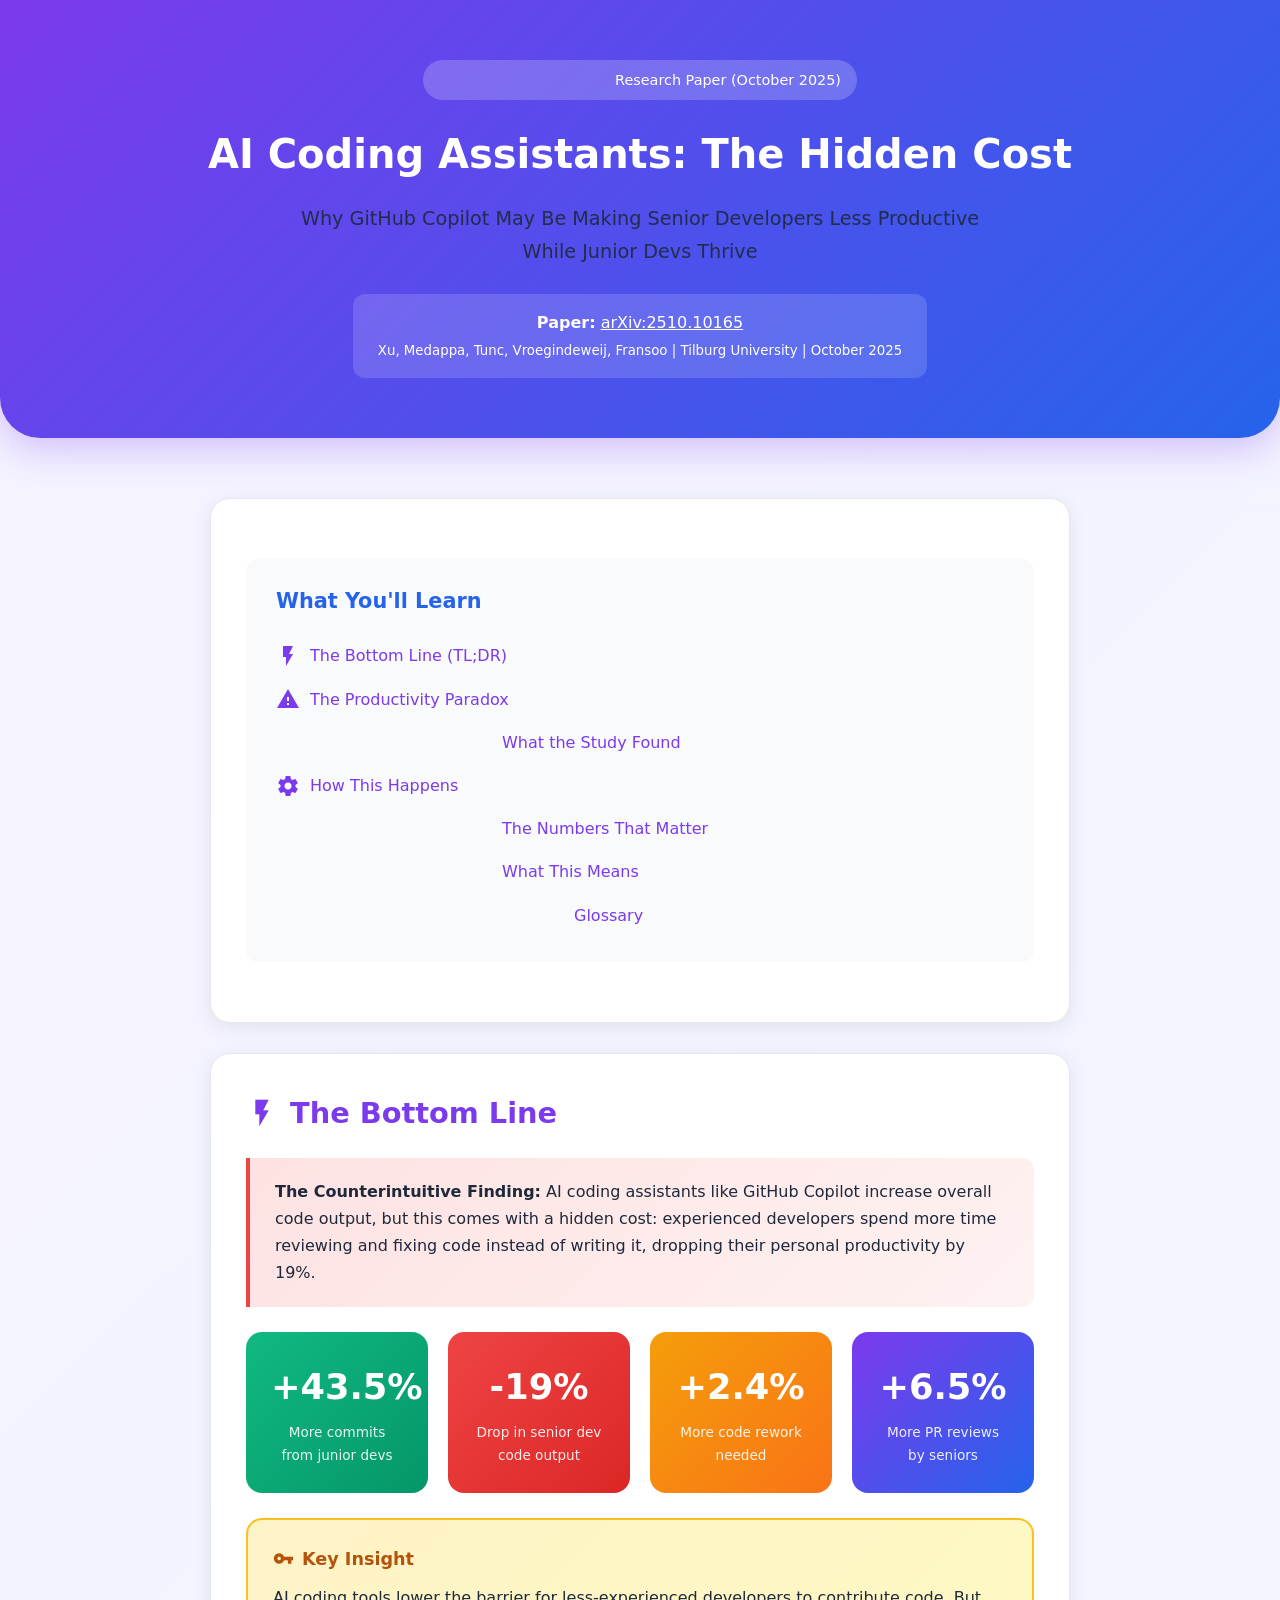
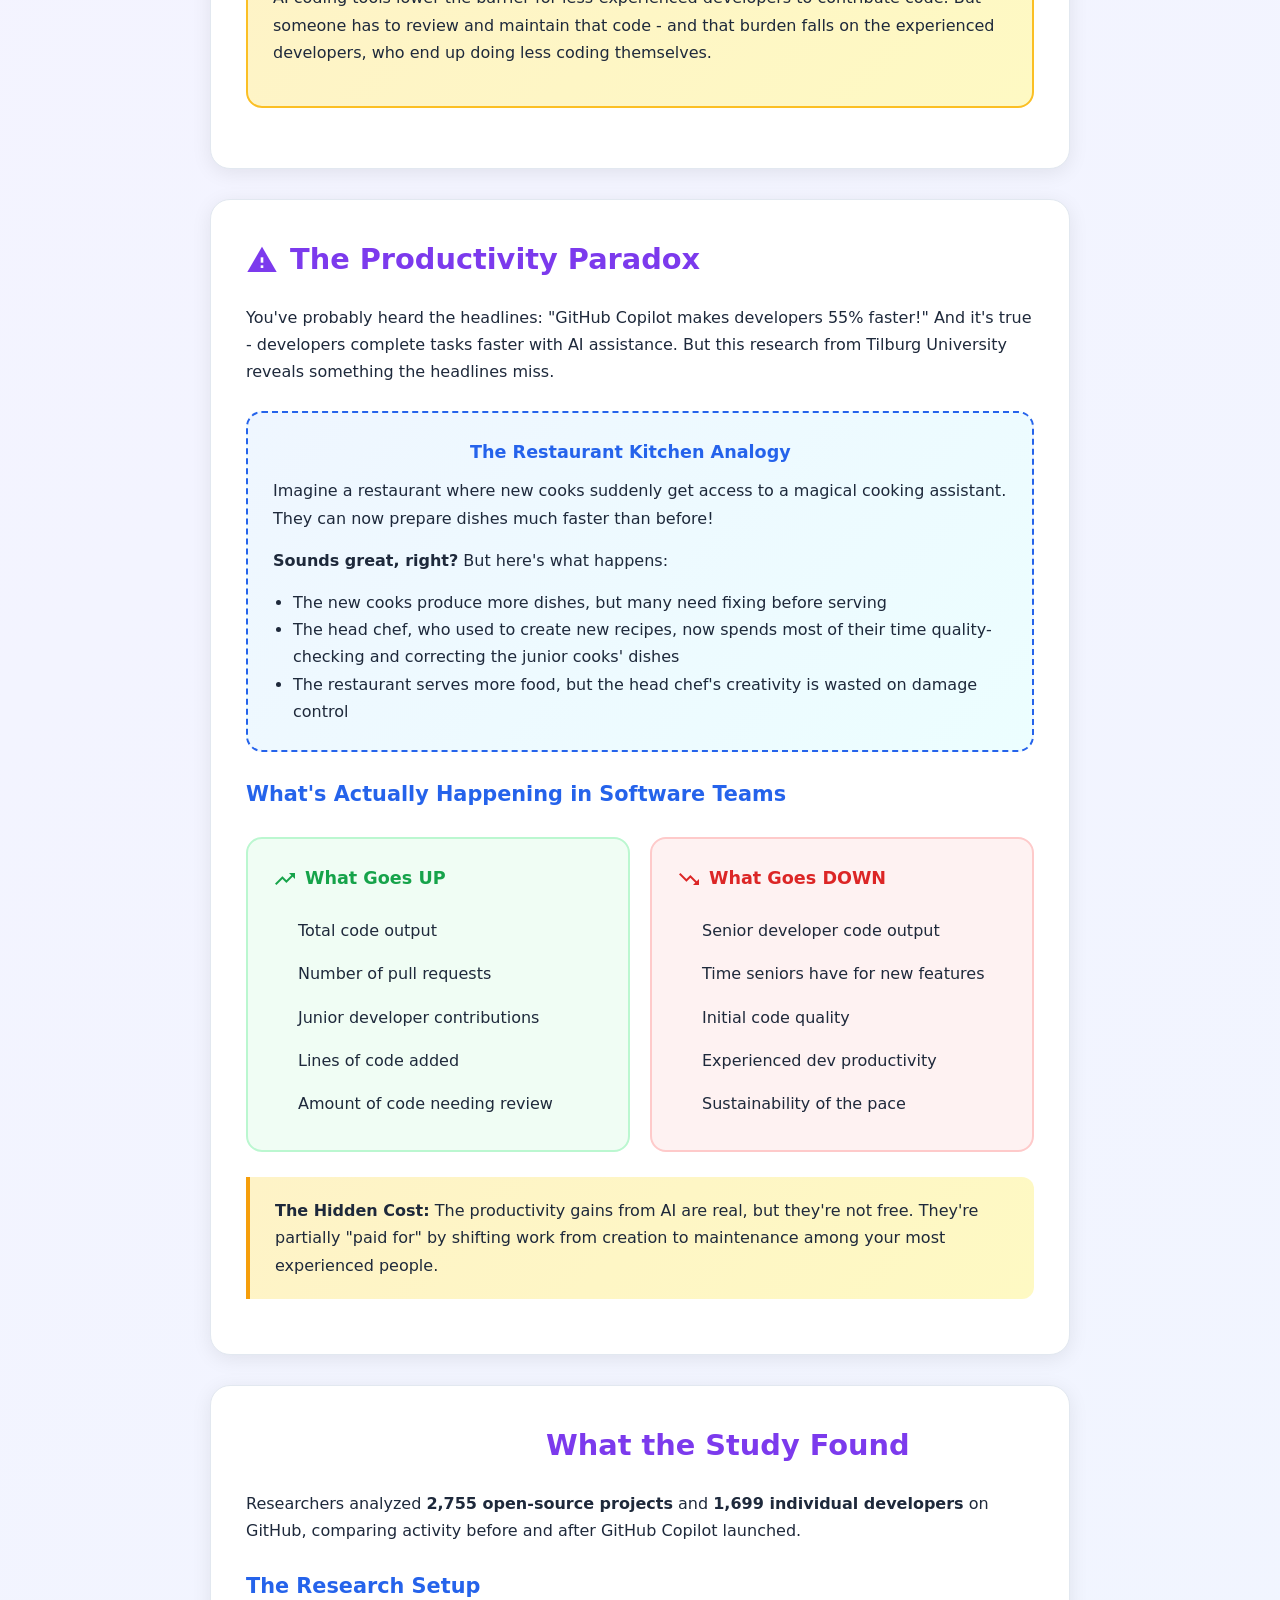
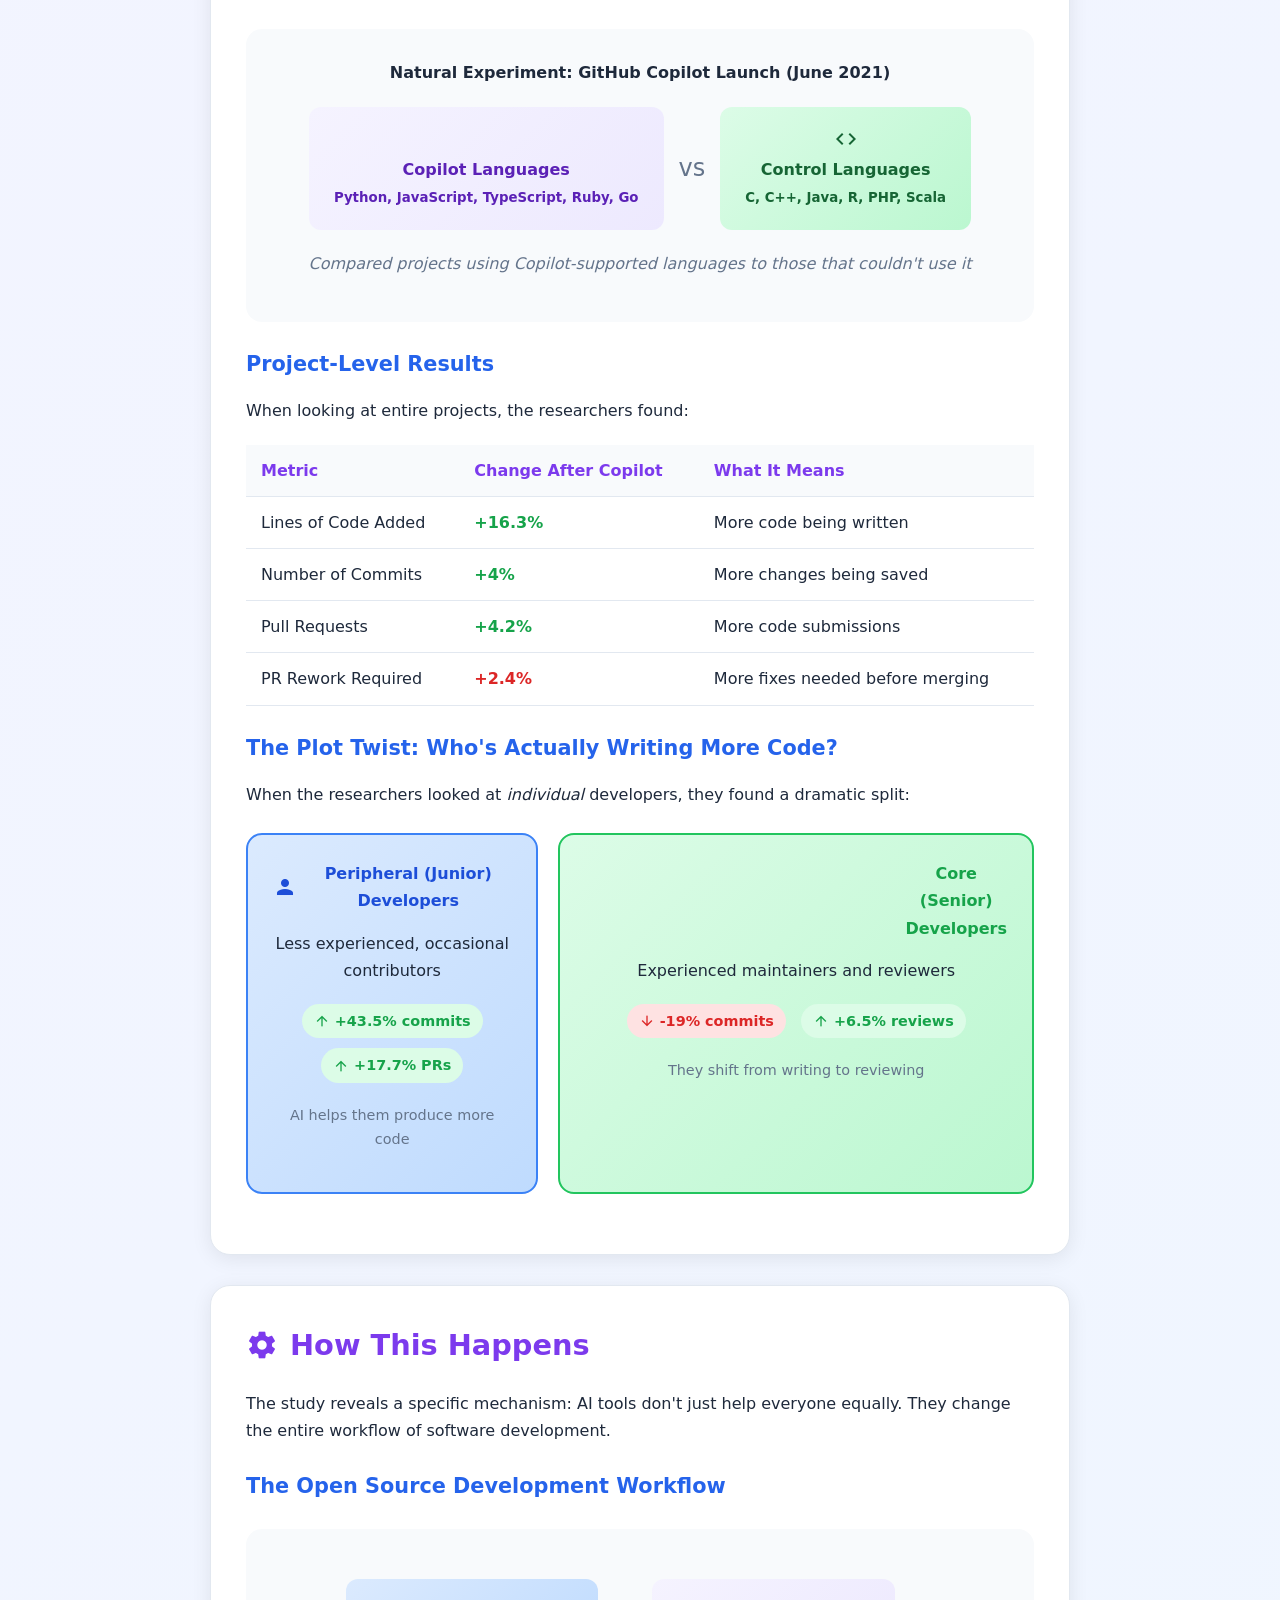
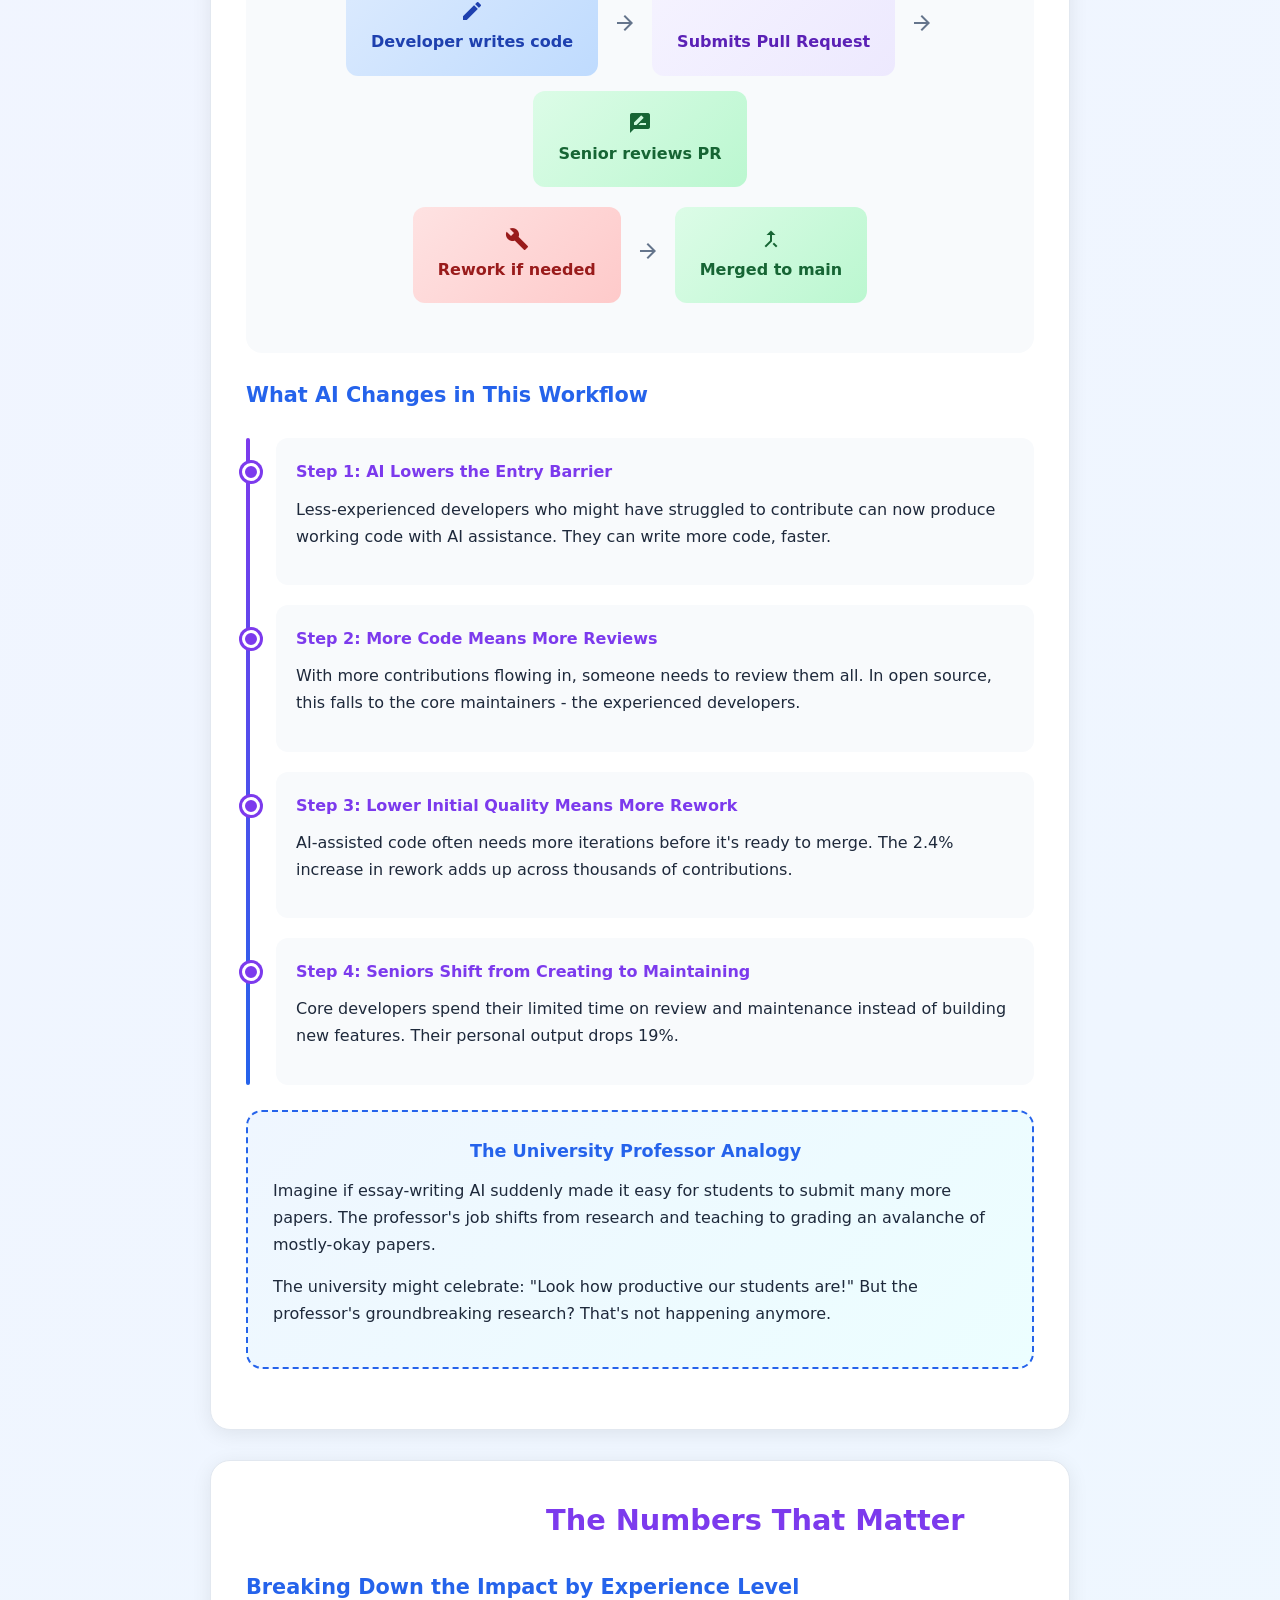
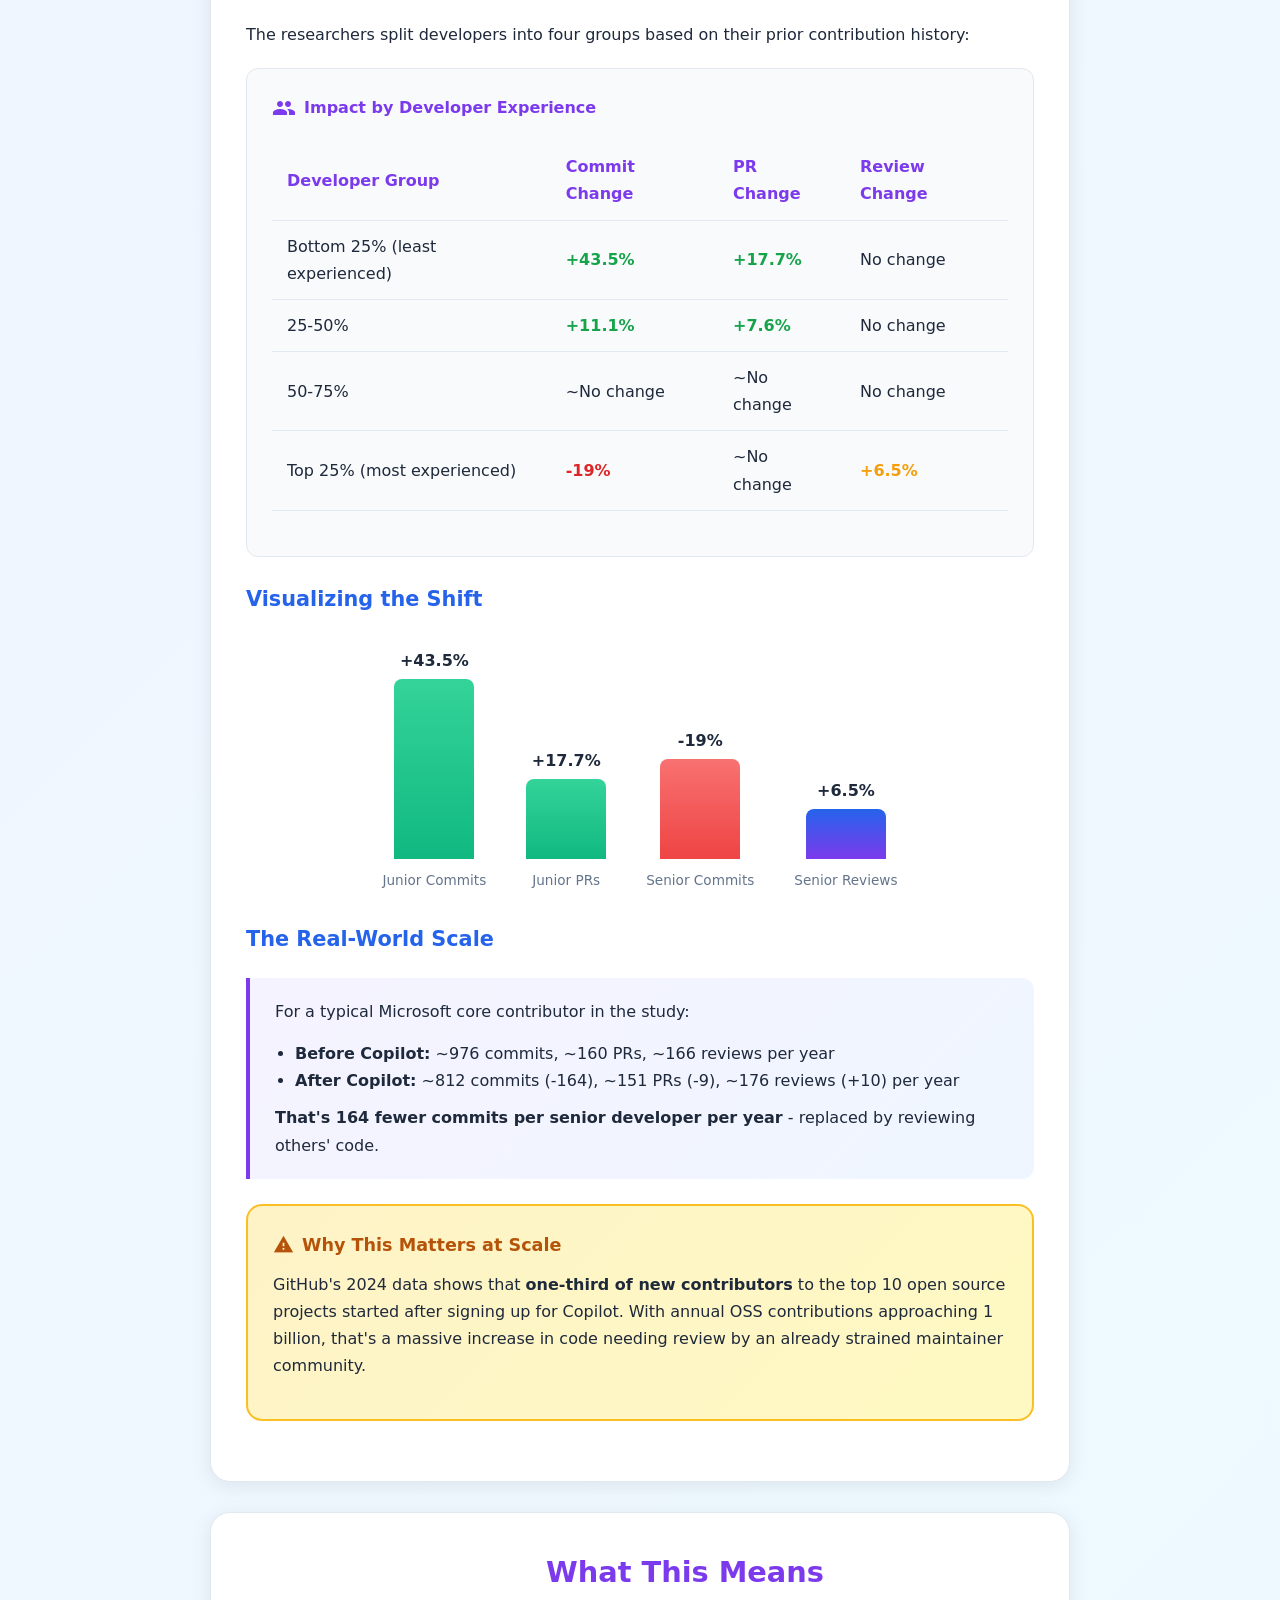
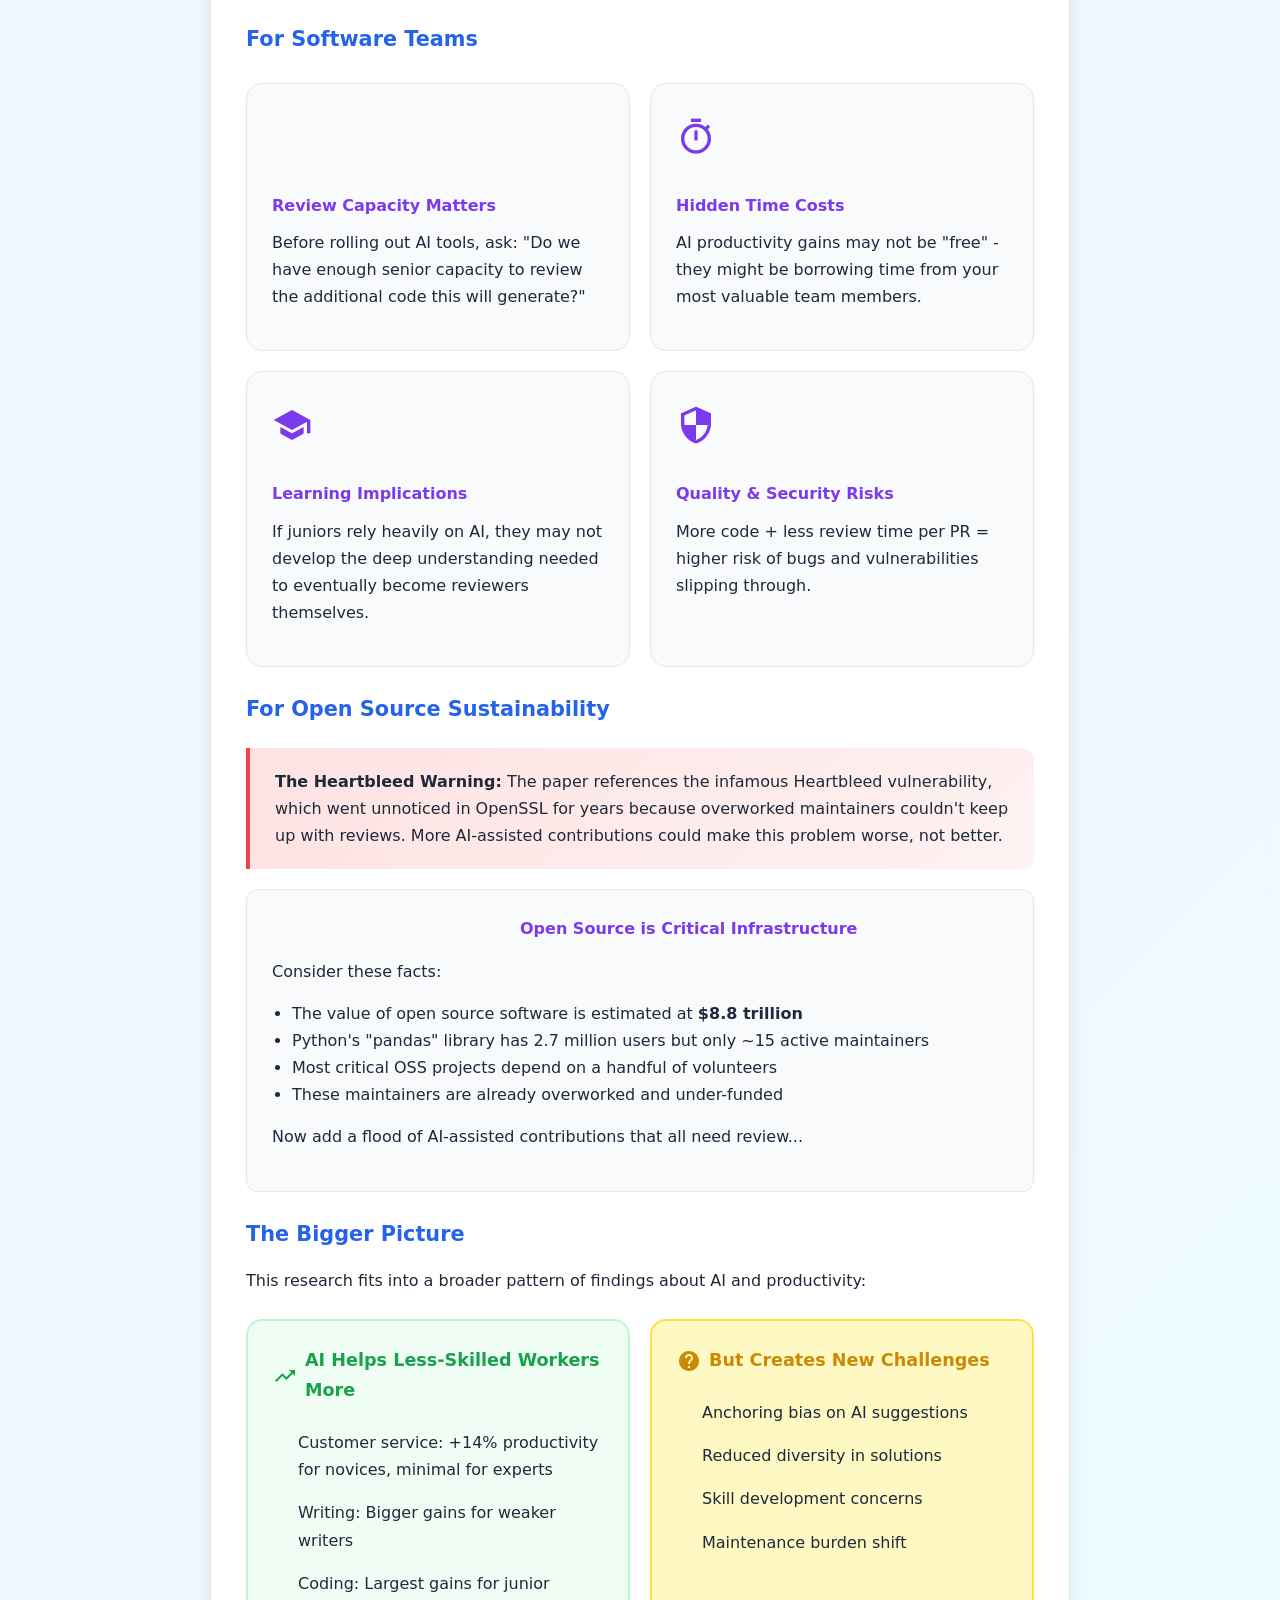
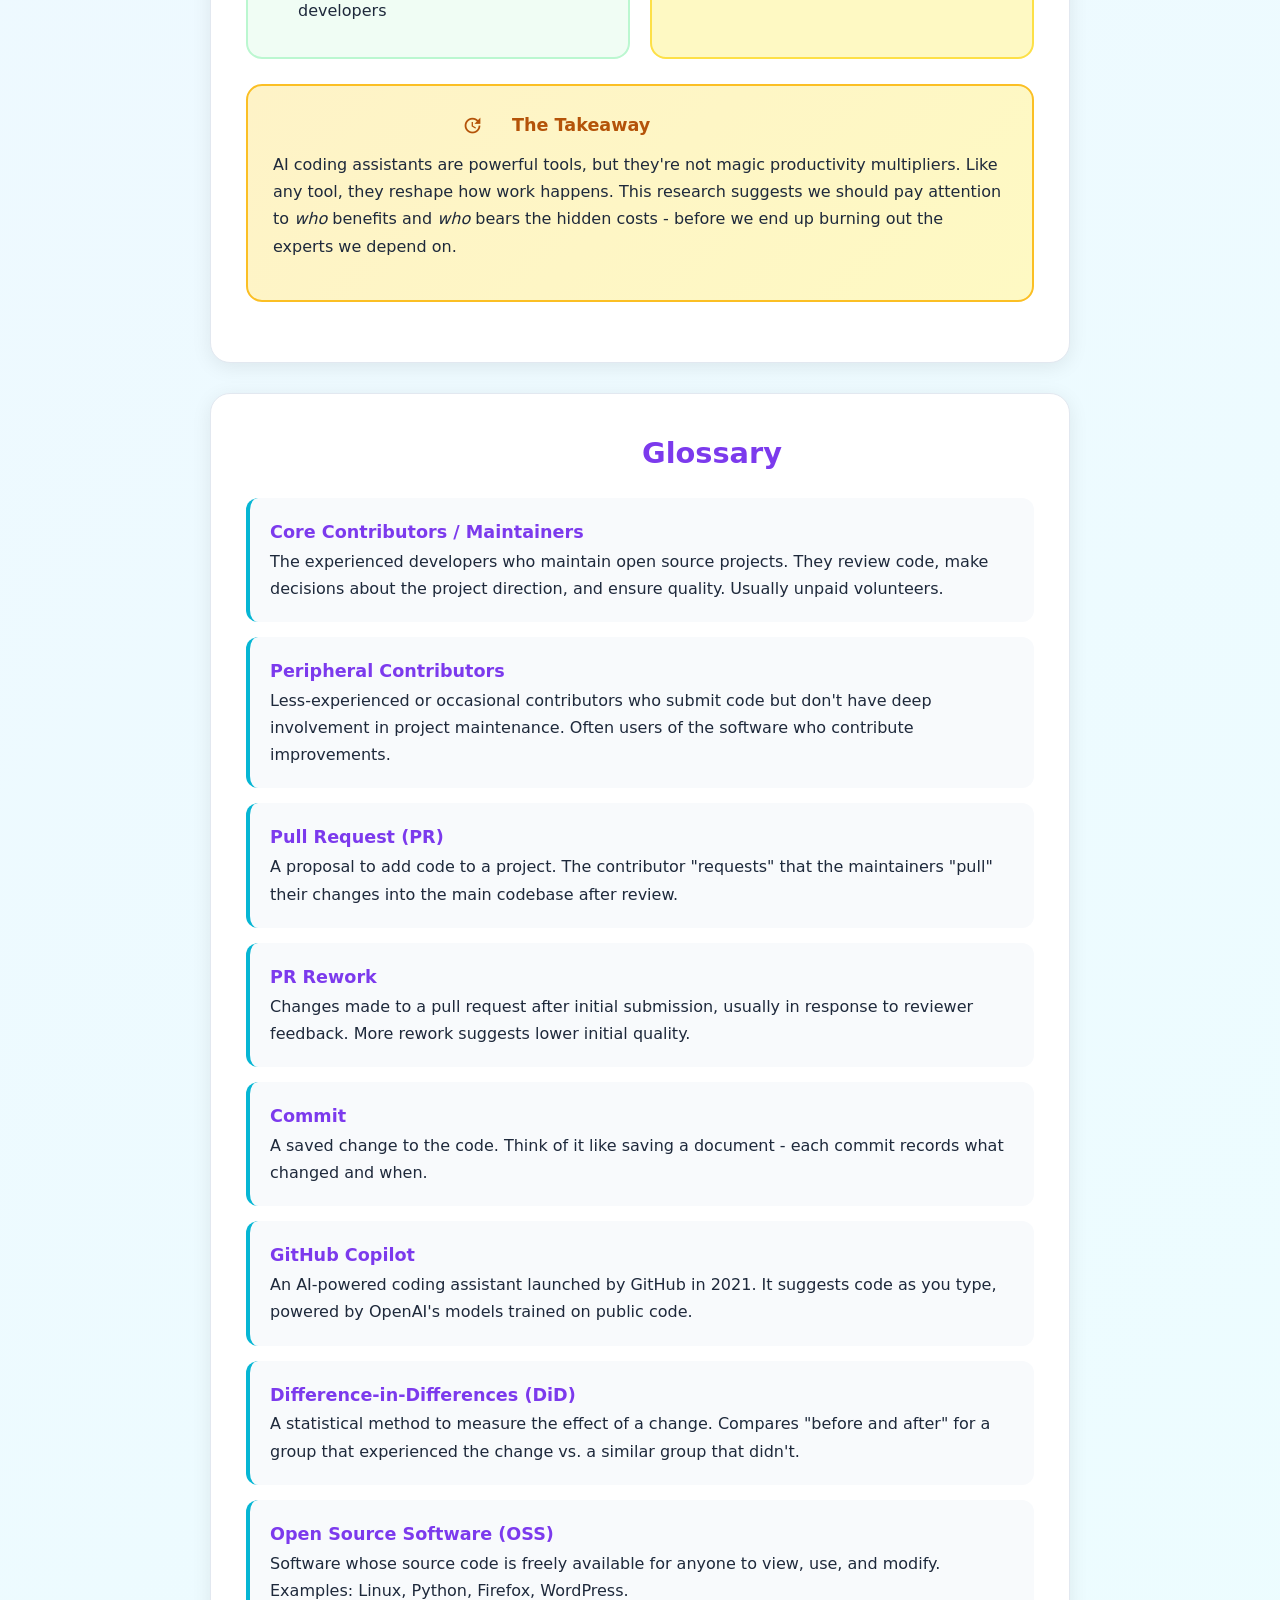
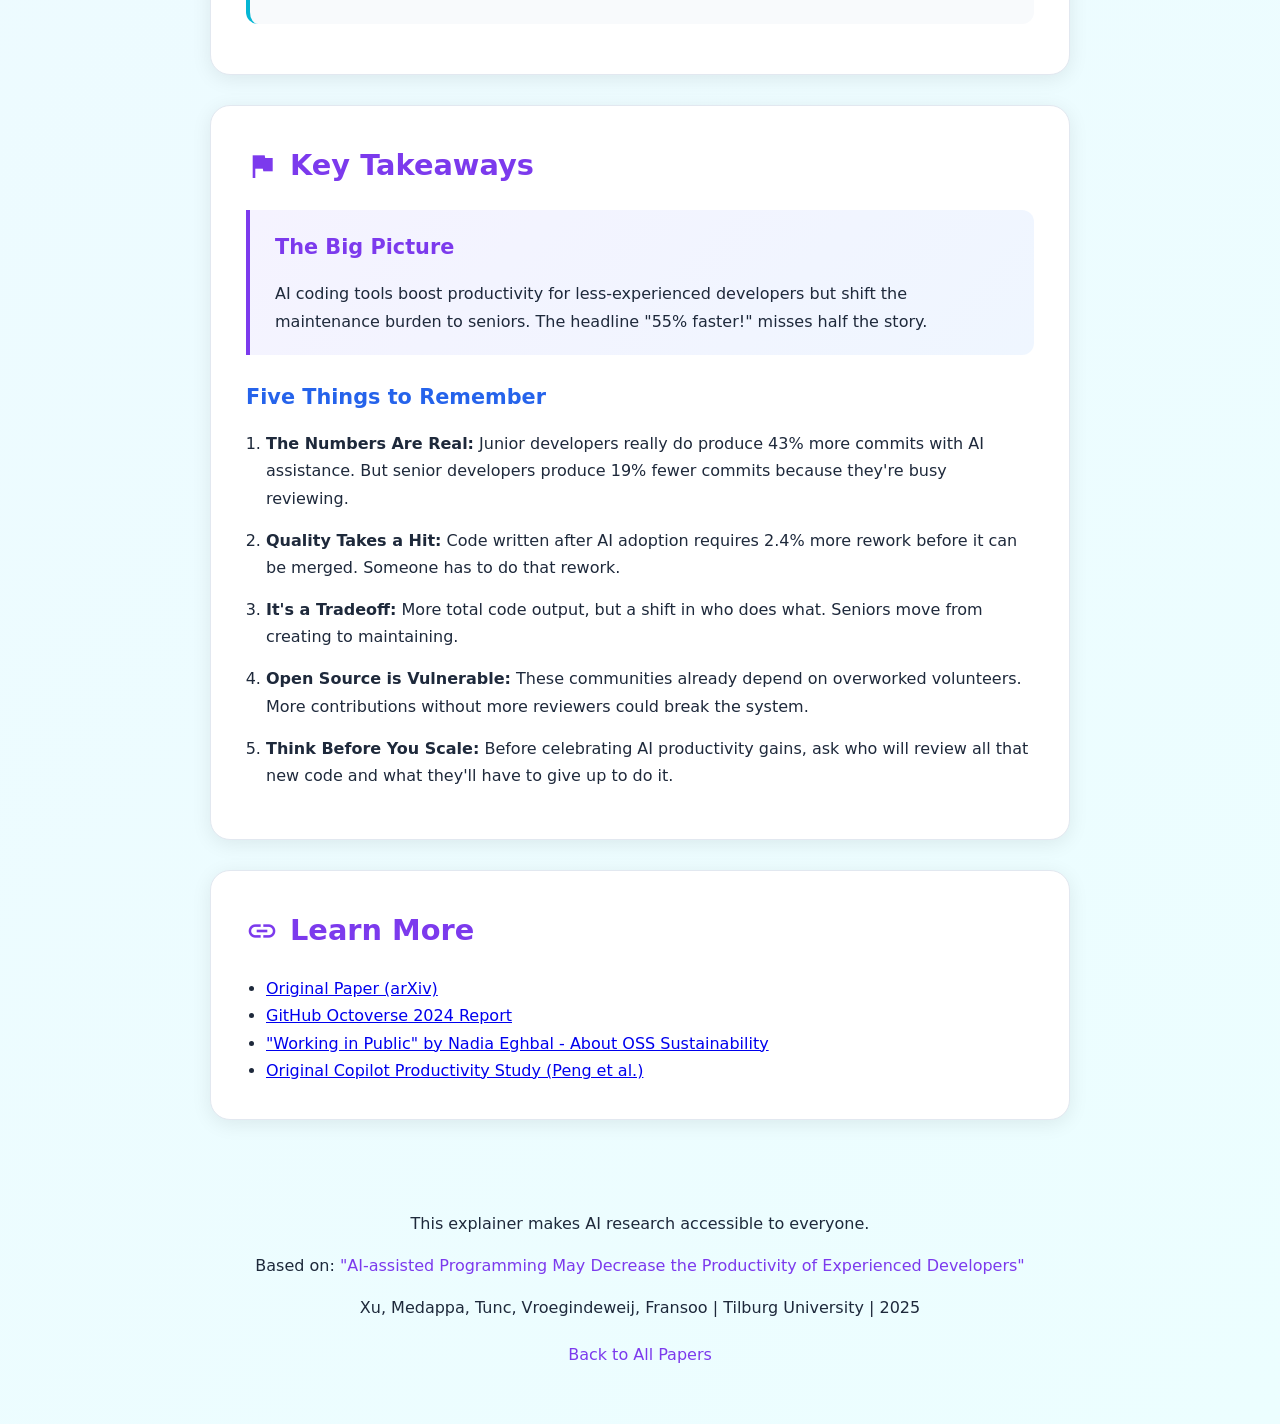
==== AI-Coding-Productivity-Explained.html @ c98b1696 "Add 11 paper explainer pages and update index - Add AI-Coding-Productivity-Explained.html - Add AIKY" ====
<!DOCTYPE html>
<html lang="en">
<head>
    <meta charset="UTF-8">
    <meta name="viewport" content="width=device-width, initial-scale=1.0">
    <title>AI Coding Assistants: The Hidden Cost Explained</title>
    <link href="https://fonts.googleapis.com/icon?family=Material+Icons" rel="stylesheet">
    <style>
        :root {
            --primary: #7c3aed;
            --primary-dark: #6d28d9;
            --secondary: #2563eb;
            --accent: #06b6d4;
            --success: #10b981;
            --warning: #f59e0b;
            --danger: #ef4444;
            --bg-light: #f8fafc;
            --bg-card: #ffffff;
            --text-primary: #1e293b;
            --text-secondary: #64748b;
            --border: #e2e8f0;
        }

        * {
            margin: 0;
            padding: 0;
            box-sizing: border-box;
        }

        body {
            font-family: 'Segoe UI', system-ui, -apple-system, sans-serif;
            line-height: 1.7;
            color: var(--text-primary);
            background: linear-gradient(135deg, #f5f3ff 0%, #eff6ff 50%, #ecfeff 100%);
            min-height: 100vh;
        }

        .container {
            max-width: 900px;
            margin: 0 auto;
            padding: 20px;
        }

        header {
            text-align: center;
            padding: 60px 20px;
            background: linear-gradient(135deg, var(--primary) 0%, var(--secondary) 100%);
            color: white;
            border-radius: 0 0 40px 40px;
            margin-bottom: 40px;
            box-shadow: 0 10px 40px rgba(124, 58, 237, 0.3);
        }

        header h1 {
            font-size: 2.5rem;
            margin-bottom: 15px;
            font-weight: 700;
        }

        header .subtitle {
            font-size: 1.2rem;
            opacity: 0.9;
            max-width: 700px;
            margin: 0 auto;
        }

        .paper-info {
            background: rgba(255,255,255,0.15);
            padding: 15px 25px;
            border-radius: 12px;
            margin-top: 25px;
            display: inline-block;
        }

        .paper-info a {
            color: white;
            text-decoration: underline;
        }

        .research-badge {
            display: inline-flex;
            align-items: center;
            gap: 8px;
            background: rgba(255,255,255,0.2);
            padding: 8px 16px;
            border-radius: 20px;
            font-size: 0.9rem;
            margin-bottom: 20px;
        }

        section {
            background: var(--bg-card);
            border-radius: 20px;
            padding: 35px;
            margin-bottom: 30px;
            box-shadow: 0 4px 20px rgba(0,0,0,0.08);
            border: 1px solid var(--border);
        }

        h2 {
            color: var(--primary);
            font-size: 1.8rem;
            margin-bottom: 20px;
            display: flex;
            align-items: center;
            gap: 12px;
        }

        h2 .material-icons {
            font-size: 2rem;
            color: var(--primary);
        }

        h3 {
            color: var(--secondary);
            font-size: 1.3rem;
            margin: 25px 0 15px;
        }

        p {
            margin-bottom: 15px;
            color: var(--text-primary);
        }

        .highlight-box {
            background: linear-gradient(135deg, #f5f3ff 0%, #eff6ff 100%);
            border-left: 4px solid var(--primary);
            padding: 20px 25px;
            border-radius: 0 12px 12px 0;
            margin: 20px 0;
        }

        .highlight-box.success {
            background: linear-gradient(135deg, #d1fae5 0%, #dcfce7 100%);
            border-left-color: var(--success);
        }

        .highlight-box.warning {
            background: linear-gradient(135deg, #fef3c7 0%, #fef9c3 100%);
            border-left-color: var(--warning);
        }

        .highlight-box.danger {
            background: linear-gradient(135deg, #fee2e2 0%, #fef2f2 100%);
            border-left-color: var(--danger);
        }

        .analogy {
            background: linear-gradient(135deg, #eff6ff 0%, #ecfeff 100%);
            border: 2px dashed var(--secondary);
            padding: 25px;
            border-radius: 16px;
            margin: 25px 0;
        }

        .analogy-title {
            font-weight: 700;
            color: var(--secondary);
            margin-bottom: 10px;
            font-size: 1.1rem;
            display: flex;
            align-items: center;
            gap: 8px;
        }

        .analogy-title .material-icons {
            font-size: 1.3rem;
        }

        .comparison-grid {
            display: grid;
            grid-template-columns: 1fr 1fr;
            gap: 20px;
            margin: 25px 0;
        }

        @media (max-width: 700px) {
            .comparison-grid {
                grid-template-columns: 1fr;
            }
        }

        .comparison-card {
            padding: 25px;
            border-radius: 16px;
            border: 2px solid;
        }

        .comparison-card.old {
            background: #fef2f2;
            border-color: #fecaca;
        }

        .comparison-card.new {
            background: #f0fdf4;
            border-color: #bbf7d0;
        }

        .comparison-card.mixed {
            background: #fef9c3;
            border-color: #fde047;
        }

        .comparison-card h4 {
            font-size: 1.1rem;
            margin-bottom: 15px;
            display: flex;
            align-items: center;
            gap: 8px;
        }

        .comparison-card.old h4 {
            color: #dc2626;
        }

        .comparison-card.new h4 {
            color: #16a34a;
        }

        .comparison-card.mixed h4 {
            color: #ca8a04;
        }

        .comparison-card ul {
            list-style: none;
            padding: 0;
        }

        .comparison-card li {
            padding: 8px 0;
            padding-left: 25px;
            position: relative;
        }

        .stats-grid {
            display: grid;
            grid-template-columns: repeat(auto-fit, minmax(150px, 1fr));
            gap: 20px;
            margin: 25px 0;
        }

        .stat-card {
            background: linear-gradient(135deg, var(--primary), var(--secondary));
            color: white;
            padding: 25px;
            border-radius: 16px;
            text-align: center;
        }

        .stat-card.warning {
            background: linear-gradient(135deg, var(--warning), #f97316);
        }

        .stat-card.danger {
            background: linear-gradient(135deg, var(--danger), #dc2626);
        }

        .stat-card.success {
            background: linear-gradient(135deg, var(--success), #059669);
        }

        .stat-card .number {
            font-size: 2.2rem;
            font-weight: 700;
        }

        .stat-card .label {
            font-size: 0.85rem;
            opacity: 0.9;
            margin-top: 5px;
        }

        .concept-grid {
            display: grid;
            grid-template-columns: repeat(auto-fit, minmax(250px, 1fr));
            gap: 20px;
            margin: 25px 0;
        }

        .concept-card {
            background: var(--bg-light);
            padding: 25px;
            border-radius: 16px;
            border: 1px solid var(--border);
            transition: transform 0.2s, box-shadow 0.2s;
        }

        .concept-card:hover {
            transform: translateY(-5px);
            box-shadow: 0 10px 30px rgba(0,0,0,0.1);
        }

        .concept-icon {
            font-size: 2.5rem;
            margin-bottom: 15px;
            color: var(--primary);
        }

        .concept-icon .material-icons {
            font-size: 2.5rem;
        }

        .concept-card h4 {
            color: var(--primary);
            margin-bottom: 10px;
        }

        .timeline {
            position: relative;
            padding-left: 30px;
            margin: 25px 0;
        }

        .timeline::before {
            content: "";
            position: absolute;
            left: 0;
            top: 0;
            bottom: 0;
            width: 4px;
            background: linear-gradient(to bottom, var(--primary), var(--secondary));
            border-radius: 2px;
        }

        .timeline-item {
            position: relative;
            padding: 20px;
            margin-bottom: 20px;
            background: var(--bg-light);
            border-radius: 12px;
        }

        .timeline-item::before {
            content: "";
            position: absolute;
            left: -34px;
            top: 25px;
            width: 12px;
            height: 12px;
            background: var(--primary);
            border-radius: 50%;
            border: 3px solid white;
            box-shadow: 0 0 0 3px var(--primary);
        }

        .timeline-item h4 {
            color: var(--primary);
            margin-bottom: 10px;
        }

        .glossary-term {
            background: var(--bg-light);
            padding: 20px;
            border-radius: 12px;
            margin: 15px 0;
            border-left: 4px solid var(--accent);
        }

        .glossary-term strong {
            color: var(--primary);
            font-size: 1.1rem;
        }

        .key-insight {
            background: linear-gradient(135deg, #fef3c7, #fef9c3);
            border: 2px solid #fbbf24;
            padding: 25px;
            border-radius: 16px;
            margin: 25px 0;
        }

        .key-insight-title {
            color: #b45309;
            font-weight: 700;
            font-size: 1.1rem;
            margin-bottom: 10px;
            display: flex;
            align-items: center;
            gap: 8px;
        }

        .key-insight-title .material-icons {
            font-size: 1.3rem;
        }

        .toc {
            background: var(--bg-light);
            padding: 25px 30px;
            border-radius: 12px;
            margin: 25px 0;
        }

        .toc h3 {
            margin-top: 0;
            margin-bottom: 15px;
        }

        .toc ul {
            list-style: none;
            padding: 0;
        }

        .toc li {
            padding: 8px 0;
        }

        .toc a {
            color: var(--primary);
            text-decoration: none;
            display: flex;
            align-items: center;
            gap: 10px;
        }

        .toc a:hover {
            color: var(--secondary);
        }

        .flow-diagram {
            background: #f8fafc;
            border-radius: 16px;
            padding: 30px;
            margin: 25px 0;
            text-align: center;
        }

        .flow-container {
            display: flex;
            justify-content: center;
            align-items: center;
            flex-wrap: wrap;
            gap: 15px;
            margin: 20px 0;
        }

        .flow-box {
            padding: 20px 25px;
            border-radius: 12px;
            font-weight: 600;
            text-align: center;
            min-width: 140px;
        }

        .flow-box.junior {
            background: linear-gradient(135deg, #dbeafe, #bfdbfe);
            color: #1e40af;
        }

        .flow-box.senior {
            background: linear-gradient(135deg, #dcfce7, #bbf7d0);
            color: #166534;
        }

        .flow-box.ai {
            background: linear-gradient(135deg, #f5f3ff, #ede9fe);
            color: #5b21b6;
        }

        .flow-box.problem {
            background: linear-gradient(135deg, #fee2e2, #fecaca);
            color: #991b1b;
        }

        .flow-box .material-icons {
            font-size: 1.5rem;
            display: block;
            margin-bottom: 5px;
        }

        .arrow {
            font-size: 1.5rem;
            color: var(--text-secondary);
        }

        .arrow .material-icons {
            font-size: 1.5rem;
        }

        .balance-visual {
            display: flex;
            justify-content: center;
            align-items: flex-end;
            gap: 40px;
            margin: 30px 0;
            flex-wrap: wrap;
        }

        .bar-container {
            text-align: center;
        }

        .bar {
            width: 80px;
            background: linear-gradient(to top, var(--primary), var(--secondary));
            border-radius: 8px 8px 0 0;
            margin: 0 auto 10px;
            transition: height 0.3s;
        }

        .bar.negative {
            background: linear-gradient(to top, var(--danger), #f87171);
        }

        .bar.positive {
            background: linear-gradient(to top, var(--success), #34d399);
        }

        .bar-label {
            font-size: 0.85rem;
            color: var(--text-secondary);
        }

        .bar-value {
            font-weight: 700;
            color: var(--text-primary);
            margin-bottom: 5px;
        }

        .scenario-box {
            background: var(--bg-light);
            border-radius: 12px;
            padding: 25px;
            margin: 20px 0;
            border: 1px solid var(--border);
        }

        .scenario-box h4 {
            color: var(--primary);
            margin-bottom: 15px;
            display: flex;
            align-items: center;
            gap: 8px;
        }

        footer {
            text-align: center;
            padding: 40px 20px;
            color: var(--text-secondary);
        }

        footer a {
            color: var(--primary);
            text-decoration: none;
        }

        footer a:hover {
            text-decoration: underline;
        }

        .impact-list {
            display: grid;
            grid-template-columns: repeat(auto-fit, minmax(200px, 1fr));
            gap: 15px;
            margin: 20px 0;
        }

        .impact-item {
            display: flex;
            align-items: center;
            gap: 12px;
            padding: 15px;
            background: var(--bg-light);
            border-radius: 12px;
        }

        .impact-item .material-icons {
            font-size: 2rem;
            color: var(--primary);
        }

        .data-table {
            width: 100%;
            border-collapse: collapse;
            margin: 20px 0;
        }

        .data-table th, .data-table td {
            padding: 12px 15px;
            text-align: left;
            border-bottom: 1px solid var(--border);
        }

        .data-table th {
            background: var(--bg-light);
            font-weight: 600;
            color: var(--primary);
        }

        .data-table tr:hover {
            background: var(--bg-light);
        }

        .contributor-visual {
            display: grid;
            grid-template-columns: 1fr 1fr;
            gap: 20px;
            margin: 25px 0;
        }

        @media (max-width: 600px) {
            .contributor-visual {
                grid-template-columns: 1fr;
            }
        }

        .contributor-box {
            padding: 25px;
            border-radius: 16px;
            text-align: center;
        }

        .contributor-box.peripheral {
            background: linear-gradient(135deg, #dbeafe, #bfdbfe);
            border: 2px solid #3b82f6;
        }

        .contributor-box.core {
            background: linear-gradient(135deg, #dcfce7, #bbf7d0);
            border: 2px solid #22c55e;
        }

        .contributor-box h4 {
            margin-bottom: 15px;
            display: flex;
            align-items: center;
            justify-content: center;
            gap: 8px;
        }

        .contributor-box.peripheral h4 { color: #1d4ed8; }
        .contributor-box.core h4 { color: #16a34a; }

        .change-indicator {
            display: inline-flex;
            align-items: center;
            gap: 5px;
            padding: 5px 12px;
            border-radius: 20px;
            font-weight: 600;
            font-size: 0.9rem;
            margin: 5px;
        }

        .change-indicator.up {
            background: #dcfce7;
            color: #16a34a;
        }

        .change-indicator.down {
            background: #fee2e2;
            color: #dc2626;
        }
    </style>
</head>
<body>
    <header>
        <div class="research-badge">
            <span class="material-icons">science</span>
            Research Paper (October 2025)
        </div>
        <h1>AI Coding Assistants: The Hidden Cost</h1>
        <p class="subtitle">Why GitHub Copilot May Be Making Senior Developers Less Productive While Junior Devs Thrive</p>
        <div class="paper-info">
            <strong>Paper:</strong> <a href="https://arxiv.org/abs/2510.10165" target="_blank">arXiv:2510.10165</a><br>
            <small>Xu, Medappa, Tunc, Vroegindeweij, Fransoo | Tilburg University | October 2025</small>
        </div>
    </header>

    <div class="container">

        <!-- Table of Contents -->
        <section>
            <div class="toc">
                <h3>What You'll Learn</h3>
                <ul>
                    <li><a href="#tldr"><span class="material-icons">flash_on</span> The Bottom Line (TL;DR)</a></li>
                    <li><a href="#problem"><span class="material-icons">report_problem</span> The Productivity Paradox</a></li>
                    <li><a href="#study"><span class="material-icons">analytics</span> What the Study Found</a></li>
                    <li><a href="#mechanism"><span class="material-icons">settings</span> How This Happens</a></li>
                    <li><a href="#numbers"><span class="material-icons">bar_chart</span> The Numbers That Matter</a></li>
                    <li><a href="#implications"><span class="material-icons">lightbulb</span> What This Means</a></li>
                    <li><a href="#glossary"><span class="material-icons">auto_stories</span> Glossary</a></li>
                </ul>
            </div>
        </section>

        <!-- TL;DR -->
        <section id="tldr">
            <h2><span class="material-icons">flash_on</span> The Bottom Line</h2>

            <div class="highlight-box danger">
                <strong>The Counterintuitive Finding:</strong> AI coding assistants like GitHub Copilot increase overall code output, but this comes with a hidden cost: experienced developers spend more time reviewing and fixing code instead of writing it, dropping their personal productivity by 19%.
            </div>

            <div class="stats-grid">
                <div class="stat-card success">
                    <div class="number">+43.5%</div>
                    <div class="label">More commits from junior devs</div>
                </div>
                <div class="stat-card danger">
                    <div class="number">-19%</div>
                    <div class="label">Drop in senior dev code output</div>
                </div>
                <div class="stat-card warning">
                    <div class="number">+2.4%</div>
                    <div class="label">More code rework needed</div>
                </div>
                <div class="stat-card">
                    <div class="number">+6.5%</div>
                    <div class="label">More PR reviews by seniors</div>
                </div>
            </div>

            <div class="key-insight">
                <div class="key-insight-title"><span class="material-icons">vpn_key</span> Key Insight</div>
                <p>AI coding tools lower the barrier for less-experienced developers to contribute code. But someone has to review and maintain that code - and that burden falls on the experienced developers, who end up doing less coding themselves.</p>
            </div>
        </section>

        <!-- The Problem -->
        <section id="problem">
            <h2><span class="material-icons">report_problem</span> The Productivity Paradox</h2>

            <p>You've probably heard the headlines: "GitHub Copilot makes developers 55% faster!" And it's true - developers complete tasks faster with AI assistance. But this research from Tilburg University reveals something the headlines miss.</p>

            <div class="analogy">
                <div class="analogy-title"><span class="material-icons">lightbulb</span> The Restaurant Kitchen Analogy</div>
                <p>Imagine a restaurant where new cooks suddenly get access to a magical cooking assistant. They can now prepare dishes much faster than before!</p>
                <p><strong>Sounds great, right?</strong> But here's what happens:</p>
                <ul style="margin-top: 10px; padding-left: 20px;">
                    <li>The new cooks produce more dishes, but many need fixing before serving</li>
                    <li>The head chef, who used to create new recipes, now spends most of their time quality-checking and correcting the junior cooks' dishes</li>
                    <li>The restaurant serves more food, but the head chef's creativity is wasted on damage control</li>
                </ul>
            </div>

            <h3>What's Actually Happening in Software Teams</h3>

            <div class="comparison-grid">
                <div class="comparison-card new">
                    <h4><span class="material-icons">trending_up</span> What Goes UP</h4>
                    <ul>
                        <li>Total code output</li>
                        <li>Number of pull requests</li>
                        <li>Junior developer contributions</li>
                        <li>Lines of code added</li>
                        <li>Amount of code needing review</li>
                    </ul>
                </div>
                <div class="comparison-card old">
                    <h4><span class="material-icons">trending_down</span> What Goes DOWN</h4>
                    <ul>
                        <li>Senior developer code output</li>
                        <li>Time seniors have for new features</li>
                        <li>Initial code quality</li>
                        <li>Experienced dev productivity</li>
                        <li>Sustainability of the pace</li>
                    </ul>
                </div>
            </div>

            <div class="highlight-box warning">
                <strong>The Hidden Cost:</strong> The productivity gains from AI are real, but they're not free. They're partially "paid for" by shifting work from creation to maintenance among your most experienced people.
            </div>
        </section>

        <!-- What the Study Found -->
        <section id="study">
            <h2><span class="material-icons">analytics</span> What the Study Found</h2>

            <p>Researchers analyzed <strong>2,755 open-source projects</strong> and <strong>1,699 individual developers</strong> on GitHub, comparing activity before and after GitHub Copilot launched.</p>

            <h3>The Research Setup</h3>

            <div class="flow-diagram">
                <p style="margin-bottom: 20px;"><strong>Natural Experiment: GitHub Copilot Launch (June 2021)</strong></p>
                <div class="flow-container">
                    <div class="flow-box ai">
                        <span class="material-icons">smart_toy</span>
                        Copilot Languages<br>
                        <small>Python, JavaScript, TypeScript, Ruby, Go</small>
                    </div>
                    <span class="arrow">vs</span>
                    <div class="flow-box senior">
                        <span class="material-icons">code</span>
                        Control Languages<br>
                        <small>C, C++, Java, R, PHP, Scala</small>
                    </div>
                </div>
                <p style="color: var(--text-secondary); margin-top: 15px;"><em>Compared projects using Copilot-supported languages to those that couldn't use it</em></p>
            </div>

            <h3>Project-Level Results</h3>

            <p>When looking at entire projects, the researchers found:</p>

            <table class="data-table">
                <thead>
                    <tr>
                        <th>Metric</th>
                        <th>Change After Copilot</th>
                        <th>What It Means</th>
                    </tr>
                </thead>
                <tbody>
                    <tr>
                        <td>Lines of Code Added</td>
                        <td style="color: #16a34a; font-weight: 600;">+16.3%</td>
                        <td>More code being written</td>
                    </tr>
                    <tr>
                        <td>Number of Commits</td>
                        <td style="color: #16a34a; font-weight: 600;">+4%</td>
                        <td>More changes being saved</td>
                    </tr>
                    <tr>
                        <td>Pull Requests</td>
                        <td style="color: #16a34a; font-weight: 600;">+4.2%</td>
                        <td>More code submissions</td>
                    </tr>
                    <tr>
                        <td>PR Rework Required</td>
                        <td style="color: #dc2626; font-weight: 600;">+2.4%</td>
                        <td>More fixes needed before merging</td>
                    </tr>
                </tbody>
            </table>

            <h3>The Plot Twist: Who's Actually Writing More Code?</h3>

            <p>When the researchers looked at <em>individual</em> developers, they found a dramatic split:</p>

            <div class="contributor-visual">
                <div class="contributor-box peripheral">
                    <h4><span class="material-icons">person</span> Peripheral (Junior) Developers</h4>
                    <p>Less experienced, occasional contributors</p>
                    <div style="margin-top: 15px;">
                        <span class="change-indicator up"><span class="material-icons" style="font-size: 1rem;">arrow_upward</span> +43.5% commits</span>
                        <span class="change-indicator up"><span class="material-icons" style="font-size: 1rem;">arrow_upward</span> +17.7% PRs</span>
                    </div>
                    <p style="margin-top: 15px; font-size: 0.9rem; color: var(--text-secondary);">AI helps them produce more code</p>
                </div>
                <div class="contributor-box core">
                    <h4><span class="material-icons">military_tech</span> Core (Senior) Developers</h4>
                    <p>Experienced maintainers and reviewers</p>
                    <div style="margin-top: 15px;">
                        <span class="change-indicator down"><span class="material-icons" style="font-size: 1rem;">arrow_downward</span> -19% commits</span>
                        <span class="change-indicator up"><span class="material-icons" style="font-size: 1rem;">arrow_upward</span> +6.5% reviews</span>
                    </div>
                    <p style="margin-top: 15px; font-size: 0.9rem; color: var(--text-secondary);">They shift from writing to reviewing</p>
                </div>
            </div>
        </section>

        <!-- How This Happens -->
        <section id="mechanism">
            <h2><span class="material-icons">settings</span> How This Happens</h2>

            <p>The study reveals a specific mechanism: AI tools don't just help everyone equally. They change the entire workflow of software development.</p>

            <h3>The Open Source Development Workflow</h3>

            <div class="flow-diagram">
                <div class="flow-container" style="flex-direction: column; gap: 20px;">
                    <div style="display: flex; align-items: center; gap: 15px; flex-wrap: wrap; justify-content: center;">
                        <div class="flow-box junior">
                            <span class="material-icons">edit</span>
                            Developer writes code
                        </div>
                        <span class="arrow"><span class="material-icons">arrow_forward</span></span>
                        <div class="flow-box ai">
                            <span class="material-icons">upload</span>
                            Submits Pull Request
                        </div>
                        <span class="arrow"><span class="material-icons">arrow_forward</span></span>
                        <div class="flow-box senior">
                            <span class="material-icons">rate_review</span>
                            Senior reviews PR
                        </div>
                    </div>
                    <div style="display: flex; align-items: center; gap: 15px; flex-wrap: wrap; justify-content: center;">
                        <div class="flow-box problem">
                            <span class="material-icons">build</span>
                            Rework if needed
                        </div>
                        <span class="arrow"><span class="material-icons">arrow_forward</span></span>
                        <div class="flow-box senior">
                            <span class="material-icons">merge_type</span>
                            Merged to main
                        </div>
                    </div>
                </div>
            </div>

            <h3>What AI Changes in This Workflow</h3>

            <div class="timeline">
                <div class="timeline-item">
                    <h4>Step 1: AI Lowers the Entry Barrier</h4>
                    <p>Less-experienced developers who might have struggled to contribute can now produce working code with AI assistance. They can write more code, faster.</p>
                </div>
                <div class="timeline-item">
                    <h4>Step 2: More Code Means More Reviews</h4>
                    <p>With more contributions flowing in, someone needs to review them all. In open source, this falls to the core maintainers - the experienced developers.</p>
                </div>
                <div class="timeline-item">
                    <h4>Step 3: Lower Initial Quality Means More Rework</h4>
                    <p>AI-assisted code often needs more iterations before it's ready to merge. The 2.4% increase in rework adds up across thousands of contributions.</p>
                </div>
                <div class="timeline-item">
                    <h4>Step 4: Seniors Shift from Creating to Maintaining</h4>
                    <p>Core developers spend their limited time on review and maintenance instead of building new features. Their personal output drops 19%.</p>
                </div>
            </div>

            <div class="analogy">
                <div class="analogy-title"><span class="material-icons">lightbulb</span> The University Professor Analogy</div>
                <p>Imagine if essay-writing AI suddenly made it easy for students to submit many more papers. The professor's job shifts from research and teaching to grading an avalanche of mostly-okay papers.</p>
                <p>The university might celebrate: "Look how productive our students are!" But the professor's groundbreaking research? That's not happening anymore.</p>
            </div>
        </section>

        <!-- The Numbers That Matter -->
        <section id="numbers">
            <h2><span class="material-icons">bar_chart</span> The Numbers That Matter</h2>

            <h3>Breaking Down the Impact by Experience Level</h3>

            <p>The researchers split developers into four groups based on their prior contribution history:</p>

            <div class="scenario-box">
                <h4><span class="material-icons">group</span> Impact by Developer Experience</h4>
                <table class="data-table">
                    <thead>
                        <tr>
                            <th>Developer Group</th>
                            <th>Commit Change</th>
                            <th>PR Change</th>
                            <th>Review Change</th>
                        </tr>
                    </thead>
                    <tbody>
                        <tr>
                            <td>Bottom 25% (least experienced)</td>
                            <td style="color: #16a34a; font-weight: 600;">+43.5%</td>
                            <td style="color: #16a34a; font-weight: 600;">+17.7%</td>
                            <td>No change</td>
                        </tr>
                        <tr>
                            <td>25-50%</td>
                            <td style="color: #16a34a; font-weight: 600;">+11.1%</td>
                            <td style="color: #16a34a; font-weight: 600;">+7.6%</td>
                            <td>No change</td>
                        </tr>
                        <tr>
                            <td>50-75%</td>
                            <td>~No change</td>
                            <td>~No change</td>
                            <td>No change</td>
                        </tr>
                        <tr>
                            <td>Top 25% (most experienced)</td>
                            <td style="color: #dc2626; font-weight: 600;">-19%</td>
                            <td>~No change</td>
                            <td style="color: #f59e0b; font-weight: 600;">+6.5%</td>
                        </tr>
                    </tbody>
                </table>
            </div>

            <h3>Visualizing the Shift</h3>

            <div class="balance-visual">
                <div class="bar-container">
                    <div class="bar-value">+43.5%</div>
                    <div class="bar positive" style="height: 180px;"></div>
                    <div class="bar-label">Junior Commits</div>
                </div>
                <div class="bar-container">
                    <div class="bar-value">+17.7%</div>
                    <div class="bar positive" style="height: 80px;"></div>
                    <div class="bar-label">Junior PRs</div>
                </div>
                <div class="bar-container">
                    <div class="bar-value">-19%</div>
                    <div class="bar negative" style="height: 100px;"></div>
                    <div class="bar-label">Senior Commits</div>
                </div>
                <div class="bar-container">
                    <div class="bar-value">+6.5%</div>
                    <div class="bar" style="height: 50px;"></div>
                    <div class="bar-label">Senior Reviews</div>
                </div>
            </div>

            <h3>The Real-World Scale</h3>

            <div class="highlight-box">
                <p>For a typical Microsoft core contributor in the study:</p>
                <ul style="padding-left: 20px; margin-top: 10px;">
                    <li><strong>Before Copilot:</strong> ~976 commits, ~160 PRs, ~166 reviews per year</li>
                    <li><strong>After Copilot:</strong> ~812 commits (-164), ~151 PRs (-9), ~176 reviews (+10) per year</li>
                </ul>
                <p style="margin-top: 10px; margin-bottom: 0;"><strong>That's 164 fewer commits per senior developer per year</strong> - replaced by reviewing others' code.</p>
            </div>

            <div class="key-insight">
                <div class="key-insight-title"><span class="material-icons">warning</span> Why This Matters at Scale</div>
                <p>GitHub's 2024 data shows that <strong>one-third of new contributors</strong> to the top 10 open source projects started after signing up for Copilot. With annual OSS contributions approaching 1 billion, that's a massive increase in code needing review by an already strained maintainer community.</p>
            </div>
        </section>

        <!-- What This Means -->
        <section id="implications">
            <h2><span class="material-icons">lightbulb</span> What This Means</h2>

            <h3>For Software Teams</h3>

            <div class="concept-grid">
                <div class="concept-card">
                    <div class="concept-icon"><span class="material-icons">balance</span></div>
                    <h4>Review Capacity Matters</h4>
                    <p>Before rolling out AI tools, ask: "Do we have enough senior capacity to review the additional code this will generate?"</p>
                </div>
                <div class="concept-card">
                    <div class="concept-icon"><span class="material-icons">timer</span></div>
                    <h4>Hidden Time Costs</h4>
                    <p>AI productivity gains may not be "free" - they might be borrowing time from your most valuable team members.</p>
                </div>
                <div class="concept-card">
                    <div class="concept-icon"><span class="material-icons">school</span></div>
                    <h4>Learning Implications</h4>
                    <p>If juniors rely heavily on AI, they may not develop the deep understanding needed to eventually become reviewers themselves.</p>
                </div>
                <div class="concept-card">
                    <div class="concept-icon"><span class="material-icons">security</span></div>
                    <h4>Quality & Security Risks</h4>
                    <p>More code + less review time per PR = higher risk of bugs and vulnerabilities slipping through.</p>
                </div>
            </div>

            <h3>For Open Source Sustainability</h3>

            <div class="highlight-box danger">
                <strong>The Heartbleed Warning:</strong> The paper references the infamous Heartbleed vulnerability, which went unnoticed in OpenSSL for years because overworked maintainers couldn't keep up with reviews. More AI-assisted contributions could make this problem worse, not better.
            </div>

            <div class="scenario-box">
                <h4><span class="material-icons">foundation</span> Open Source is Critical Infrastructure</h4>
                <p>Consider these facts:</p>
                <ul style="padding-left: 20px; margin-top: 10px;">
                    <li>The value of open source software is estimated at <strong>$8.8 trillion</strong></li>
                    <li>Python's "pandas" library has 2.7 million users but only ~15 active maintainers</li>
                    <li>Most critical OSS projects depend on a handful of volunteers</li>
                    <li>These maintainers are already overworked and under-funded</li>
                </ul>
                <p style="margin-top: 15px;">Now add a flood of AI-assisted contributions that all need review...</p>
            </div>

            <h3>The Bigger Picture</h3>

            <p>This research fits into a broader pattern of findings about AI and productivity:</p>

            <div class="comparison-grid">
                <div class="comparison-card new">
                    <h4><span class="material-icons">trending_up</span> AI Helps Less-Skilled Workers More</h4>
                    <ul>
                        <li>Customer service: +14% productivity for novices, minimal for experts</li>
                        <li>Writing: Bigger gains for weaker writers</li>
                        <li>Coding: Largest gains for junior developers</li>
                    </ul>
                </div>
                <div class="comparison-card mixed">
                    <h4><span class="material-icons">help</span> But Creates New Challenges</h4>
                    <ul>
                        <li>Anchoring bias on AI suggestions</li>
                        <li>Reduced diversity in solutions</li>
                        <li>Skill development concerns</li>
                        <li>Maintenance burden shift</li>
                    </ul>
                </div>
            </div>

            <div class="key-insight">
                <div class="key-insight-title"><span class="material-icons">tips_and_updates</span> The Takeaway</div>
                <p>AI coding assistants are powerful tools, but they're not magic productivity multipliers. Like any tool, they reshape how work happens. This research suggests we should pay attention to <em>who</em> benefits and <em>who</em> bears the hidden costs - before we end up burning out the experts we depend on.</p>
            </div>
        </section>

        <!-- Glossary -->
        <section id="glossary">
            <h2><span class="material-icons">auto_stories</span> Glossary</h2>

            <div class="glossary-term">
                <strong>Core Contributors / Maintainers</strong><br>
                The experienced developers who maintain open source projects. They review code, make decisions about the project direction, and ensure quality. Usually unpaid volunteers.
            </div>

            <div class="glossary-term">
                <strong>Peripheral Contributors</strong><br>
                Less-experienced or occasional contributors who submit code but don't have deep involvement in project maintenance. Often users of the software who contribute improvements.
            </div>

            <div class="glossary-term">
                <strong>Pull Request (PR)</strong><br>
                A proposal to add code to a project. The contributor "requests" that the maintainers "pull" their changes into the main codebase after review.
            </div>

            <div class="glossary-term">
                <strong>PR Rework</strong><br>
                Changes made to a pull request after initial submission, usually in response to reviewer feedback. More rework suggests lower initial quality.
            </div>

            <div class="glossary-term">
                <strong>Commit</strong><br>
                A saved change to the code. Think of it like saving a document - each commit records what changed and when.
            </div>

            <div class="glossary-term">
                <strong>GitHub Copilot</strong><br>
                An AI-powered coding assistant launched by GitHub in 2021. It suggests code as you type, powered by OpenAI's models trained on public code.
            </div>

            <div class="glossary-term">
                <strong>Difference-in-Differences (DiD)</strong><br>
                A statistical method to measure the effect of a change. Compares "before and after" for a group that experienced the change vs. a similar group that didn't.
            </div>

            <div class="glossary-term">
                <strong>Open Source Software (OSS)</strong><br>
                Software whose source code is freely available for anyone to view, use, and modify. Examples: Linux, Python, Firefox, WordPress.
            </div>
        </section>

        <!-- Key Takeaways -->
        <section>
            <h2><span class="material-icons">flag</span> Key Takeaways</h2>

            <div class="highlight-box">
                <h3 style="margin-top: 0; color: var(--primary);">The Big Picture</h3>
                <p style="margin-bottom: 0;">AI coding tools boost productivity for less-experienced developers but shift the maintenance burden to seniors. The headline "55% faster!" misses half the story.</p>
            </div>

            <h3>Five Things to Remember</h3>

            <ol style="padding-left: 20px;">
                <li style="margin-bottom: 15px;"><strong>The Numbers Are Real:</strong> Junior developers really do produce 43% more commits with AI assistance. But senior developers produce 19% fewer commits because they're busy reviewing.</li>

                <li style="margin-bottom: 15px;"><strong>Quality Takes a Hit:</strong> Code written after AI adoption requires 2.4% more rework before it can be merged. Someone has to do that rework.</li>

                <li style="margin-bottom: 15px;"><strong>It's a Tradeoff:</strong> More total code output, but a shift in who does what. Seniors move from creating to maintaining.</li>

                <li style="margin-bottom: 15px;"><strong>Open Source is Vulnerable:</strong> These communities already depend on overworked volunteers. More contributions without more reviewers could break the system.</li>

                <li style="margin-bottom: 15px;"><strong>Think Before You Scale:</strong> Before celebrating AI productivity gains, ask who will review all that new code and what they'll have to give up to do it.</li>
            </ol>
        </section>

        <!-- Further Reading -->
        <section>
            <h2><span class="material-icons">link</span> Learn More</h2>

            <ul style="padding-left: 20px;">
                <li><a href="https://arxiv.org/abs/2510.10165" target="_blank">Original Paper (arXiv)</a></li>
                <li><a href="https://github.blog/news-insights/octoverse/octoverse-2024/" target="_blank">GitHub Octoverse 2024 Report</a></li>
                <li><a href="https://www.nadia.xyz/oss/" target="_blank">"Working in Public" by Nadia Eghbal - About OSS Sustainability</a></li>
                <li><a href="https://arxiv.org/abs/2302.06590" target="_blank">Original Copilot Productivity Study (Peng et al.)</a></li>
            </ul>
        </section>

    </div>

    <footer>
        <p>This explainer makes AI research accessible to everyone.</p>
        <p>Based on: <a href="https://arxiv.org/abs/2510.10165" target="_blank">"AI-assisted Programming May Decrease the Productivity of Experienced Developers"</a></p>
        <p>Xu, Medappa, Tunc, Vroegindeweij, Fransoo | Tilburg University | 2025</p>
        <p style="margin-top: 20px;"><a href="index.html">Back to All Papers</a></p>
    </footer>

</body>
</html>
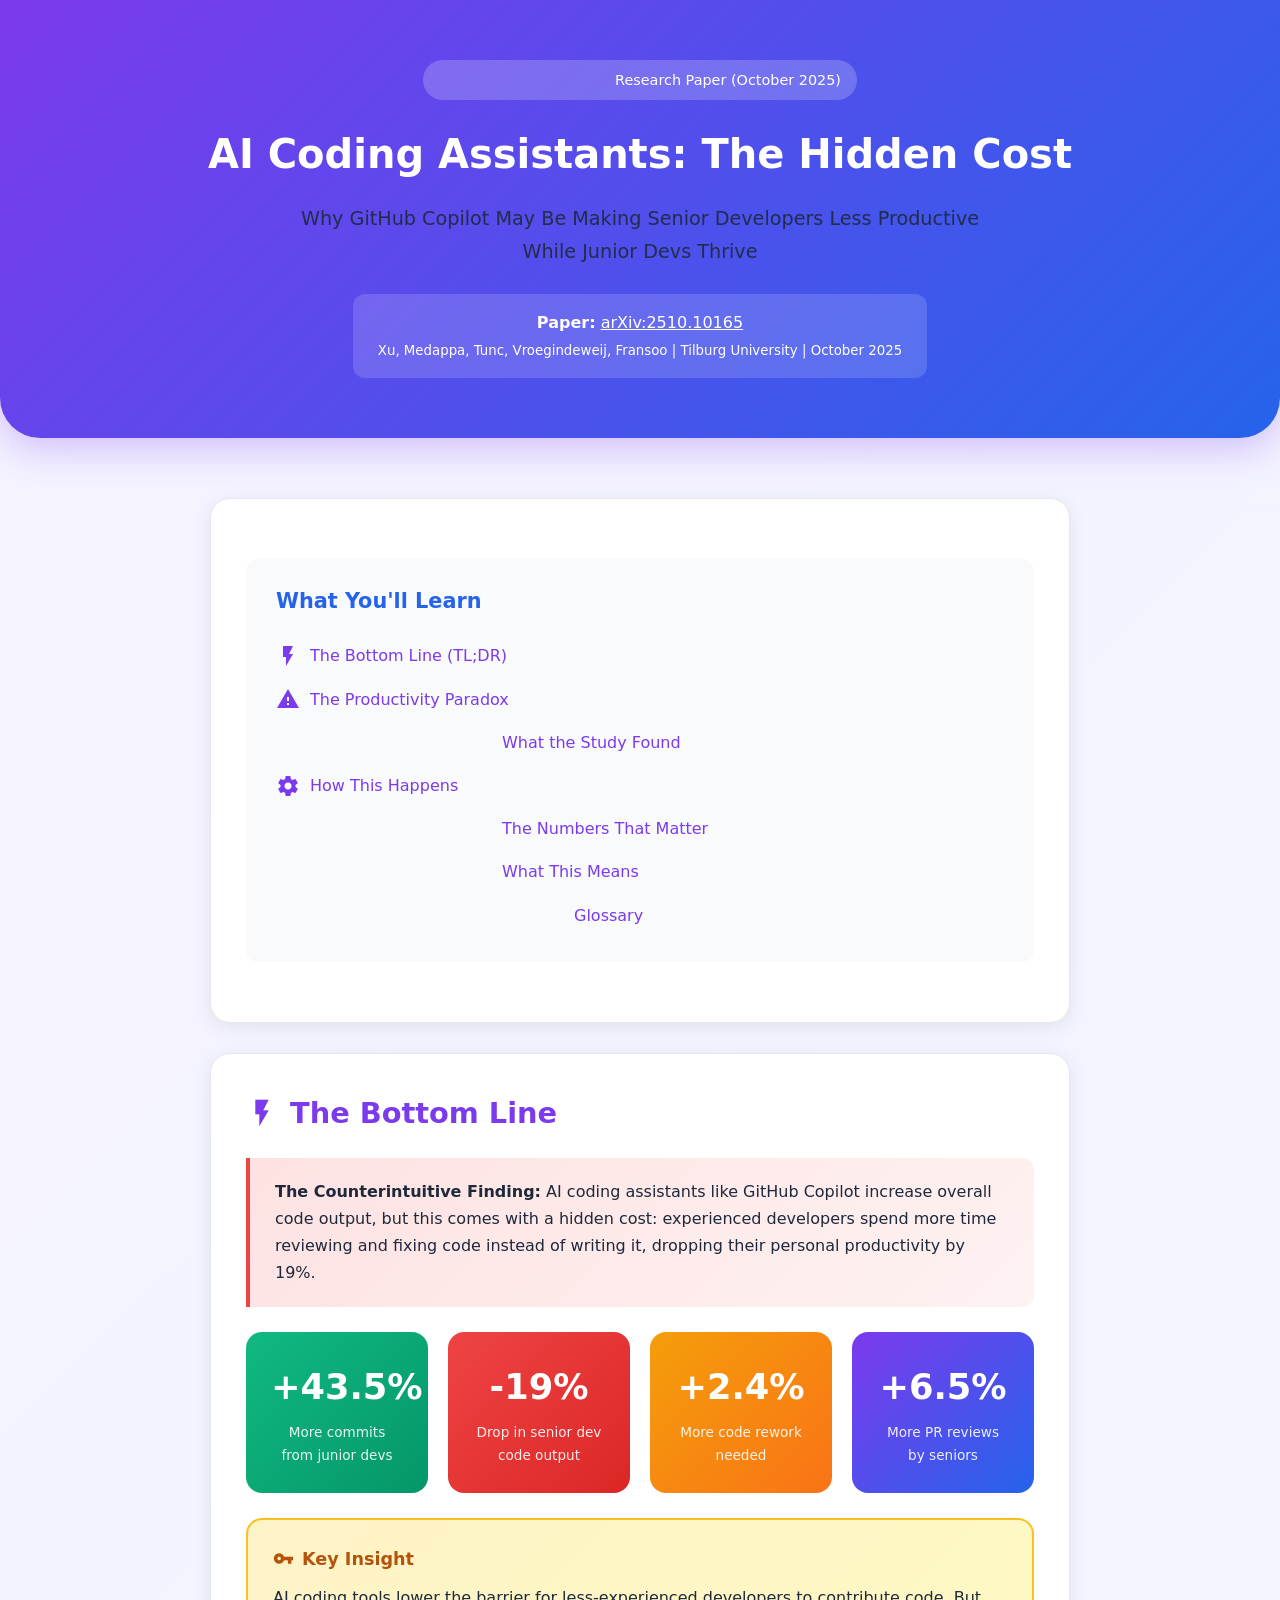
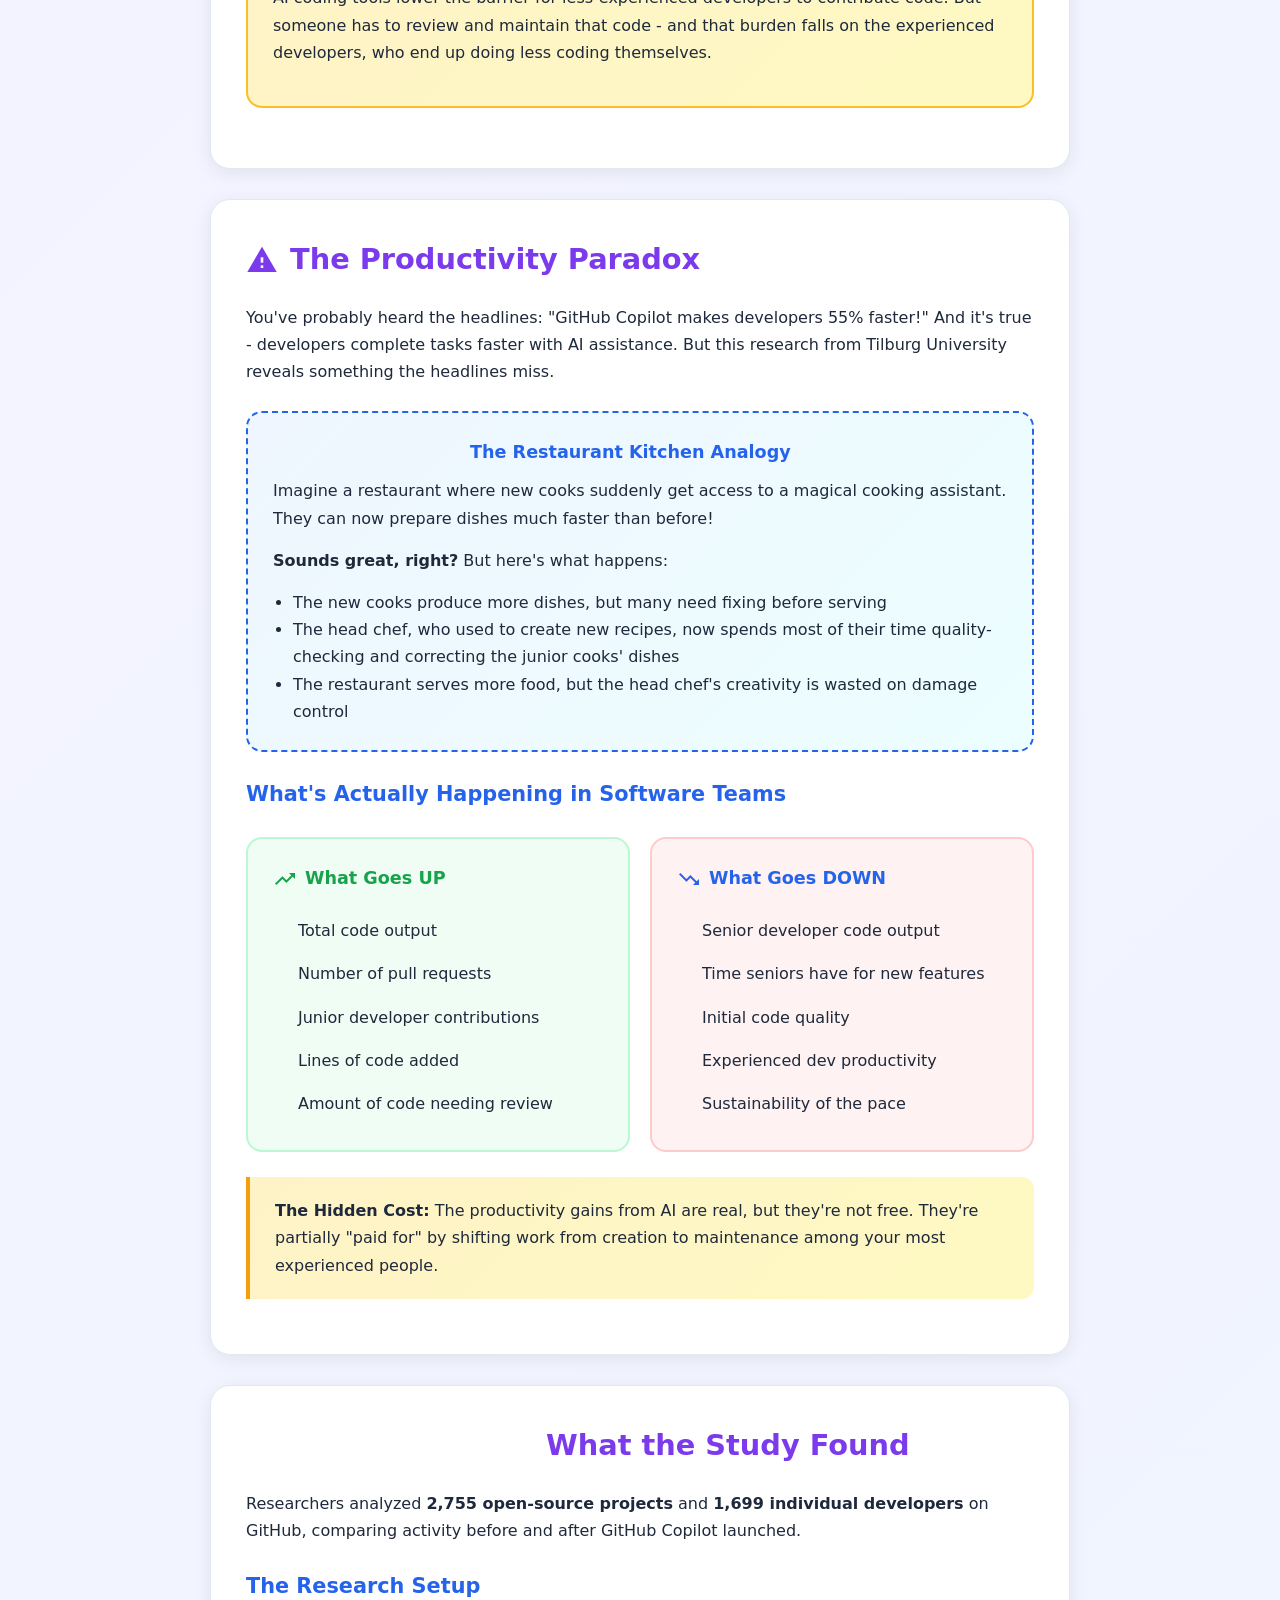
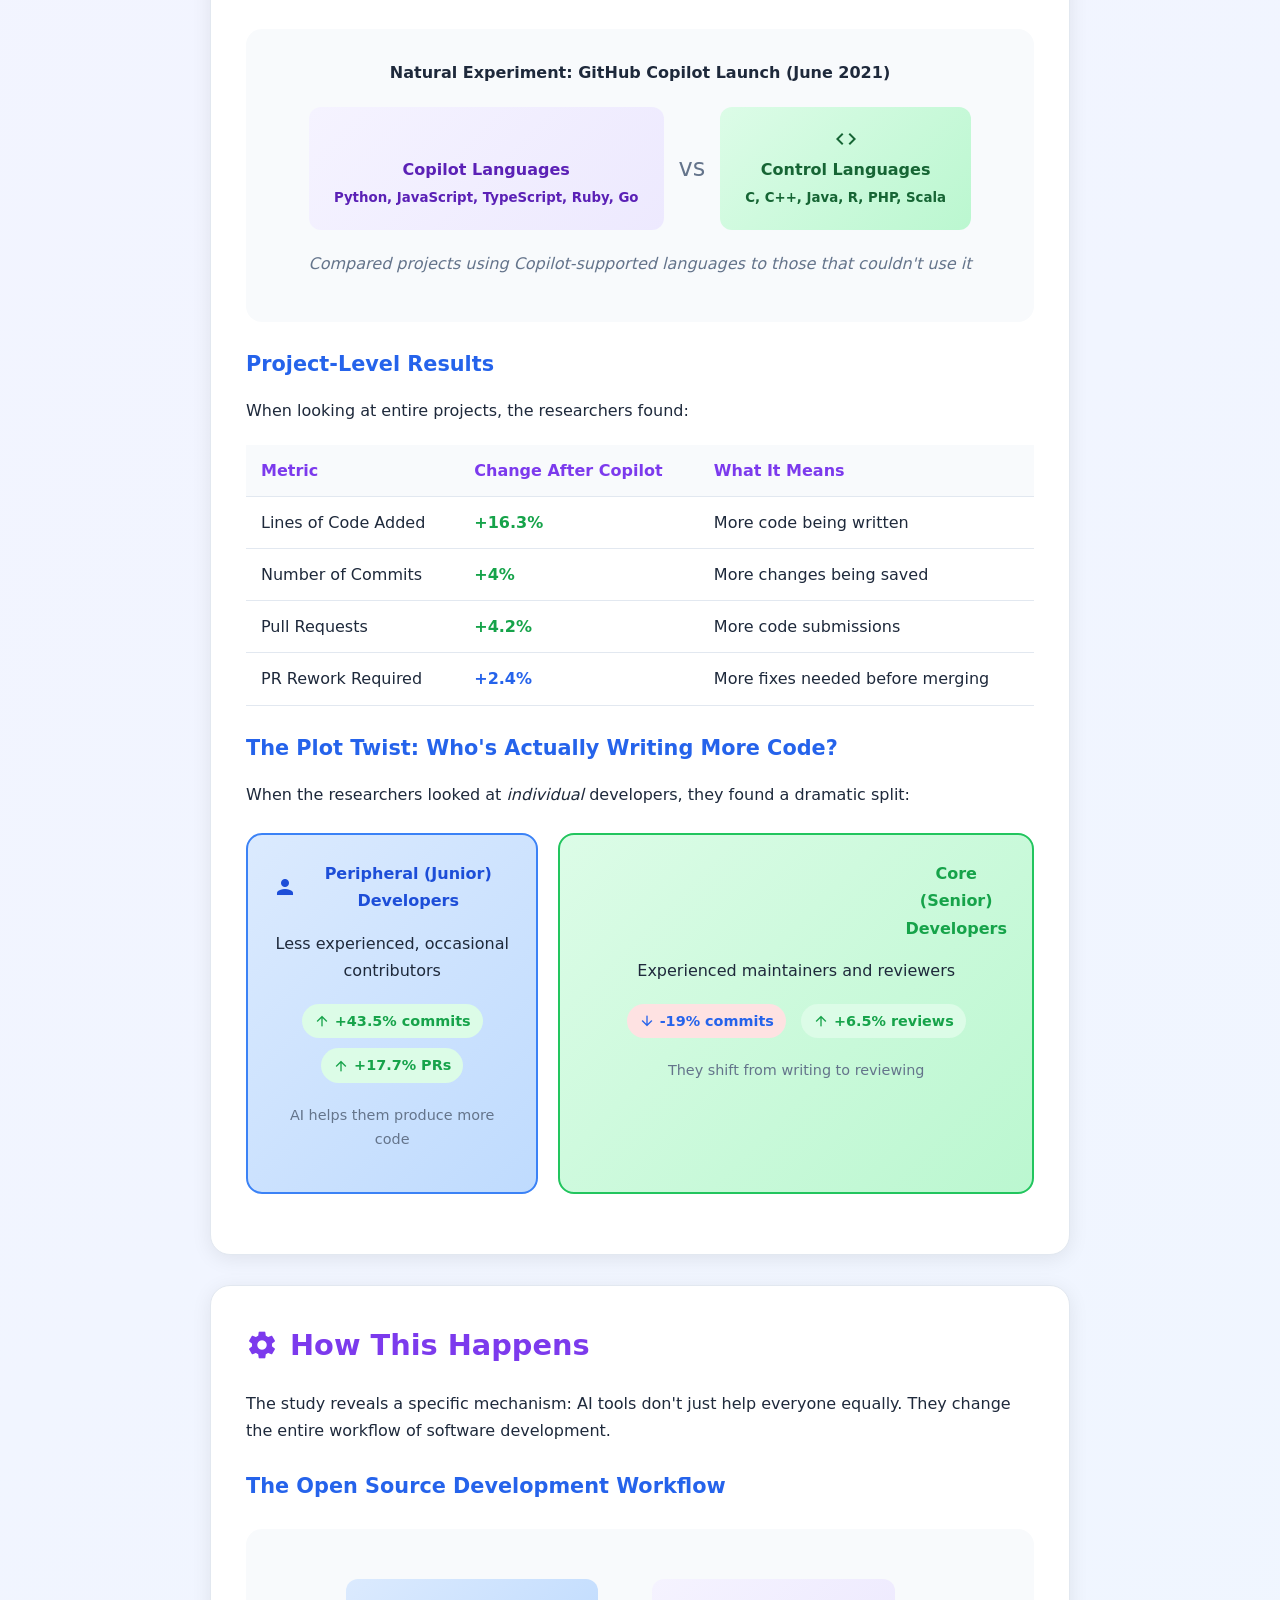
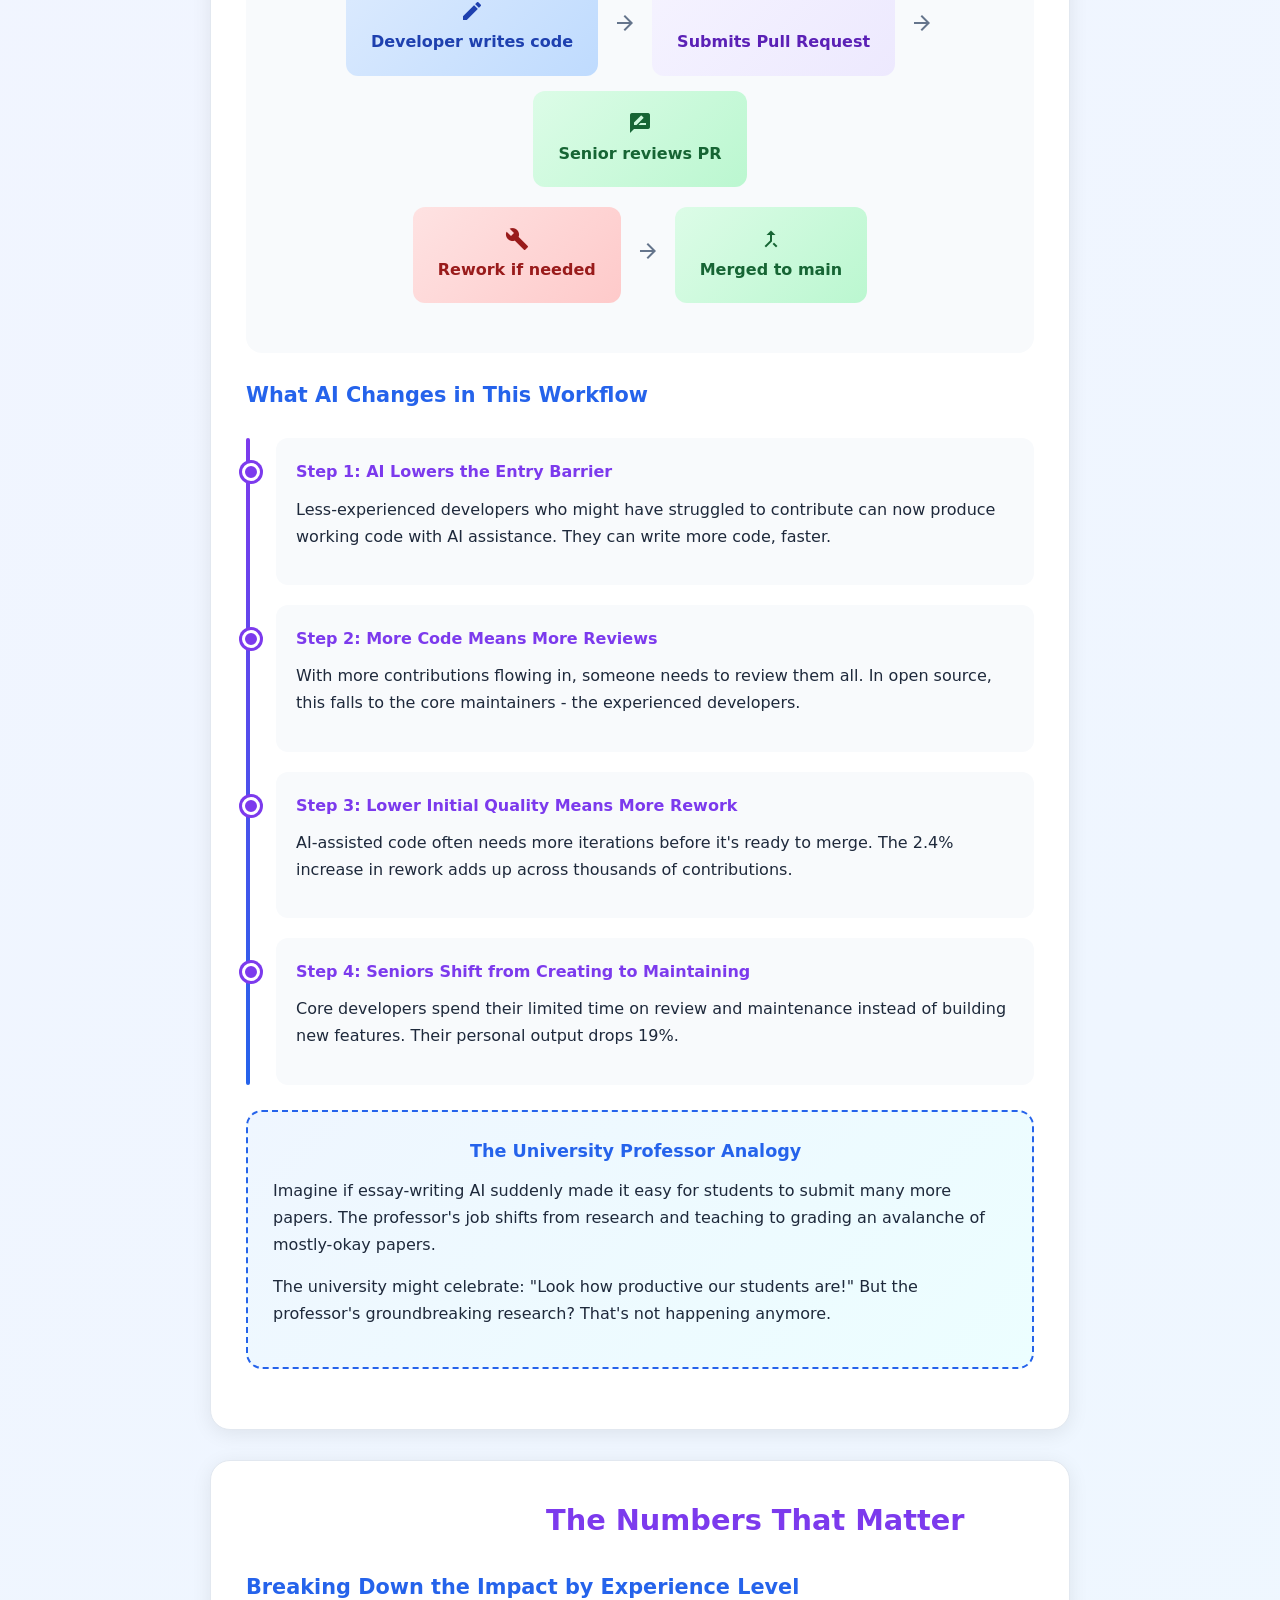
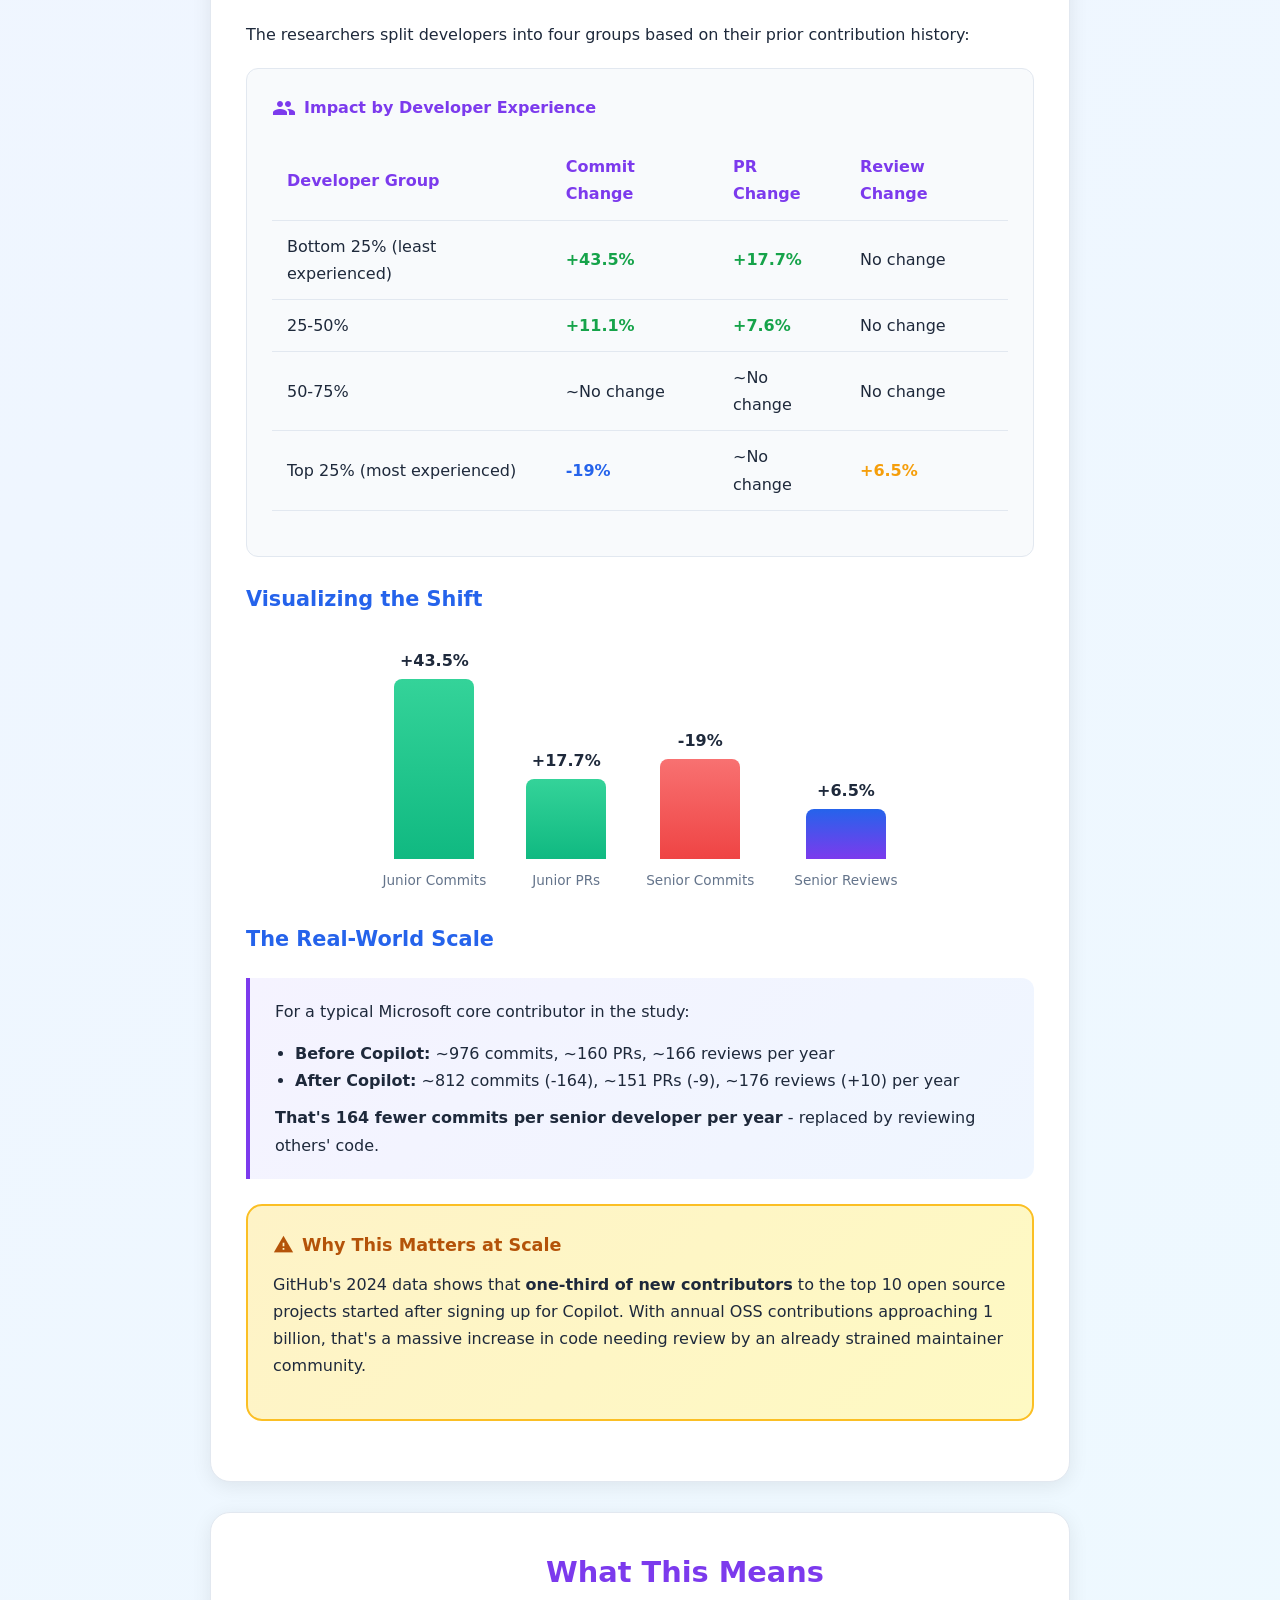
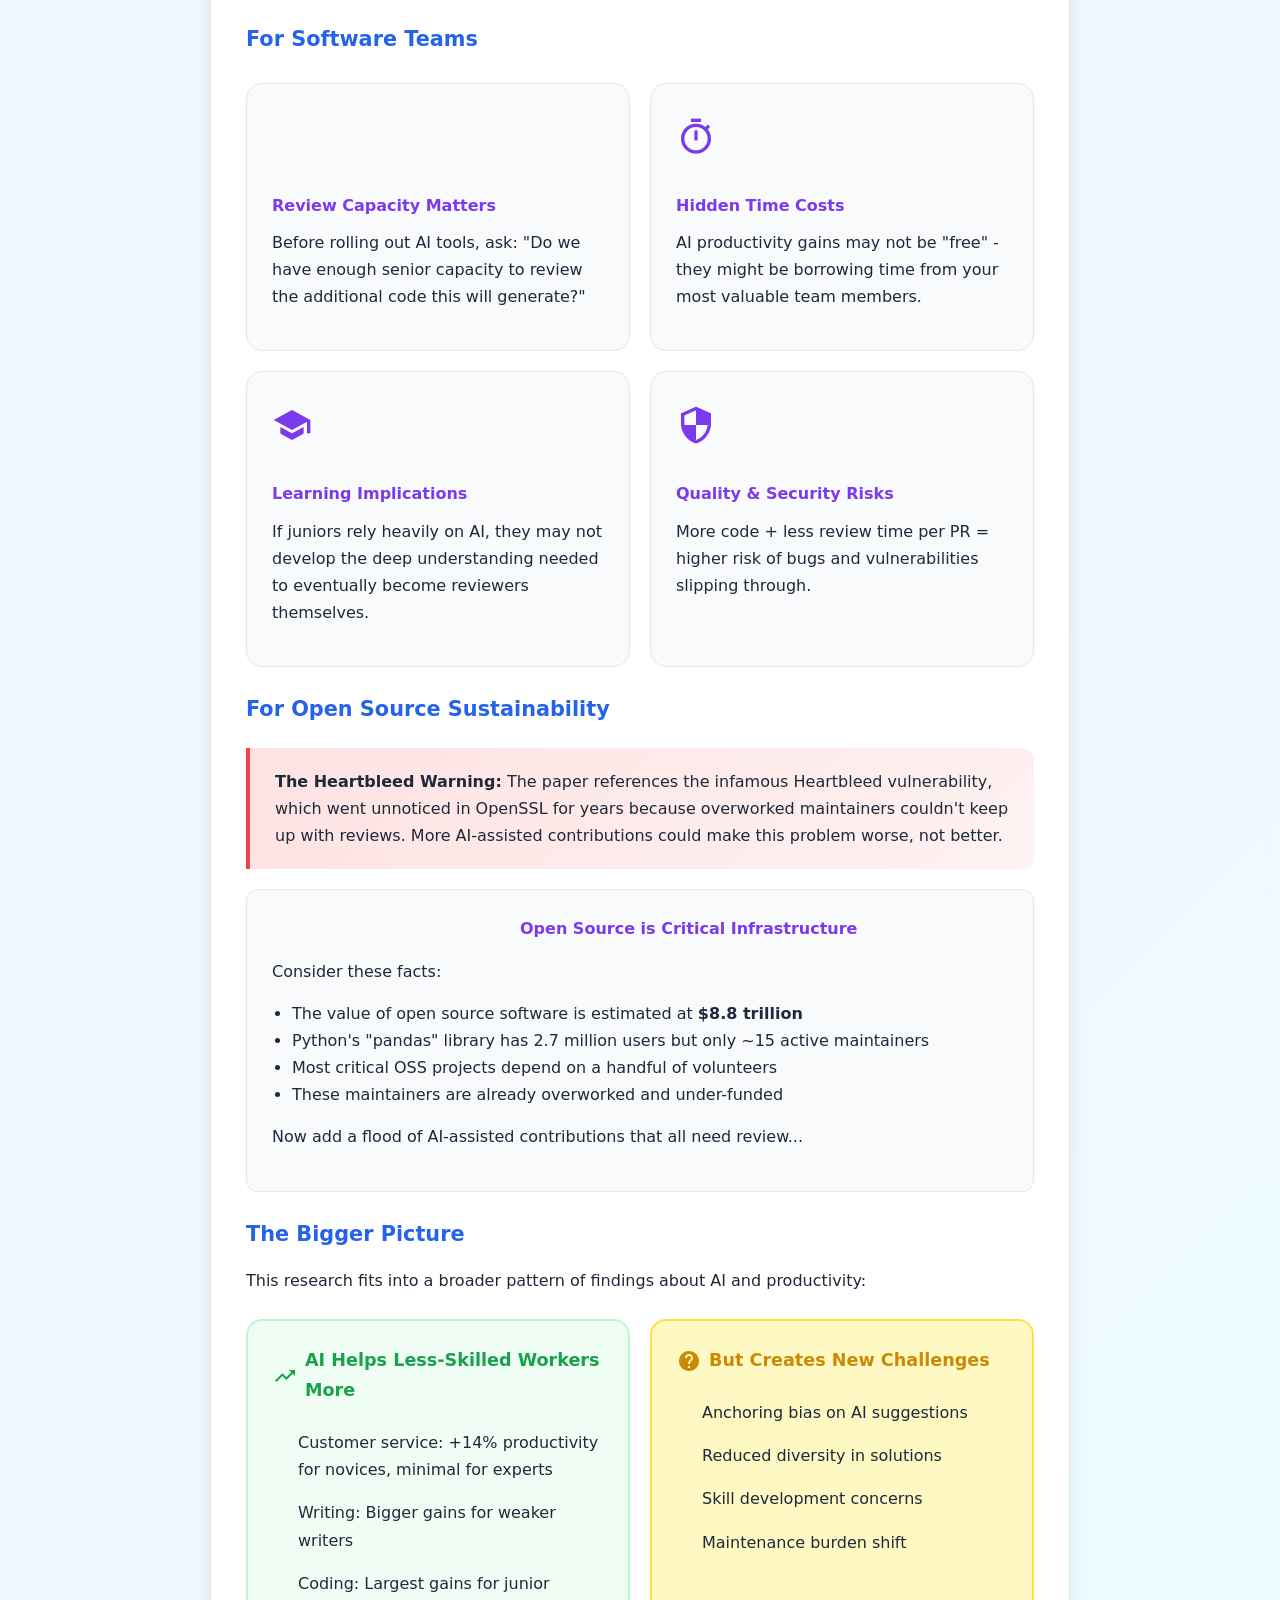
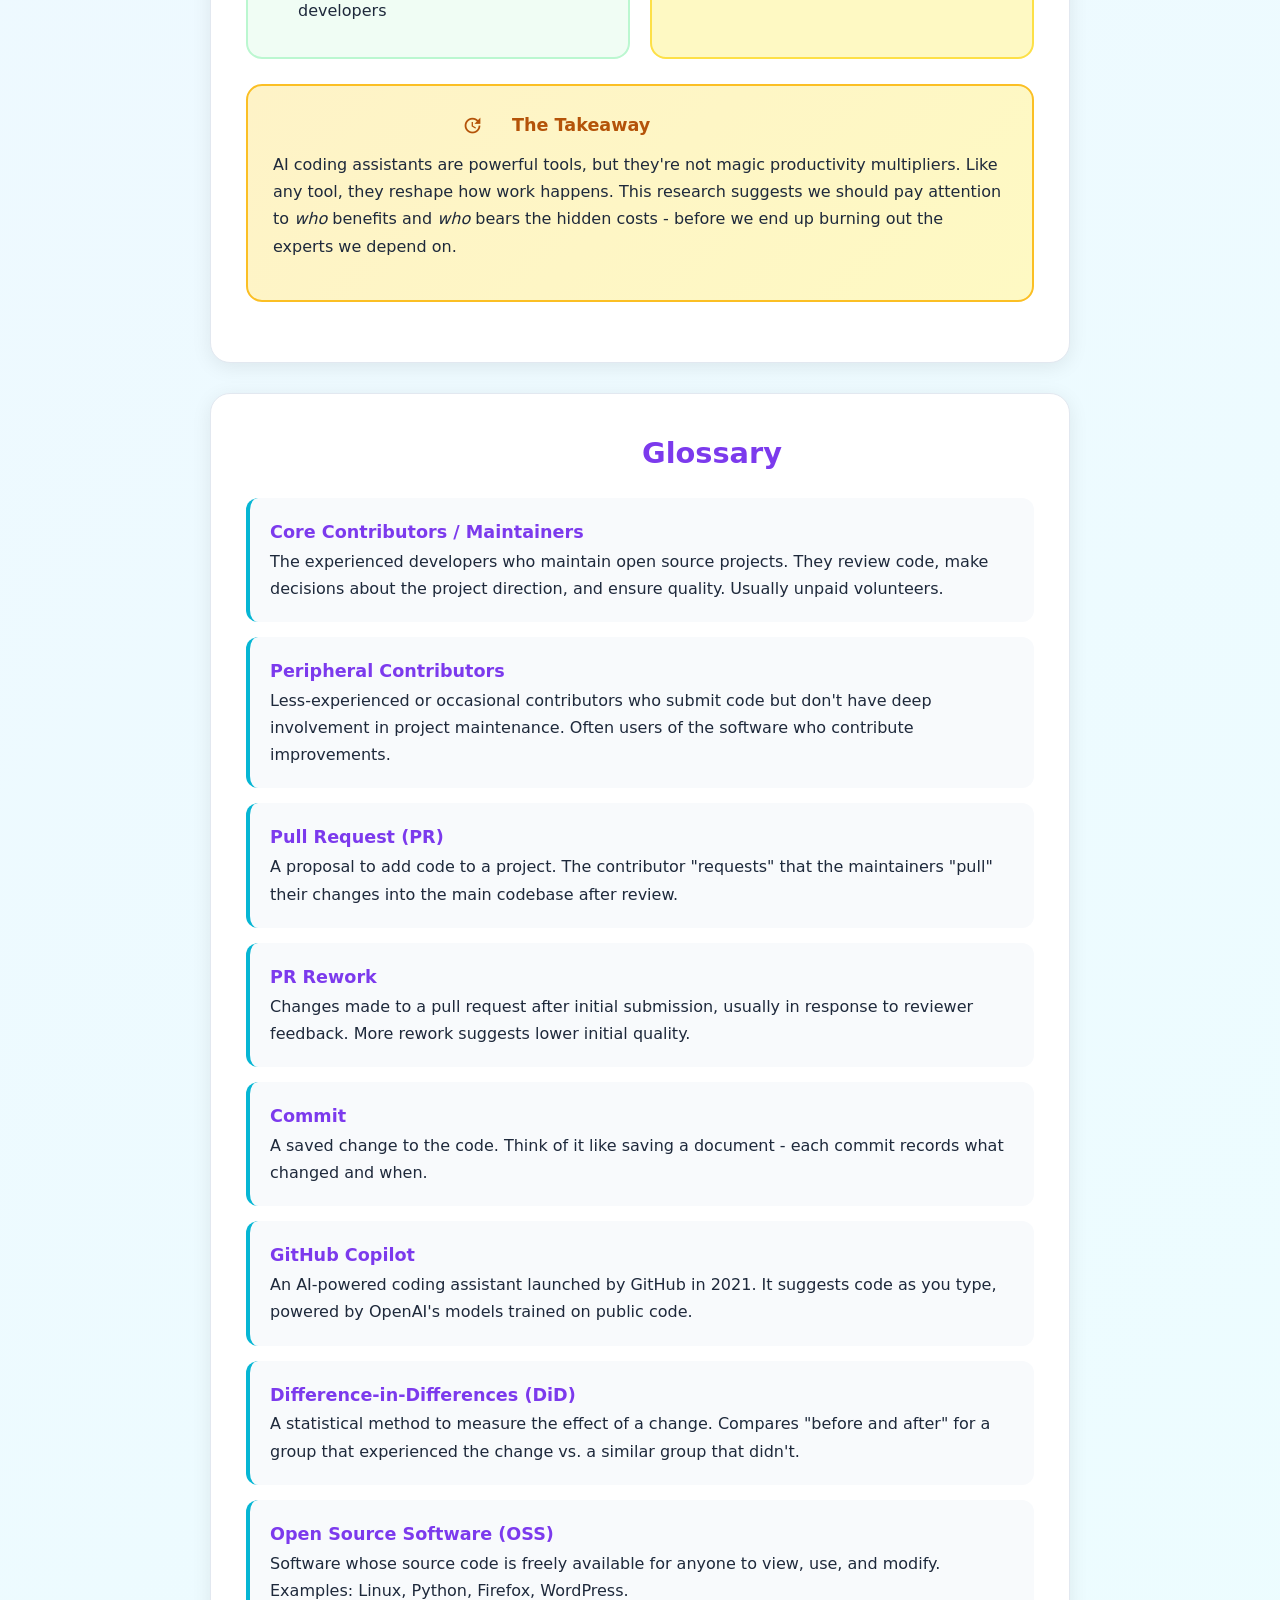
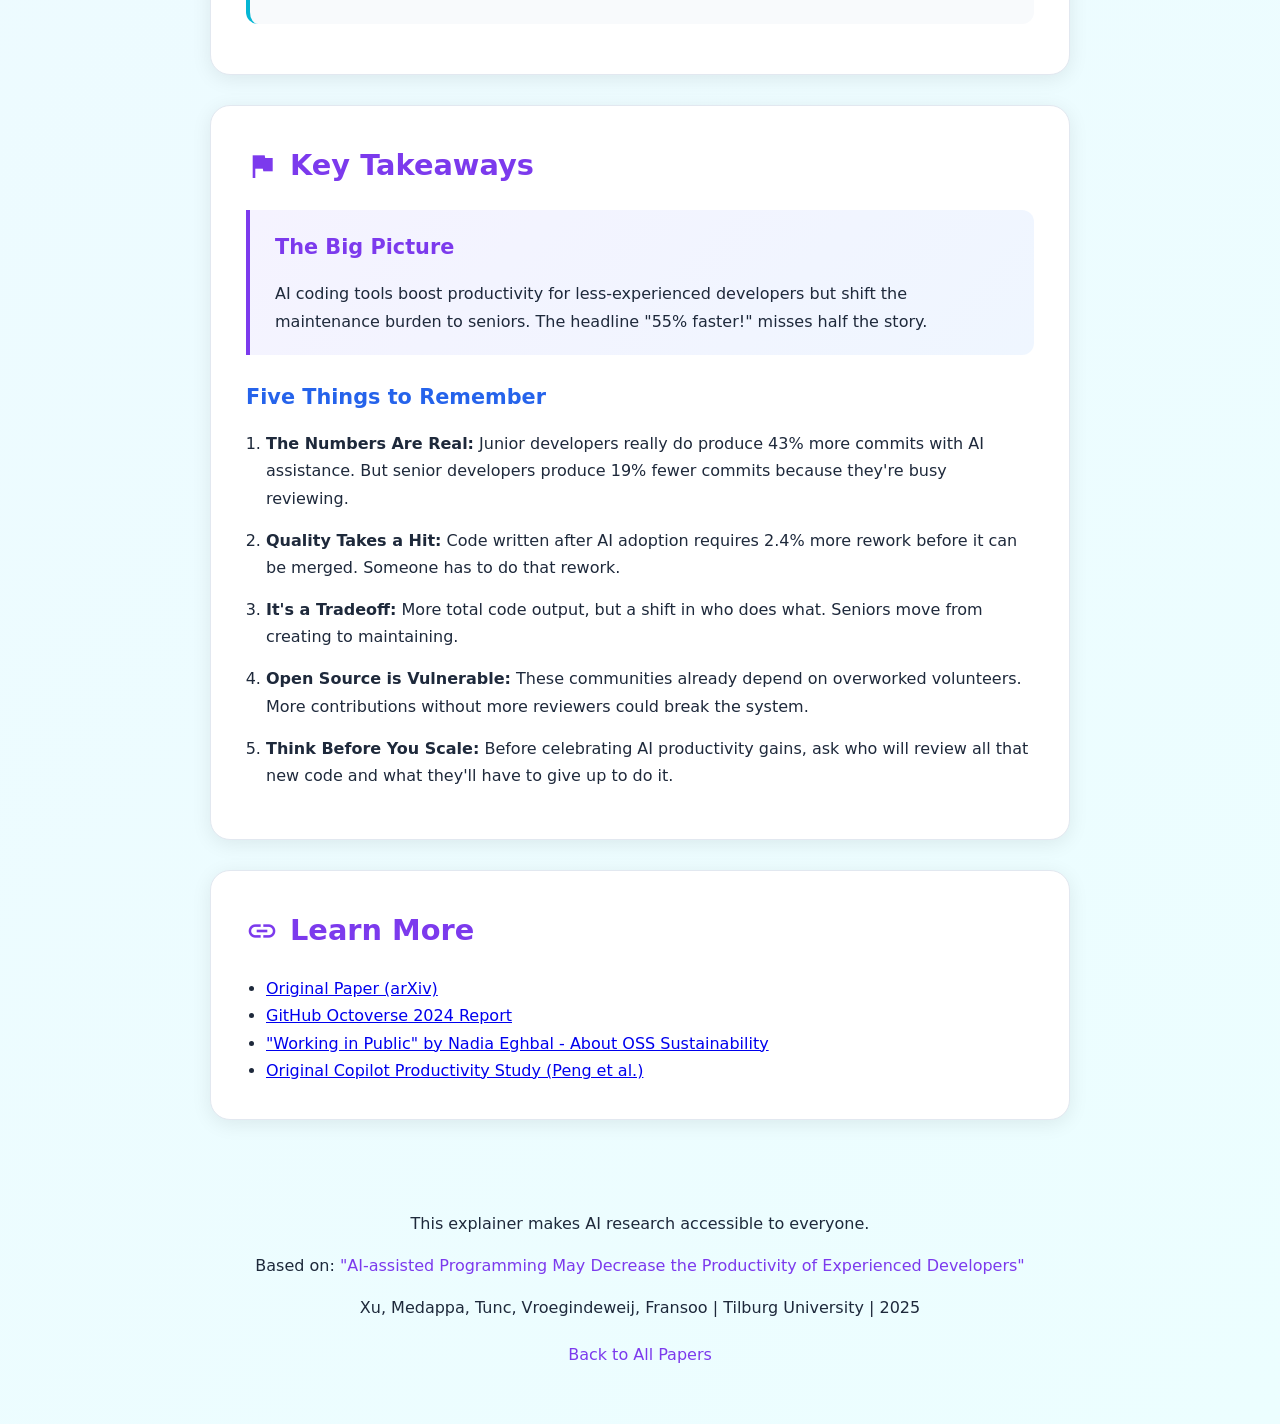
==== commit 6499b61e: "Fix text colors and add citation heatmap to cards - Change all red text to blue across all explainer" ====
--- a/AI-Coding-Productivity-Explained.html
+++ b/AI-Coding-Productivity-Explained.html
@@ -210,7 +210,7 @@
         }
 
         .comparison-card.old h4 {
-            color: #dc2626;
+            color: #2563eb;
         }
 
         .comparison-card.new h4 {
@@ -648,7 +648,7 @@
 
         .change-indicator.down {
             background: #fee2e2;
-            color: #dc2626;
+            color: #2563eb;
         }
     </style>
 </head>
@@ -820,7 +820,7 @@
                     </tr>
                     <tr>
                         <td>PR Rework Required</td>
-                        <td style="color: #dc2626; font-weight: 600;">+2.4%</td>
+                        <td style="color: #2563eb; font-weight: 600;">+2.4%</td>
                         <td>More fixes needed before merging</td>
                     </tr>
                 </tbody>
@@ -960,7 +960,7 @@
                         </tr>
                         <tr>
                             <td>Top 25% (most experienced)</td>
-                            <td style="color: #dc2626; font-weight: 600;">-19%</td>
+                            <td style="color: #2563eb; font-weight: 600;">-19%</td>
                             <td>~No change</td>
                             <td style="color: #f59e0b; font-weight: 600;">+6.5%</td>
                         </tr>
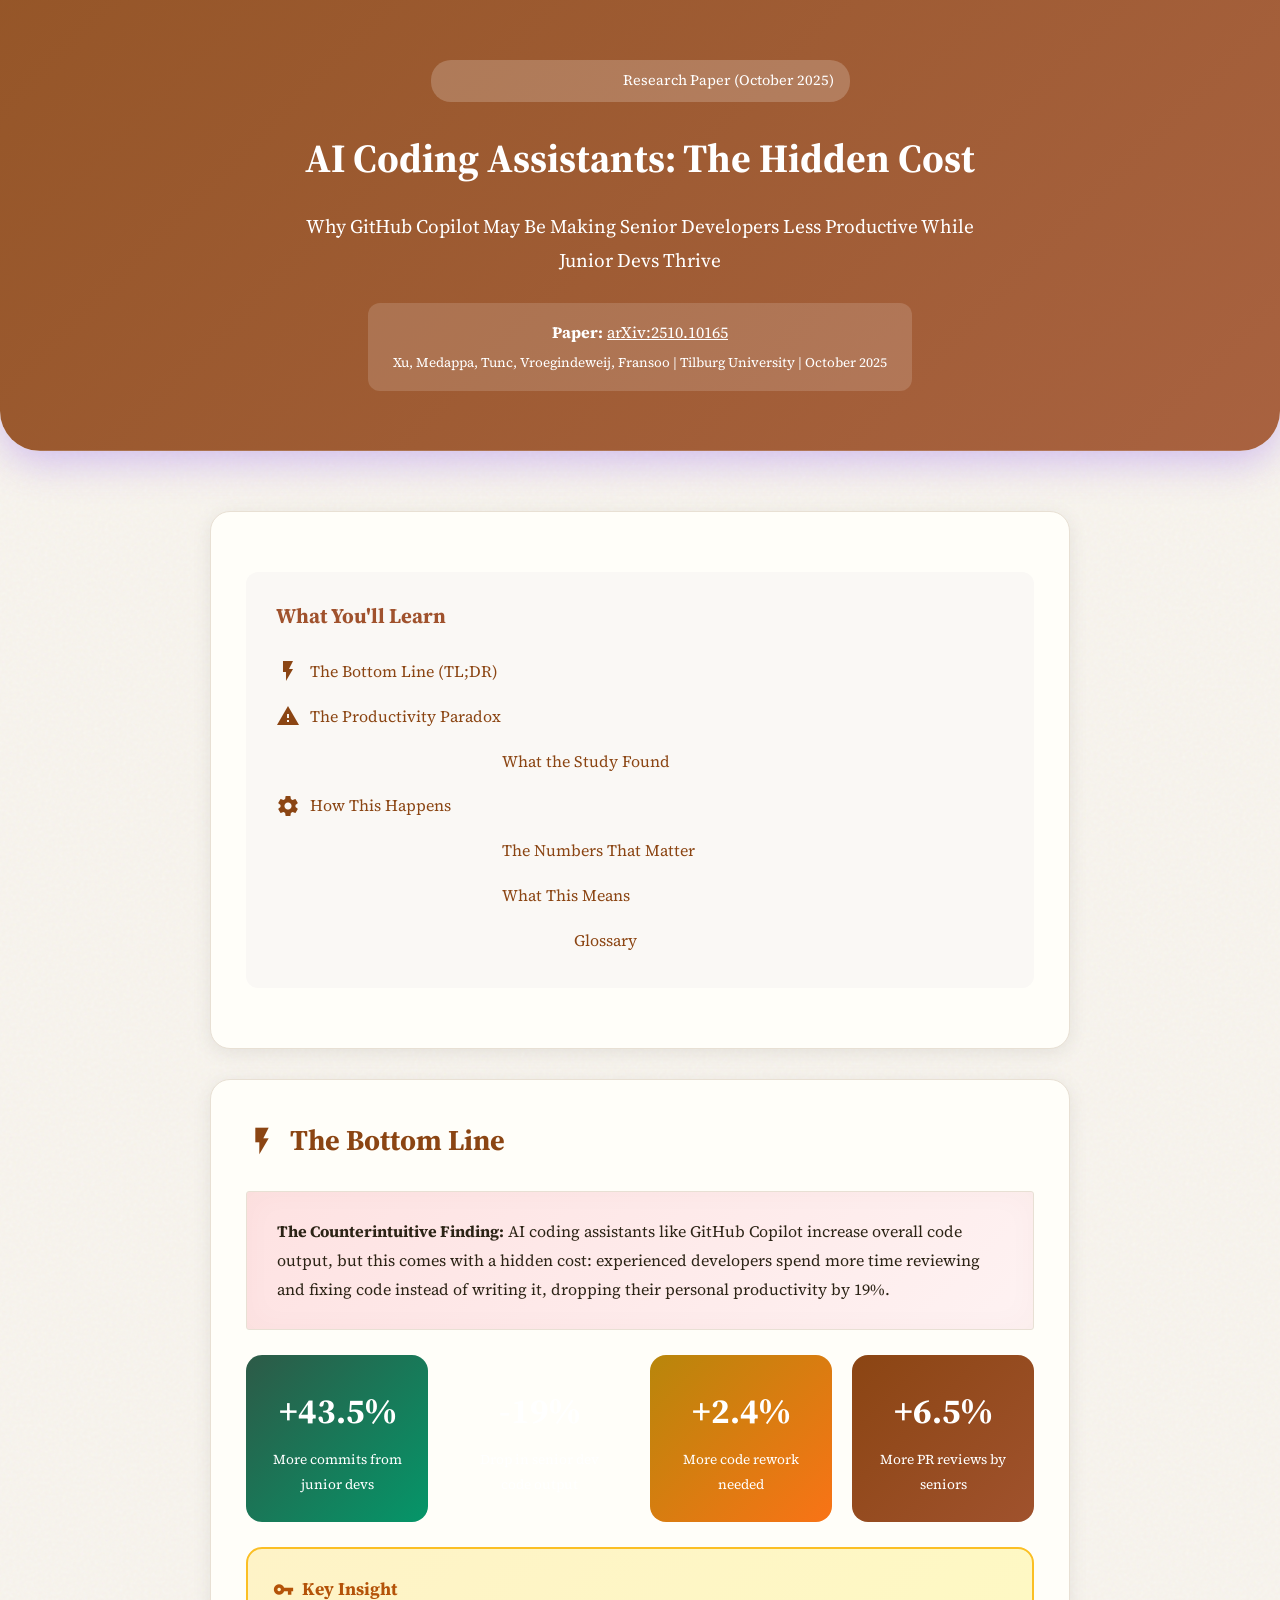
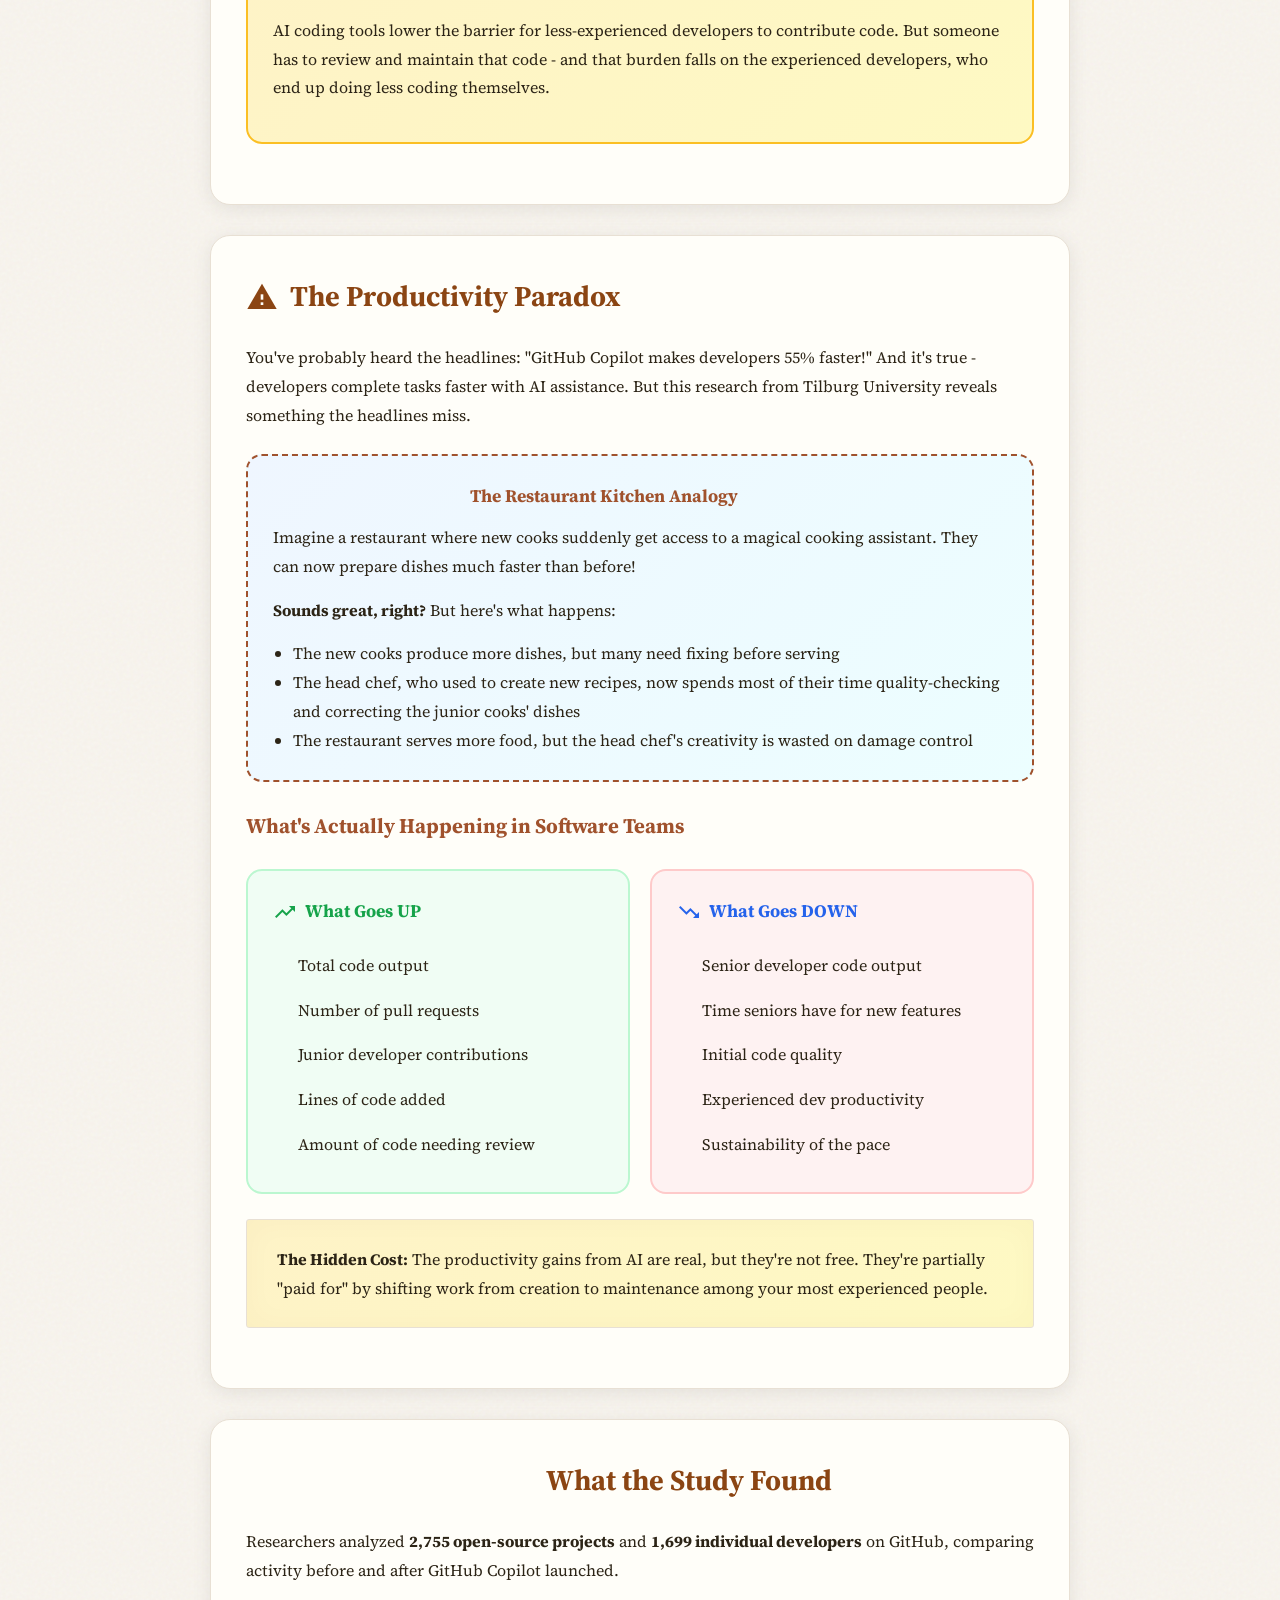
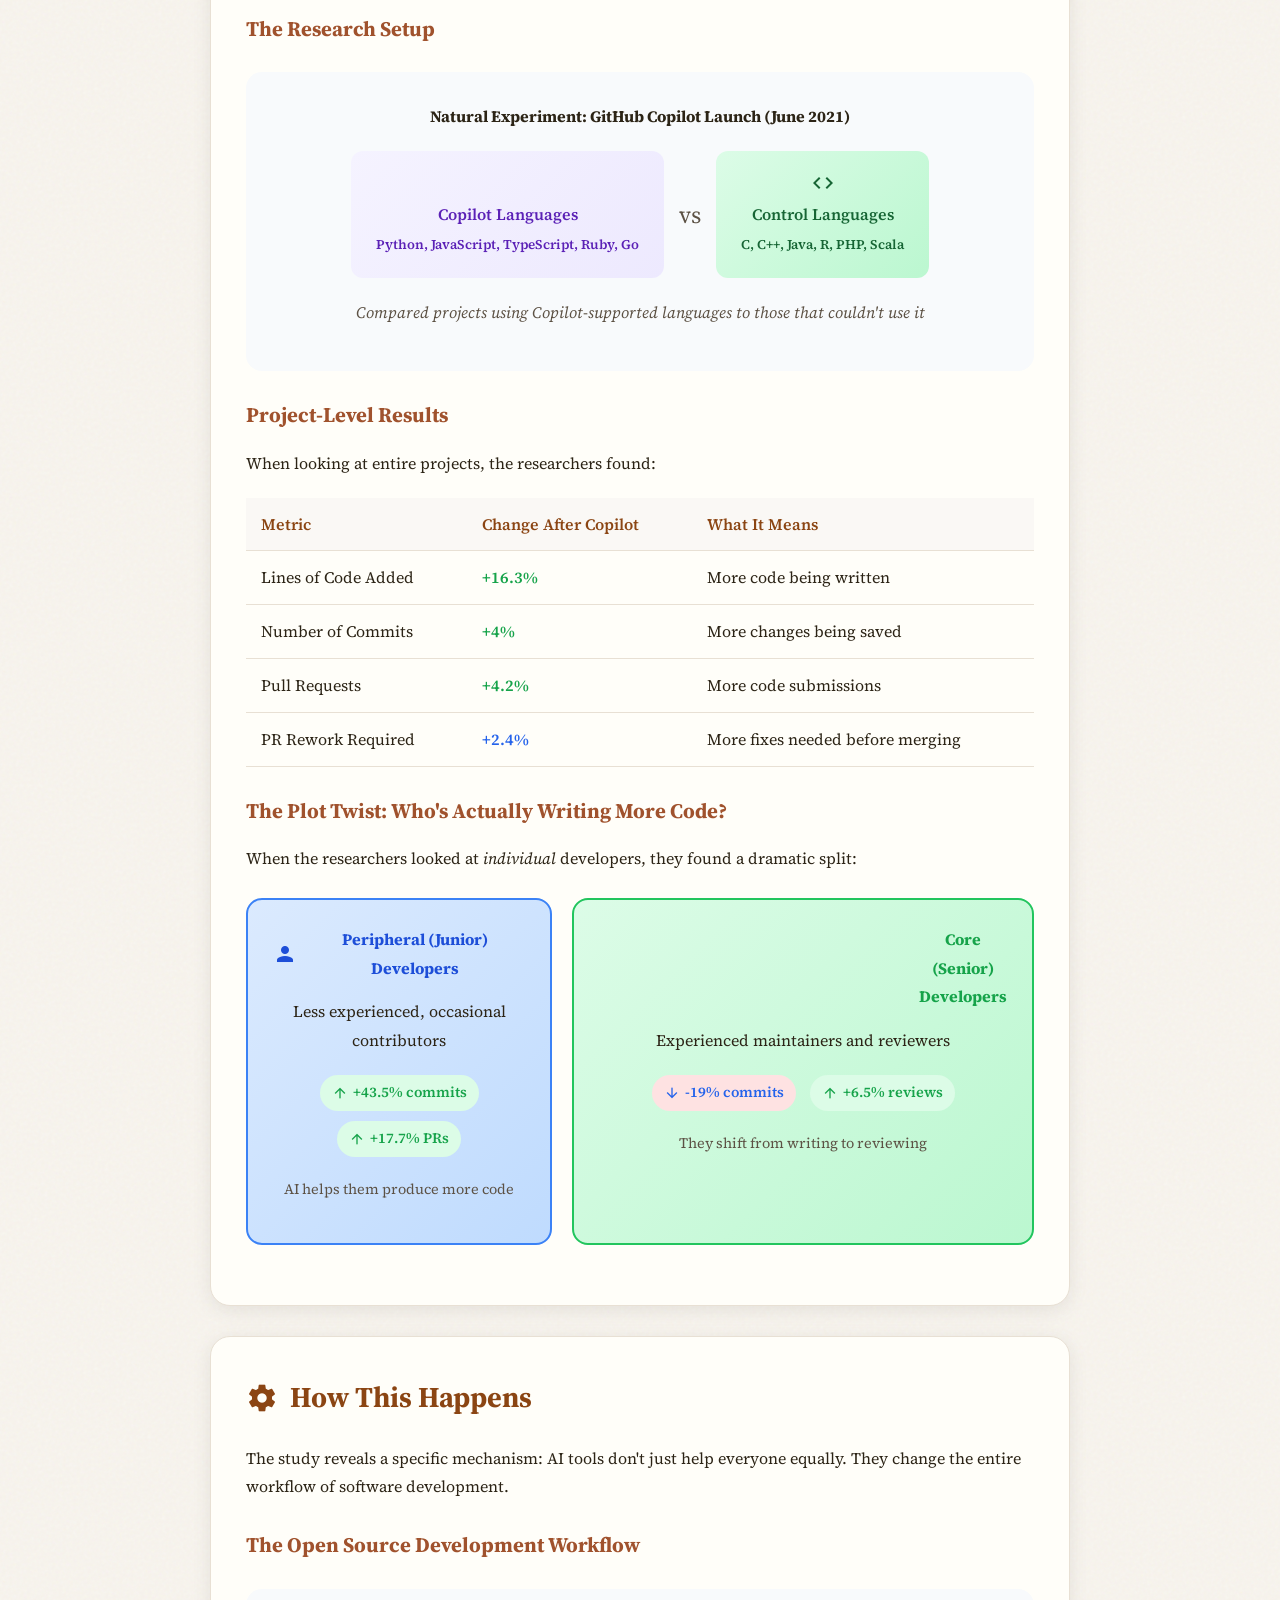
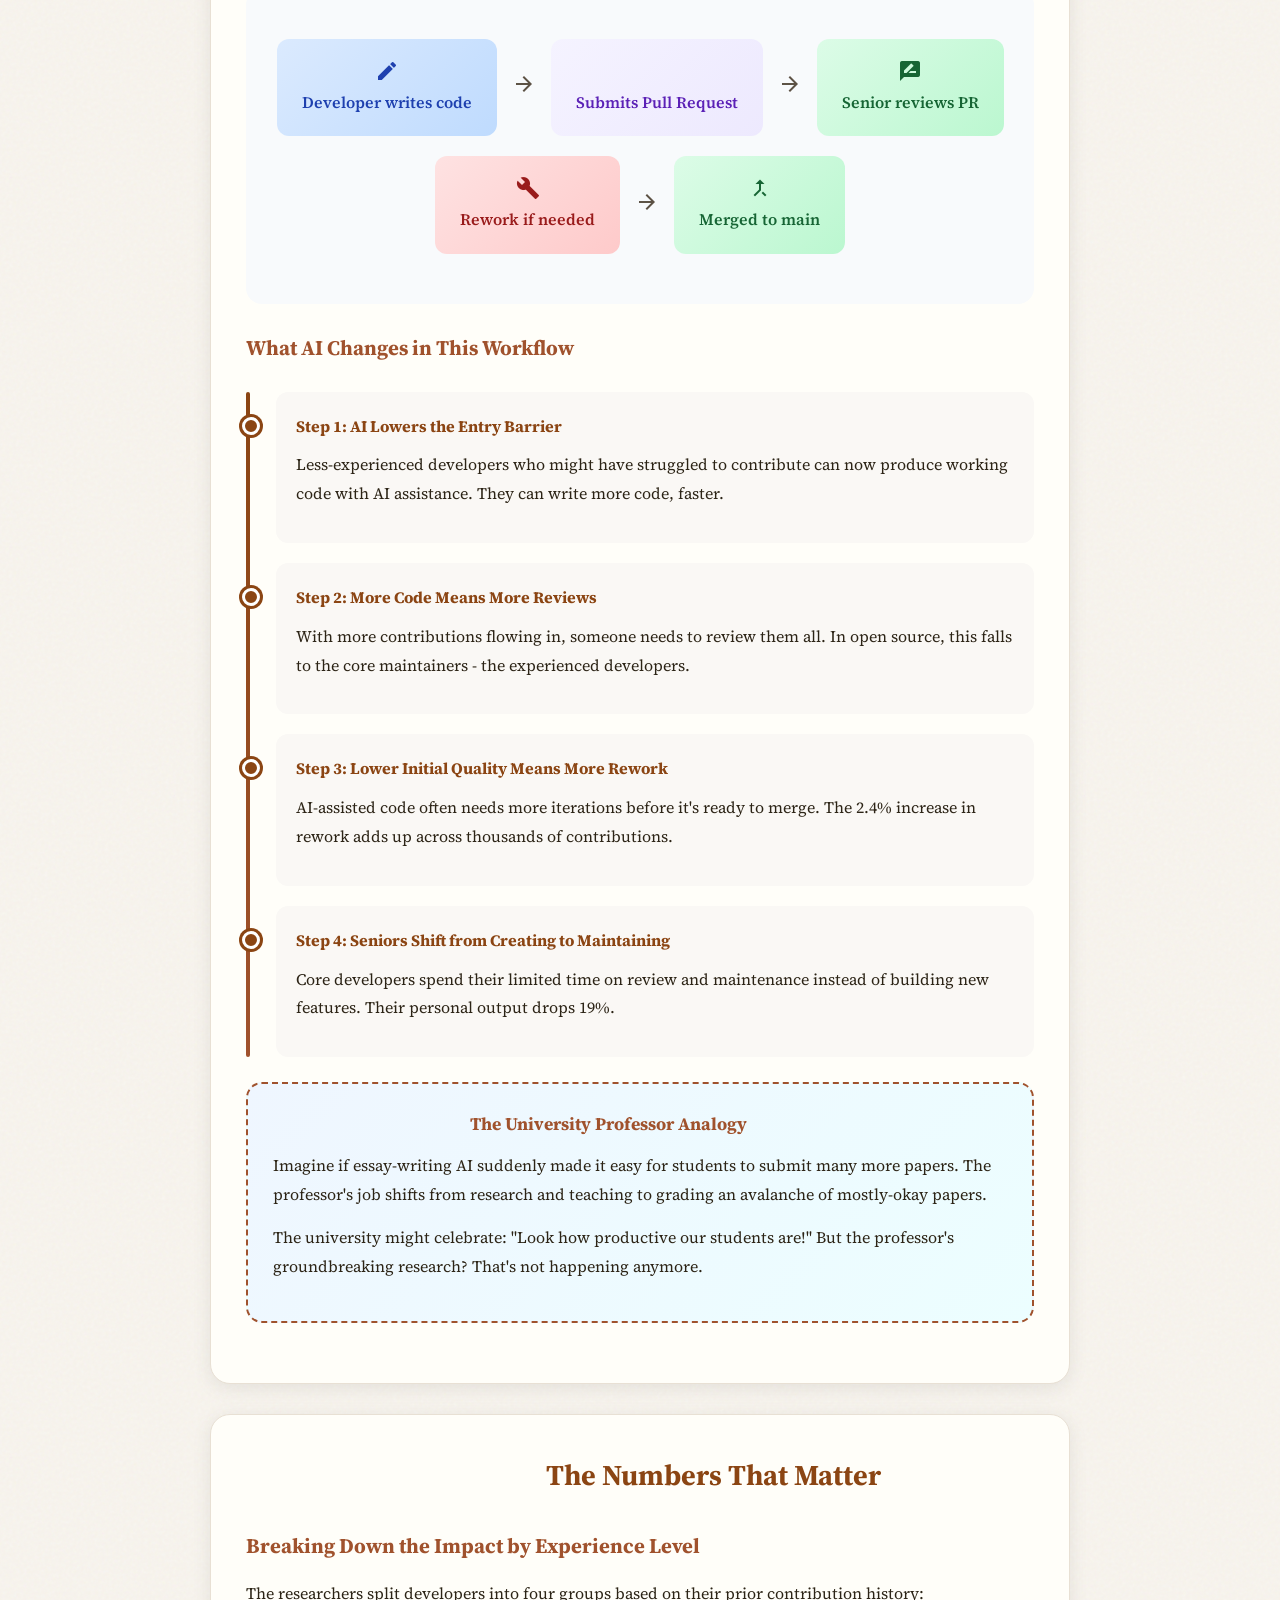
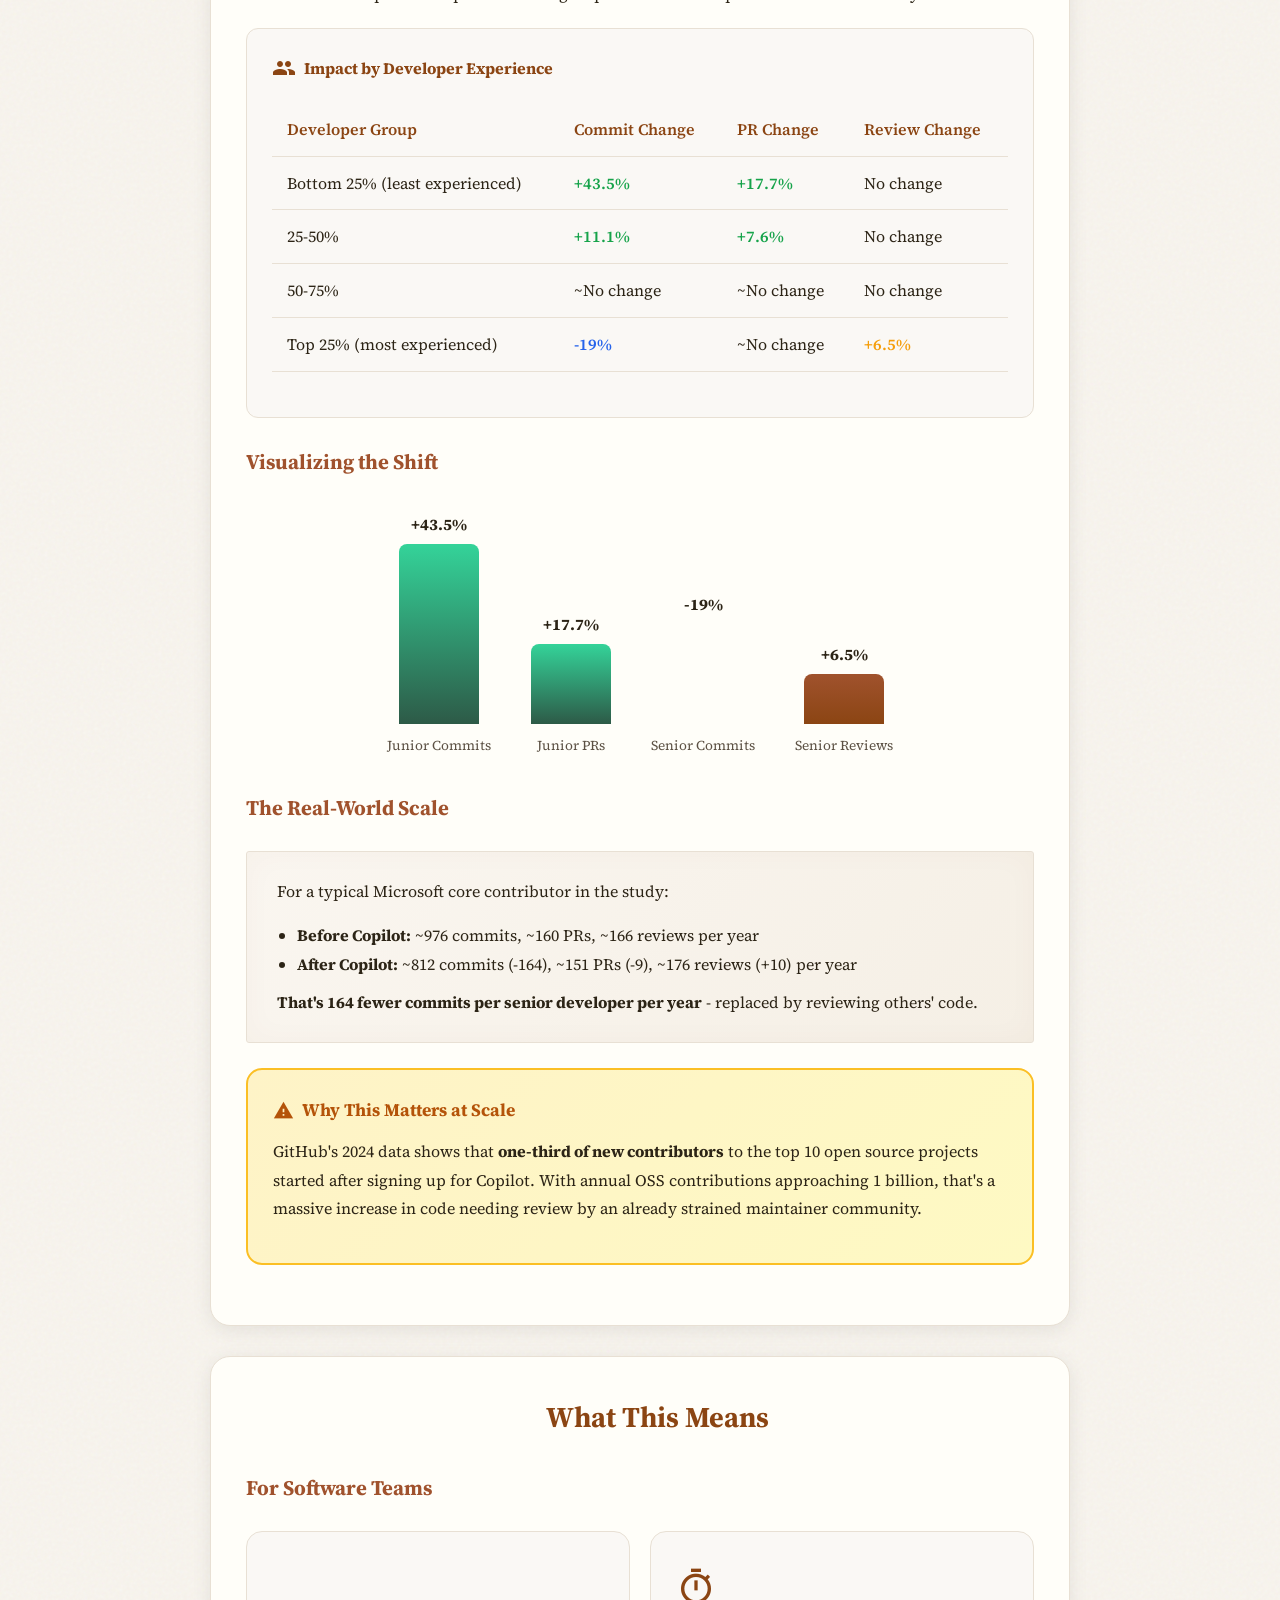
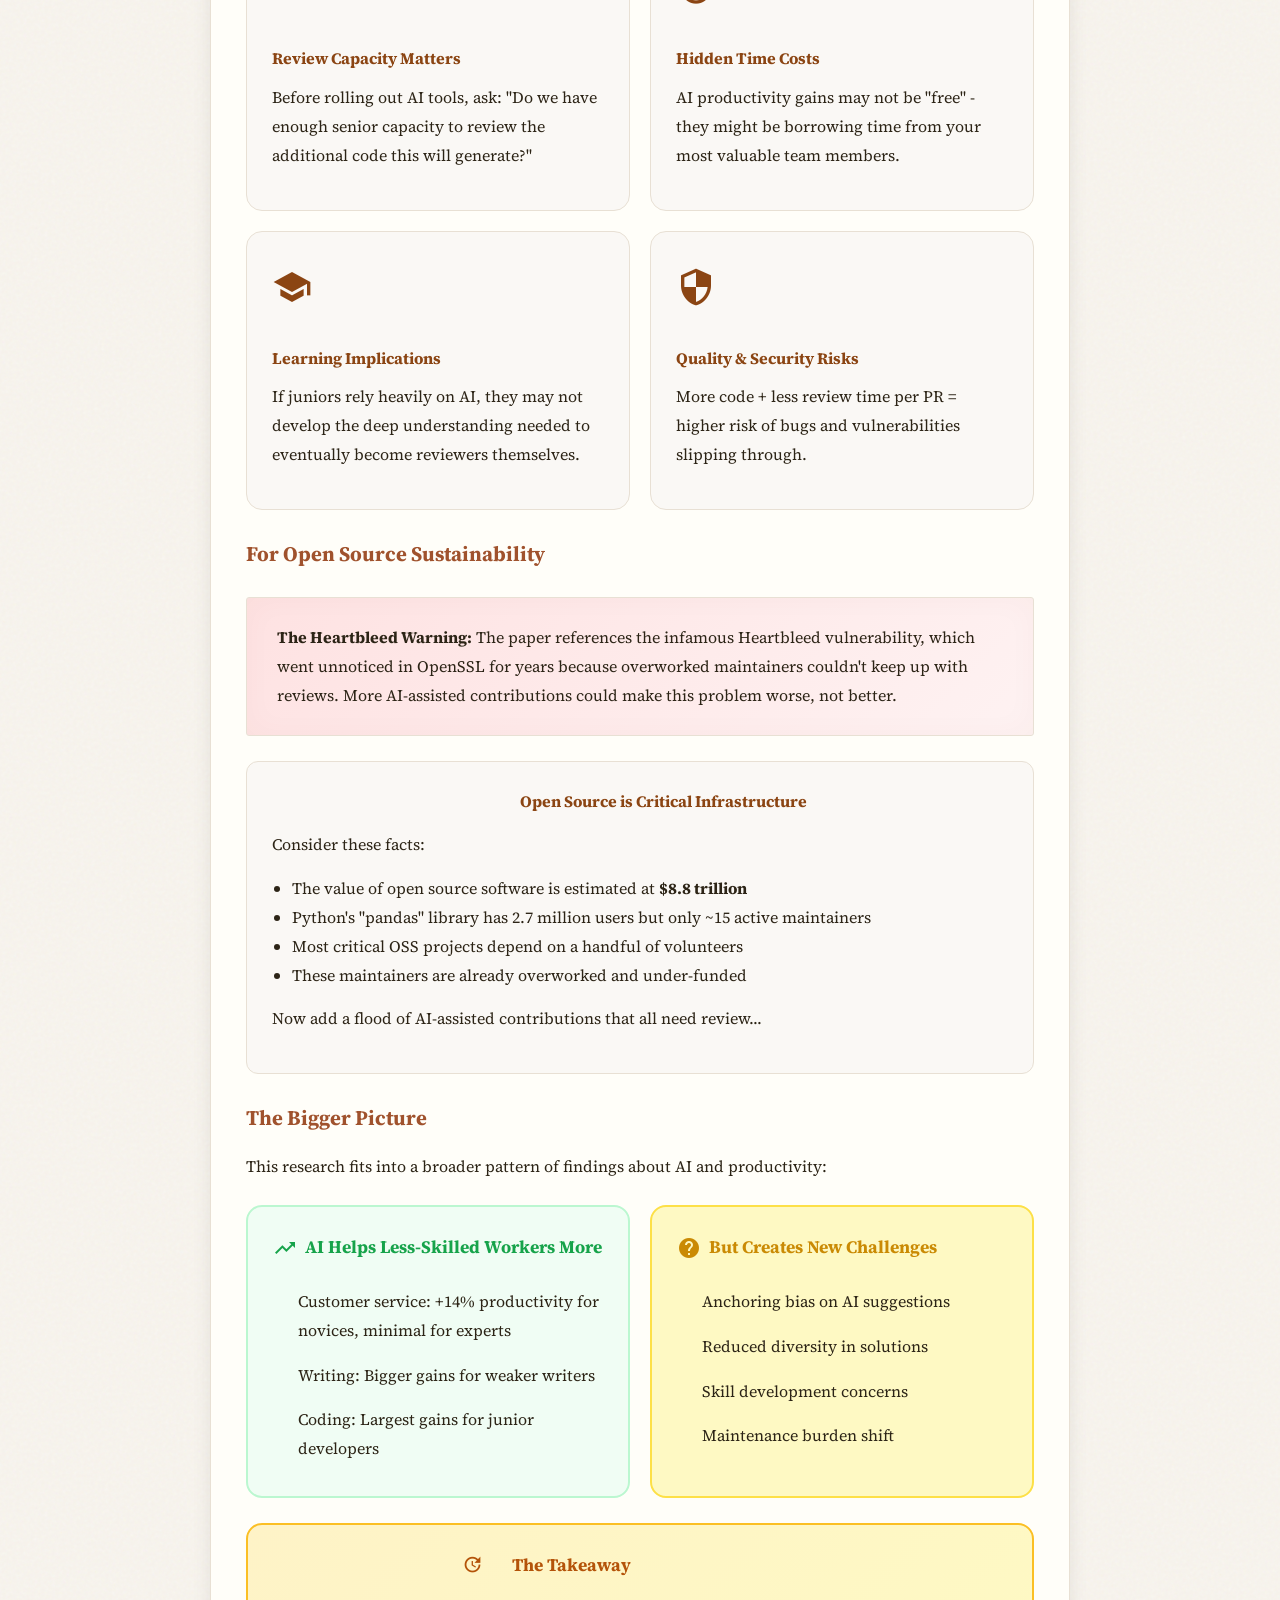
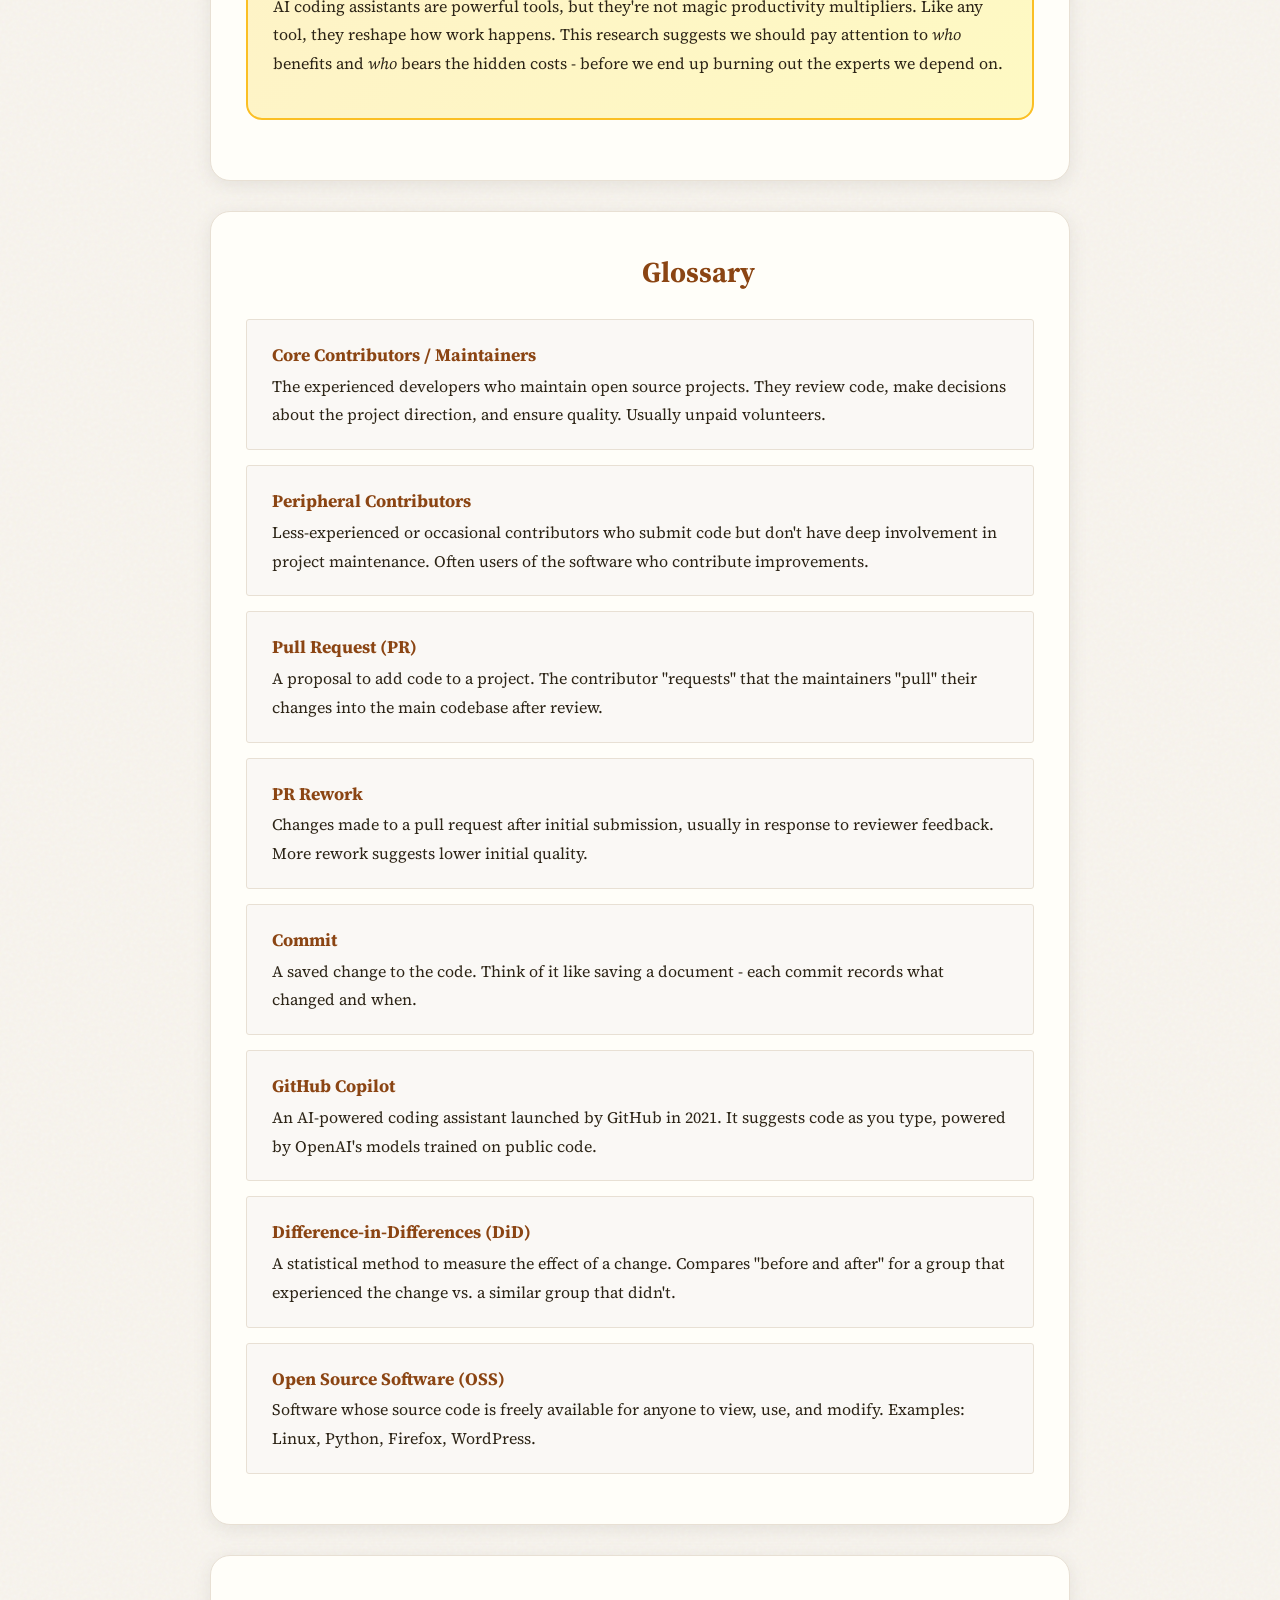
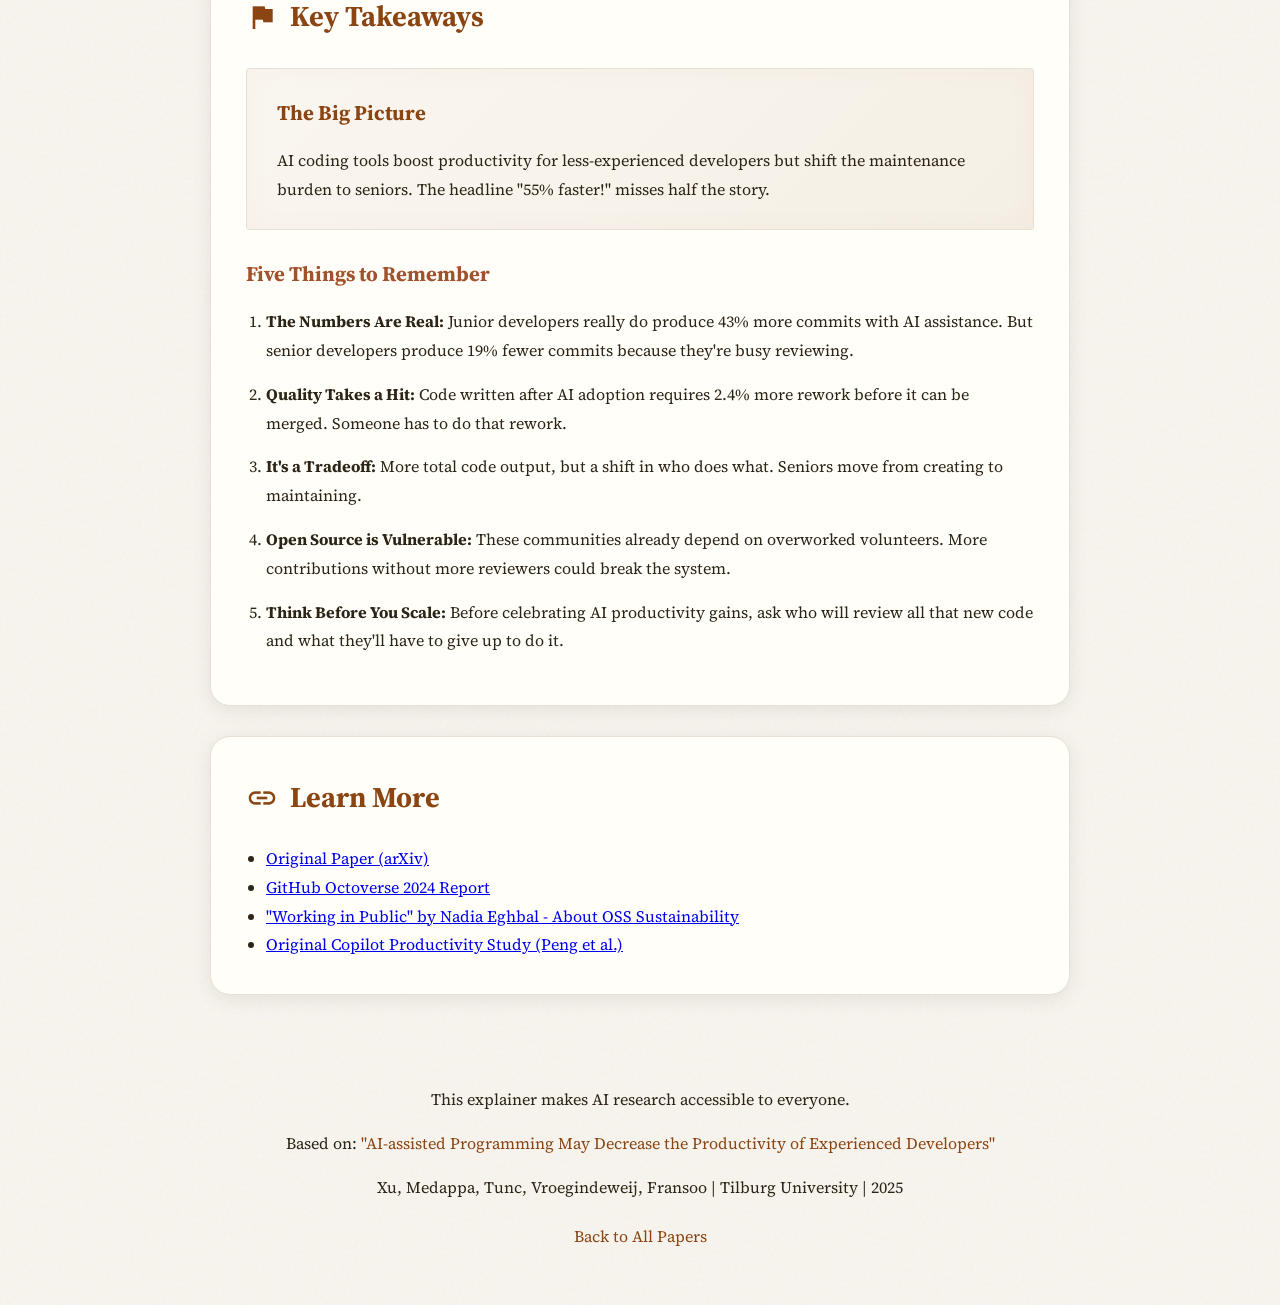
==== commit 21c09d3b: "Add abstract Unsplash background images to paper headers Each paper now has a unique abstract backgr" ====
--- a/AI-Coding-Productivity-Explained.html
+++ b/AI-Coding-Productivity-Explained.html
@@ -5,20 +5,23 @@
     <meta name="viewport" content="width=device-width, initial-scale=1.0">
     <title>AI Coding Assistants: The Hidden Cost Explained</title>
     <link href="https://fonts.googleapis.com/icon?family=Material+Icons" rel="stylesheet">
+    <link href="https://fonts.googleapis.com/css2?family=Cormorant+Garamond:ital,wght@0,400;0,500;0,600;0,700;1,400;1,500&family=Source+Serif+4:opsz,wght@8..60,400;8..60,500;8..60,600&display=swap" rel="stylesheet">
     <style>
         :root {
-            --primary: #7c3aed;
-            --primary-dark: #6d28d9;
-            --secondary: #2563eb;
-            --accent: #06b6d4;
-            --success: #10b981;
-            --warning: #f59e0b;
-            --danger: #ef4444;
-            --bg-light: #f8fafc;
-            --bg-card: #ffffff;
-            --text-primary: #1e293b;
-            --text-secondary: #64748b;
-            --border: #e2e8f0;
+            --primary: #8b4513;
+            --primary-dark: #6b3410;
+            --secondary: #a0522d;
+            --accent: #cd853f;
+            --success: #2d5a47;
+            --warning: #b8860b;
+            --bg-light: #faf8f5;
+            --bg-card: #fffef9;
+            --bg-page: #f5f1ea;
+            --text-primary: #2c2416;
+            --text-secondary: #5c5144;
+            --border: #e8e0d4;
+            --gold: #c9a227;
+            --burgundy: #722f37;
         }
 
         * {
@@ -28,10 +31,12 @@
         }
 
         body {
-            font-family: 'Segoe UI', system-ui, -apple-system, sans-serif;
-            line-height: 1.7;
+            font-family: 'Source Serif 4', Georgia, 'Times New Roman', serif;
+            line-height: 1.8;
             color: var(--text-primary);
-            background: linear-gradient(135deg, #f5f3ff 0%, #eff6ff 50%, #ecfeff 100%);
+            background: var(--bg-page);
+            background-image: url("data:image/svg+xml,%3Csvg viewBox='0 0 400 400' xmlns='http://www.w3.org/2000/svg'%3E%3Cfilter id='noiseFilter'%3E%3CfeTurbulence type='fractalNoise' baseFrequency='0.9' numOctaves='4' stitchTiles='stitch'/%3E%3C/filter%3E%3Crect width='100%25' height='100%25' filter='url(%23noiseFilter)'/%3E%3C/svg%3E");
+            background-blend-mode: soft-light;
             min-height: 100vh;
         }
 
@@ -44,7 +49,11 @@
         header {
             text-align: center;
             padding: 60px 20px;
-            background: linear-gradient(135deg, var(--primary) 0%, var(--secondary) 100%);
+            background:
+                linear-gradient(135deg, rgba(139, 69, 19, 0.9) 0%, rgba(160, 82, 45, 0.9) 100%),
+                url("https://images.unsplash.com/photo-1526374965328-7f61d4dc18c5?w=1200&q=80");
+            background-size: cover;
+            background-position: center;
             color: white;
             border-radius: 0 0 40px 40px;
             margin-bottom: 40px;
@@ -59,7 +68,7 @@
 
         header .subtitle {
             font-size: 1.2rem;
-            opacity: 0.9;
+            color: #ffffff;
             max-width: 700px;
             margin: 0 auto;
         }
@@ -123,26 +132,25 @@
         }
 
         .highlight-box {
-            background: linear-gradient(135deg, #f5f3ff 0%, #eff6ff 100%);
-            border-left: 4px solid var(--primary);
-            padding: 20px 25px;
-            border-radius: 0 12px 12px 0;
-            margin: 20px 0;
+            background: linear-gradient(135deg, #faf6f0 0%, #f5efe5 100%);
+            padding: 25px 30px;
+            border-radius: 3px;
+            margin: 25px 0;
+            border: 1px solid var(--border);
+            position: relative;
+            box-shadow: inset 0 0 30px rgba(139, 69, 19, 0.03);
         }
 
         .highlight-box.success {
             background: linear-gradient(135deg, #d1fae5 0%, #dcfce7 100%);
-            border-left-color: var(--success);
         }
 
         .highlight-box.warning {
             background: linear-gradient(135deg, #fef3c7 0%, #fef9c3 100%);
-            border-left-color: var(--warning);
         }
 
         .highlight-box.danger {
             background: linear-gradient(135deg, #fee2e2 0%, #fef2f2 100%);
-            border-left-color: var(--danger);
         }
 
         .analogy {
@@ -266,7 +274,7 @@
 
         .stat-card .label {
             font-size: 0.85rem;
-            opacity: 0.9;
+            color: #ffffff;
             margin-top: 5px;
         }
 
@@ -350,10 +358,10 @@
 
         .glossary-term {
             background: var(--bg-light);
-            padding: 20px;
-            border-radius: 12px;
+            padding: 20px 25px;
+            border-radius: 3px;
             margin: 15px 0;
-            border-left: 4px solid var(--accent);
+            border: 1px solid var(--border);
         }
 
         .glossary-term strong {
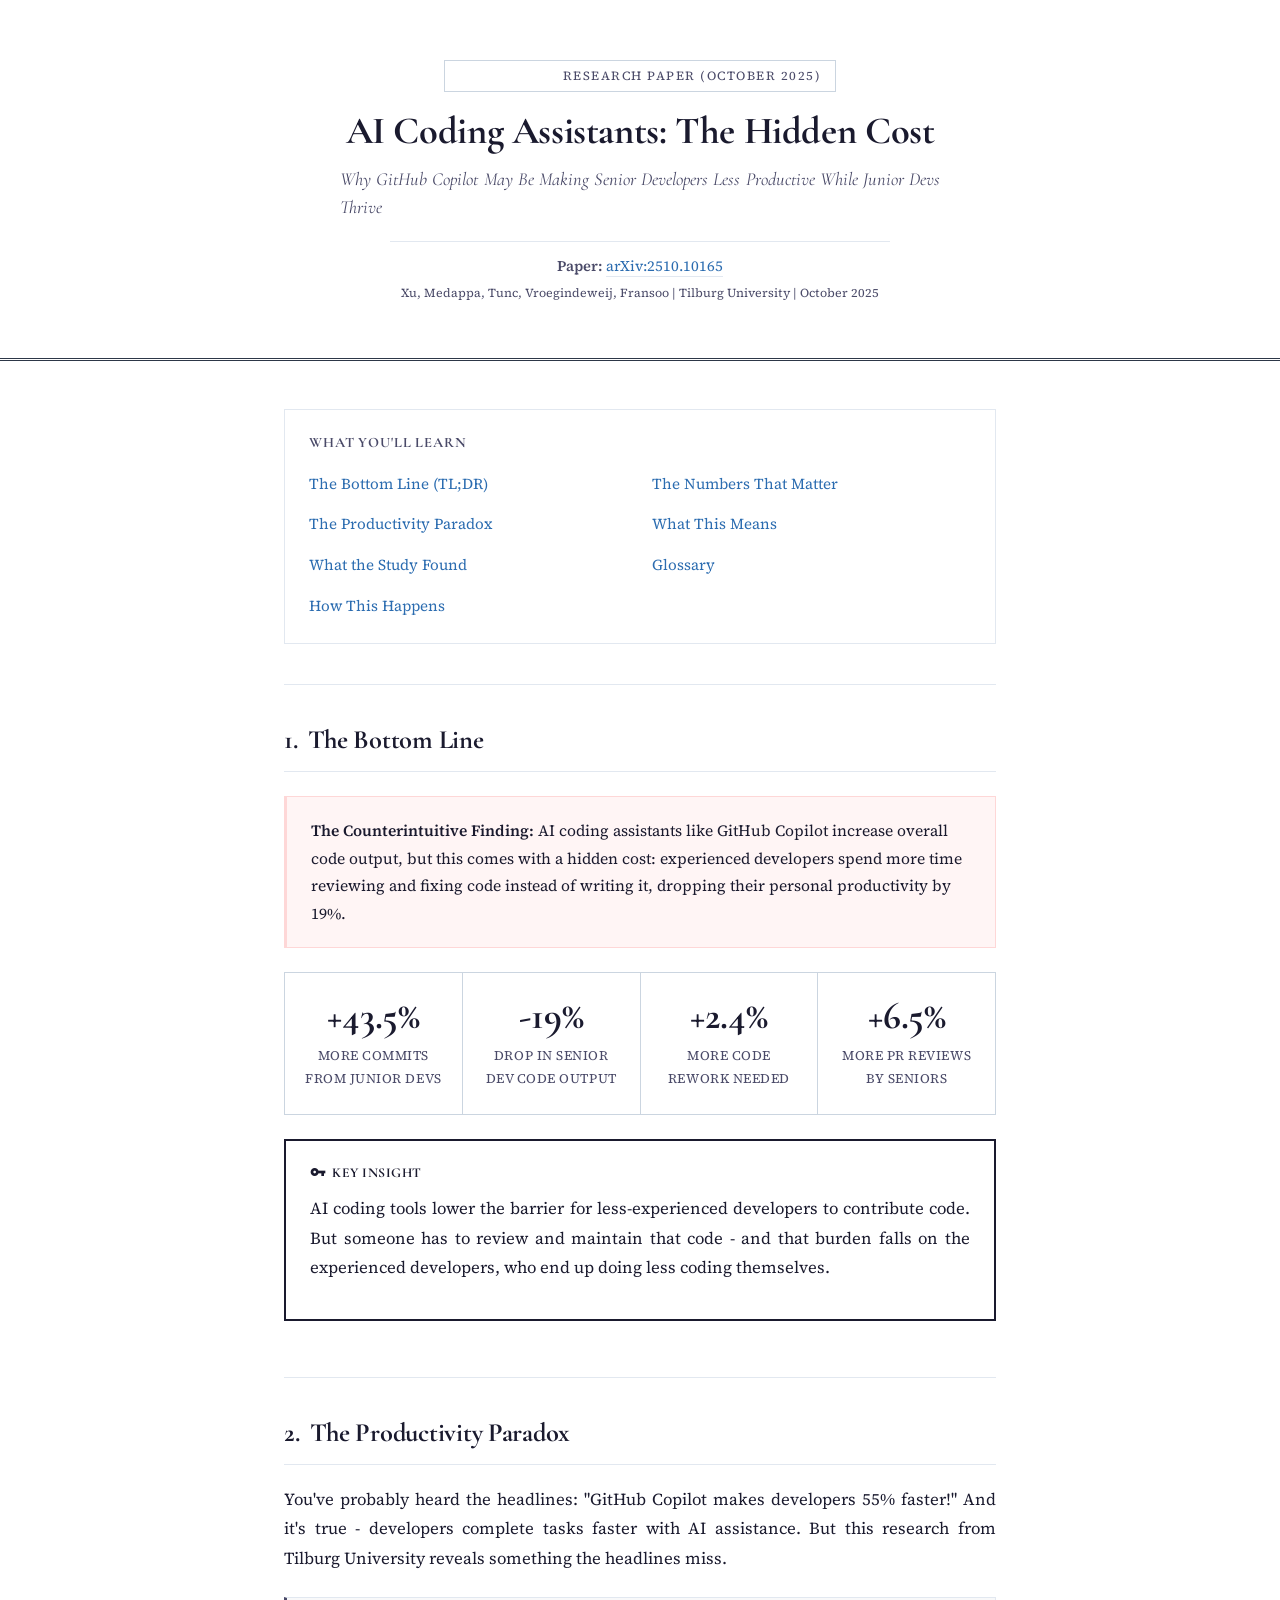
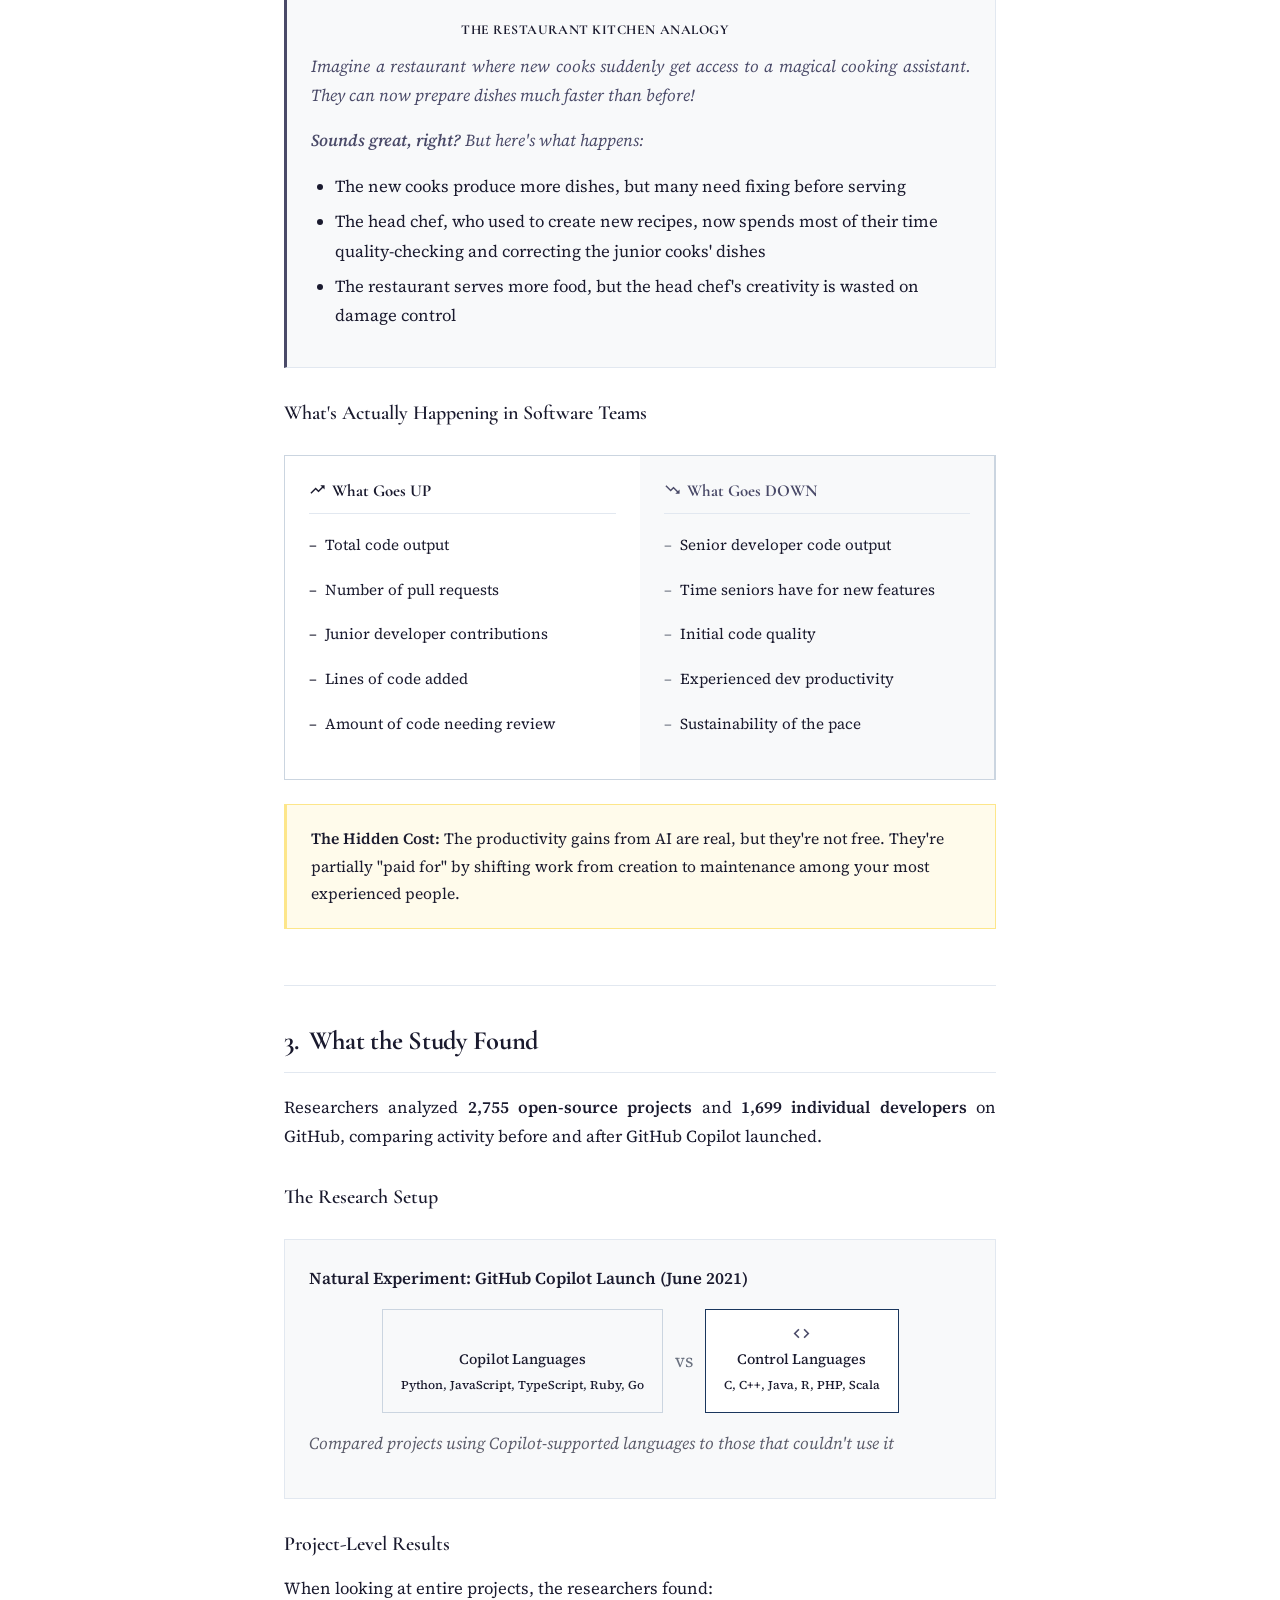
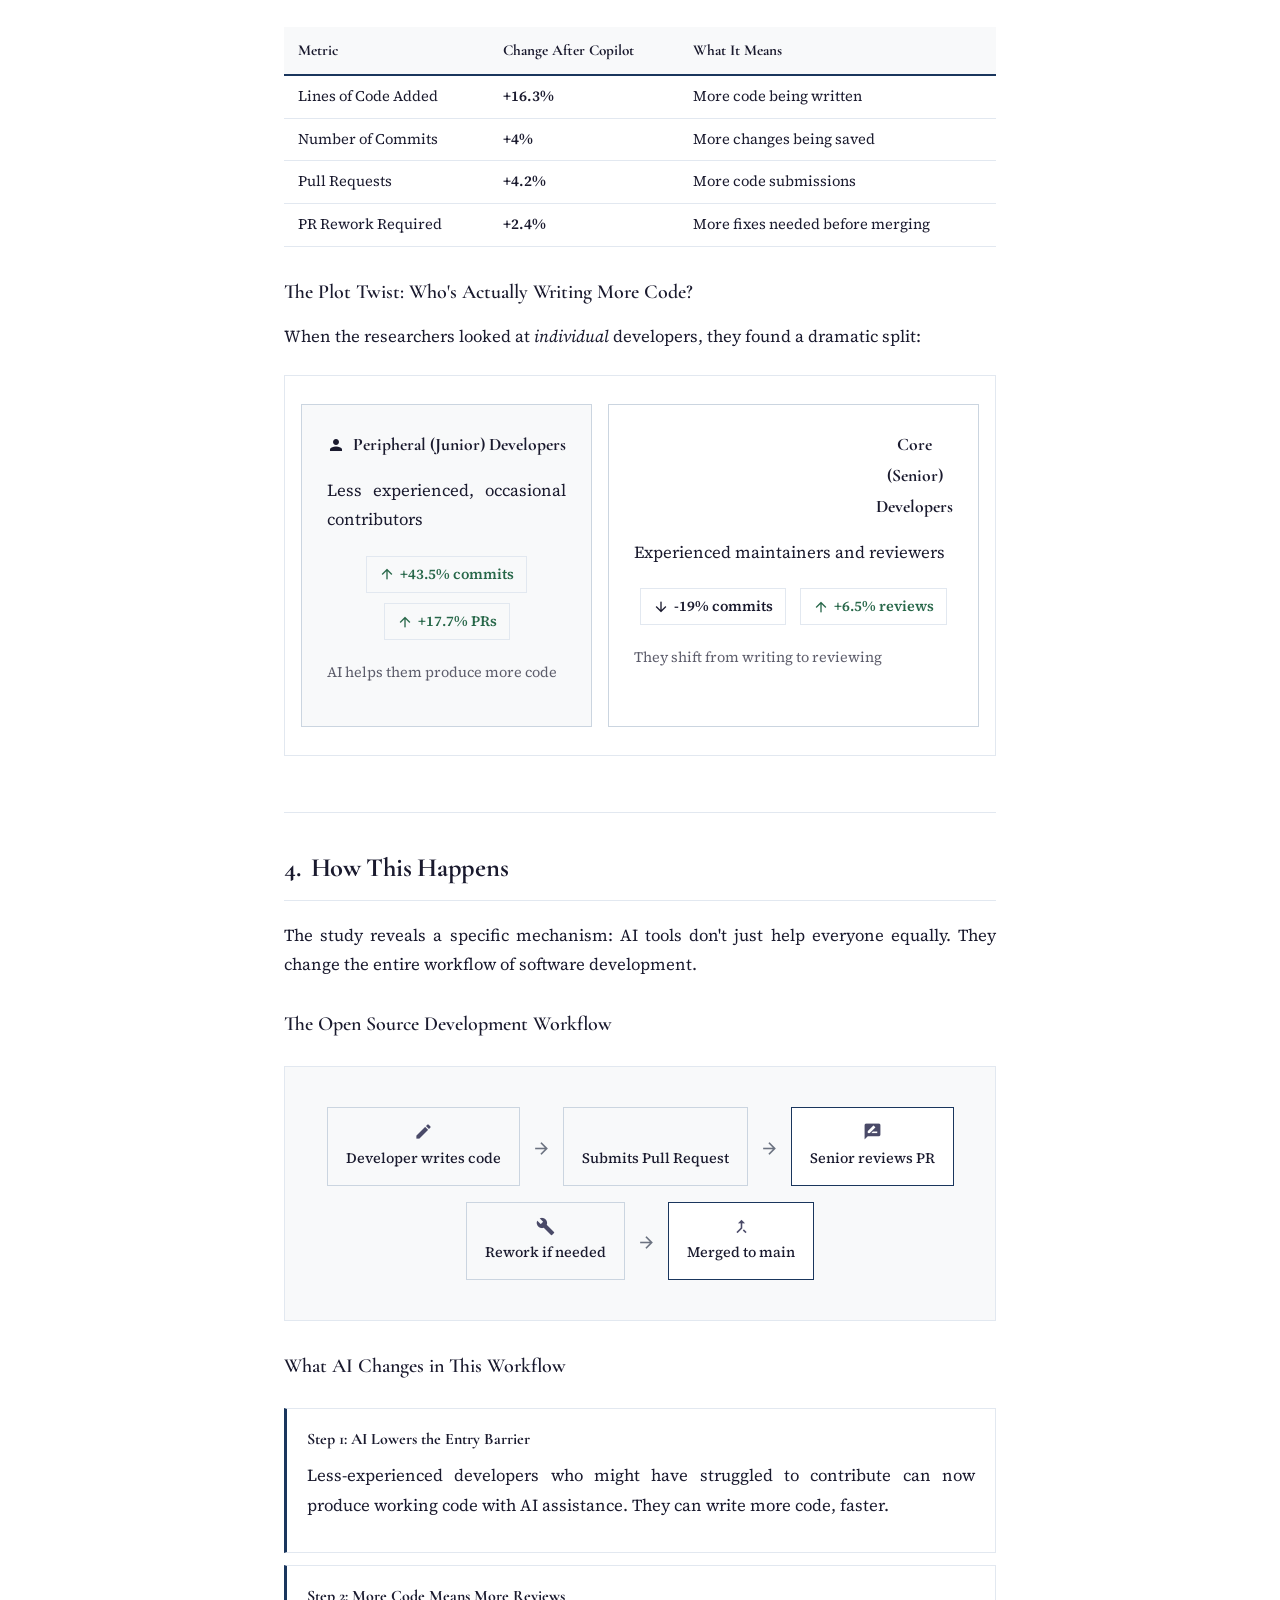
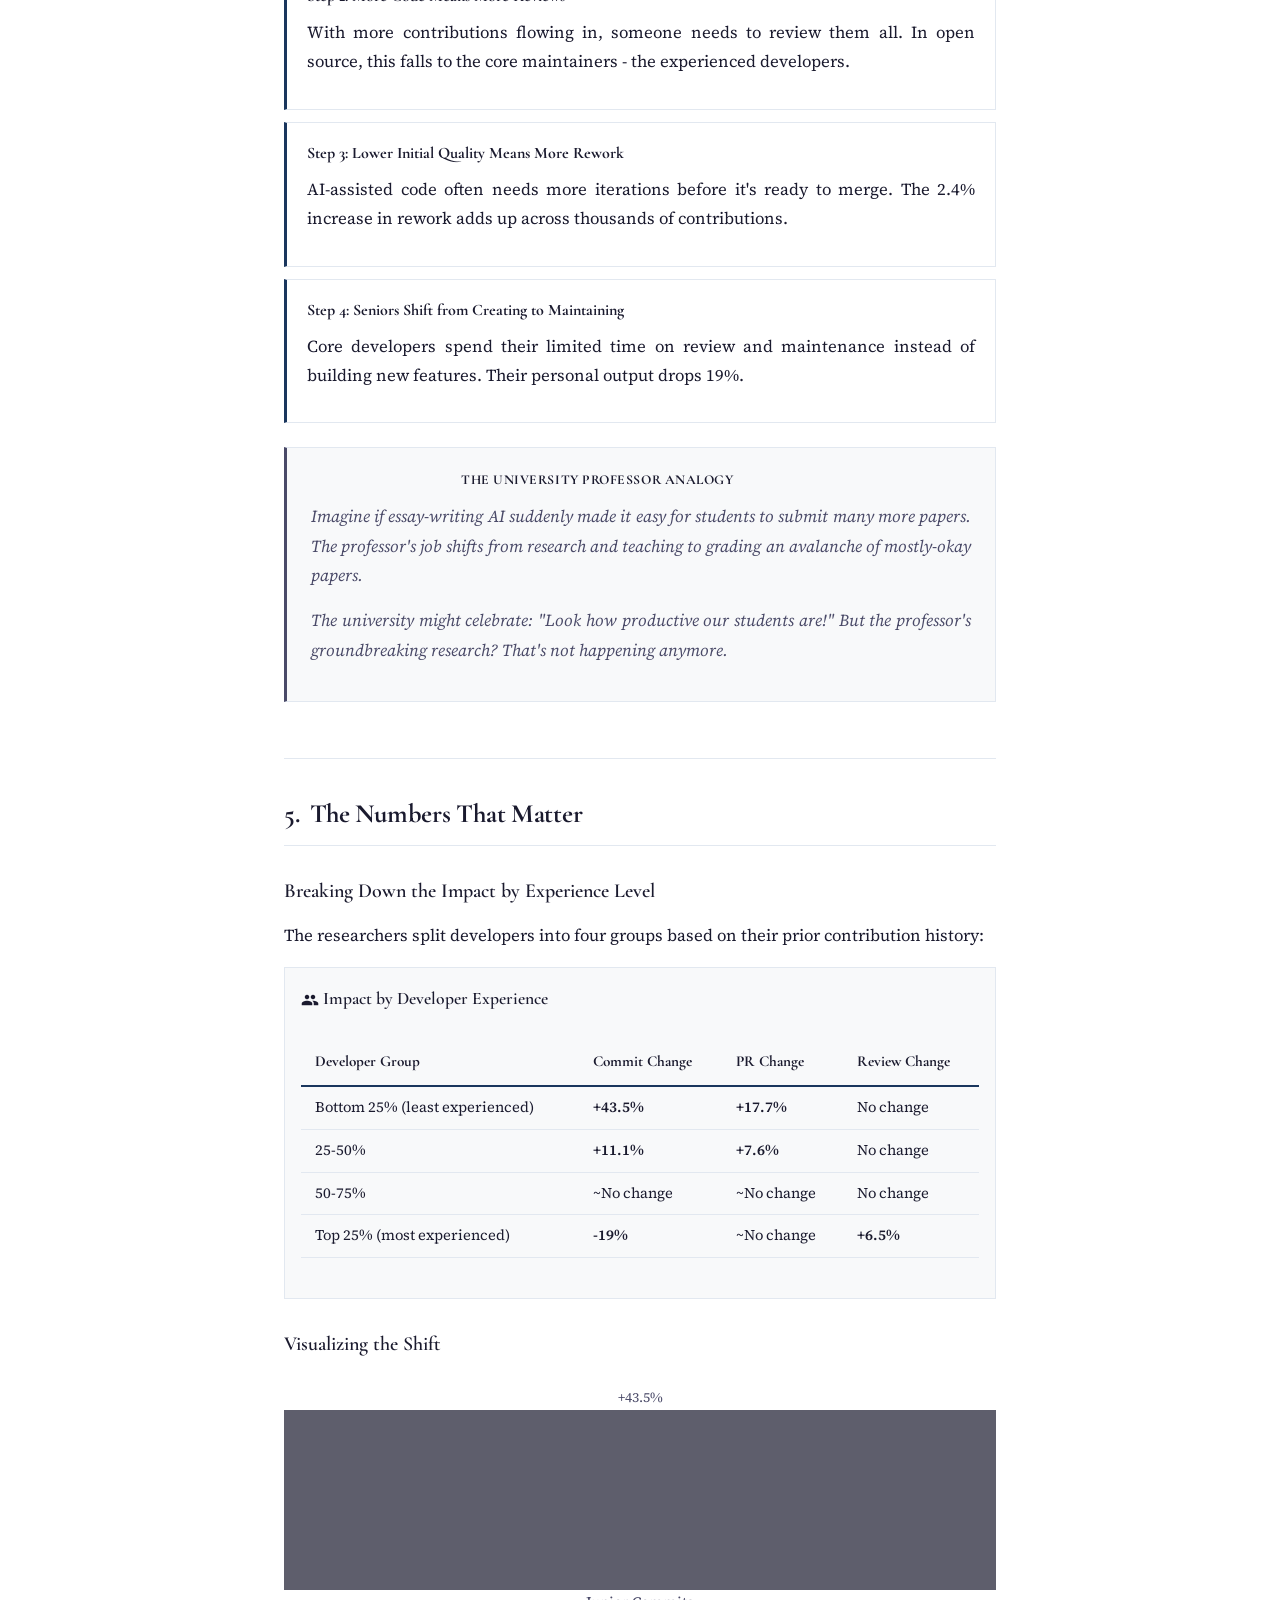
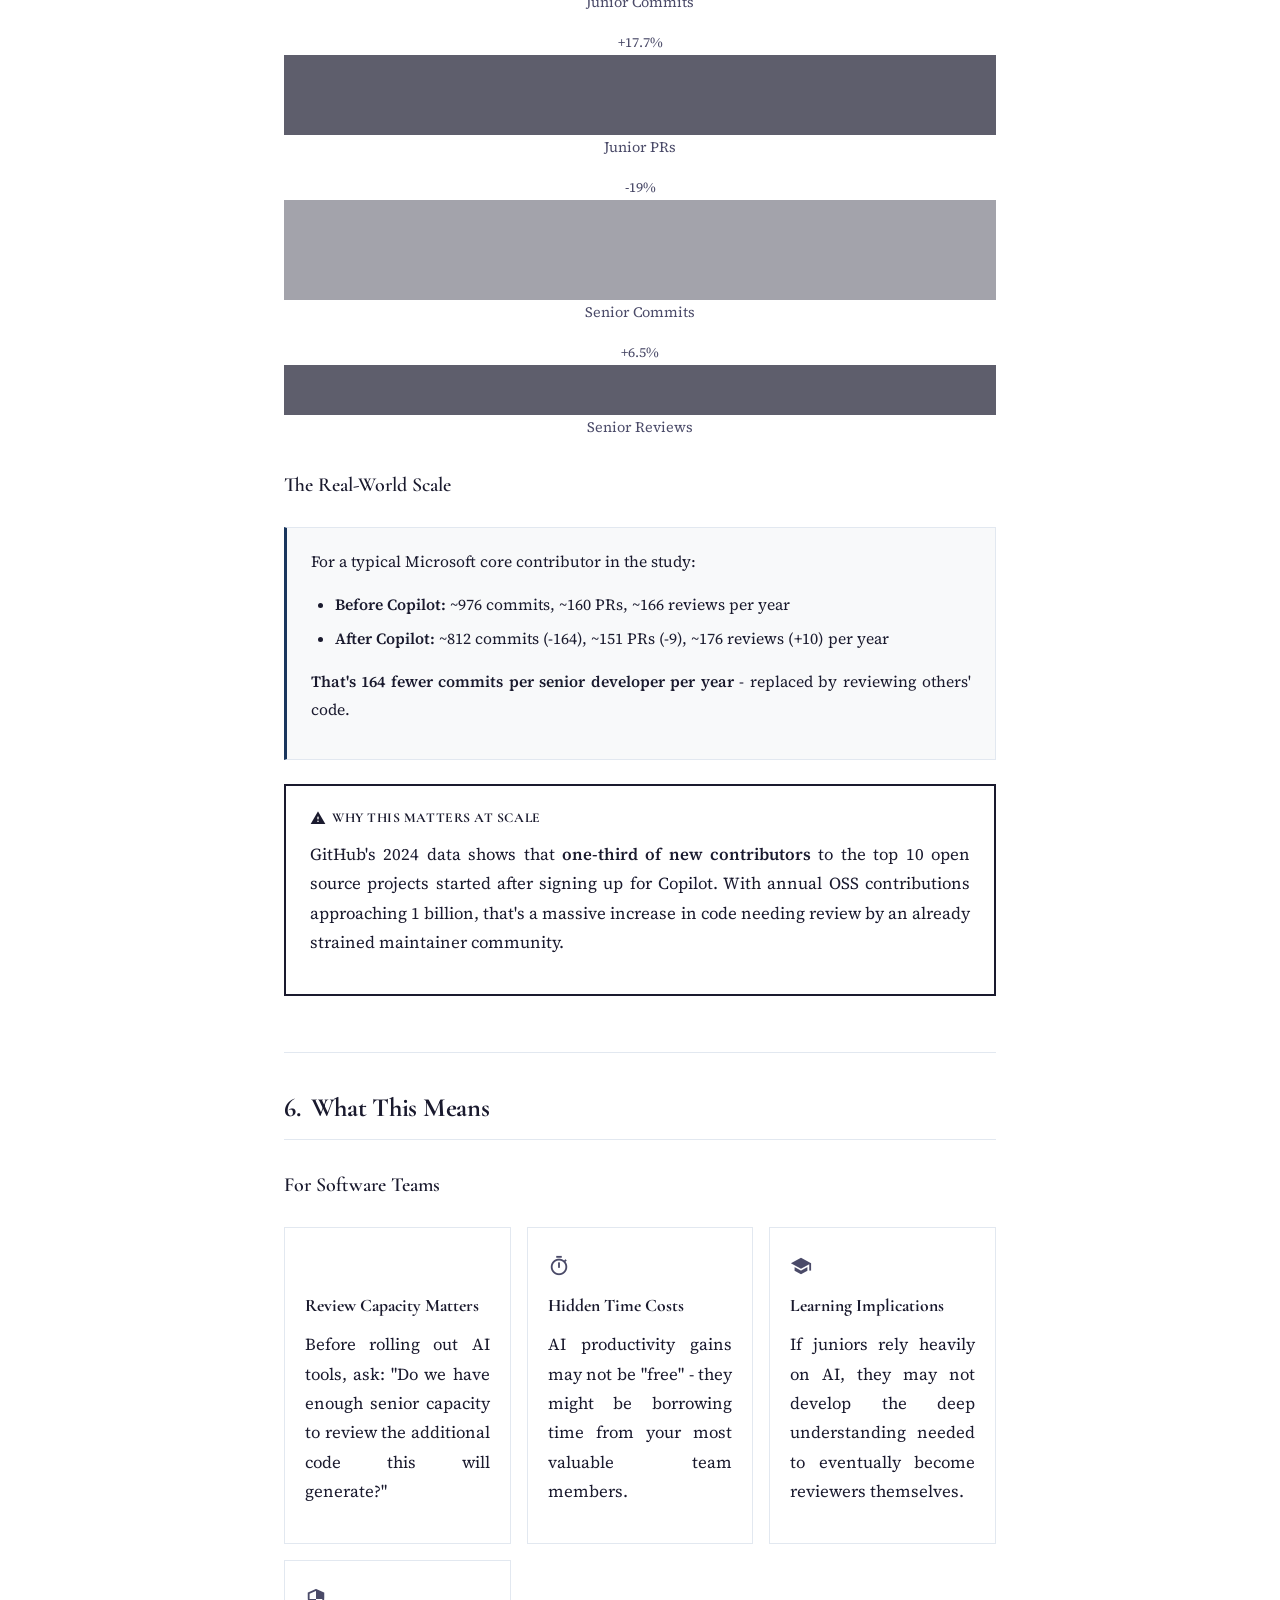
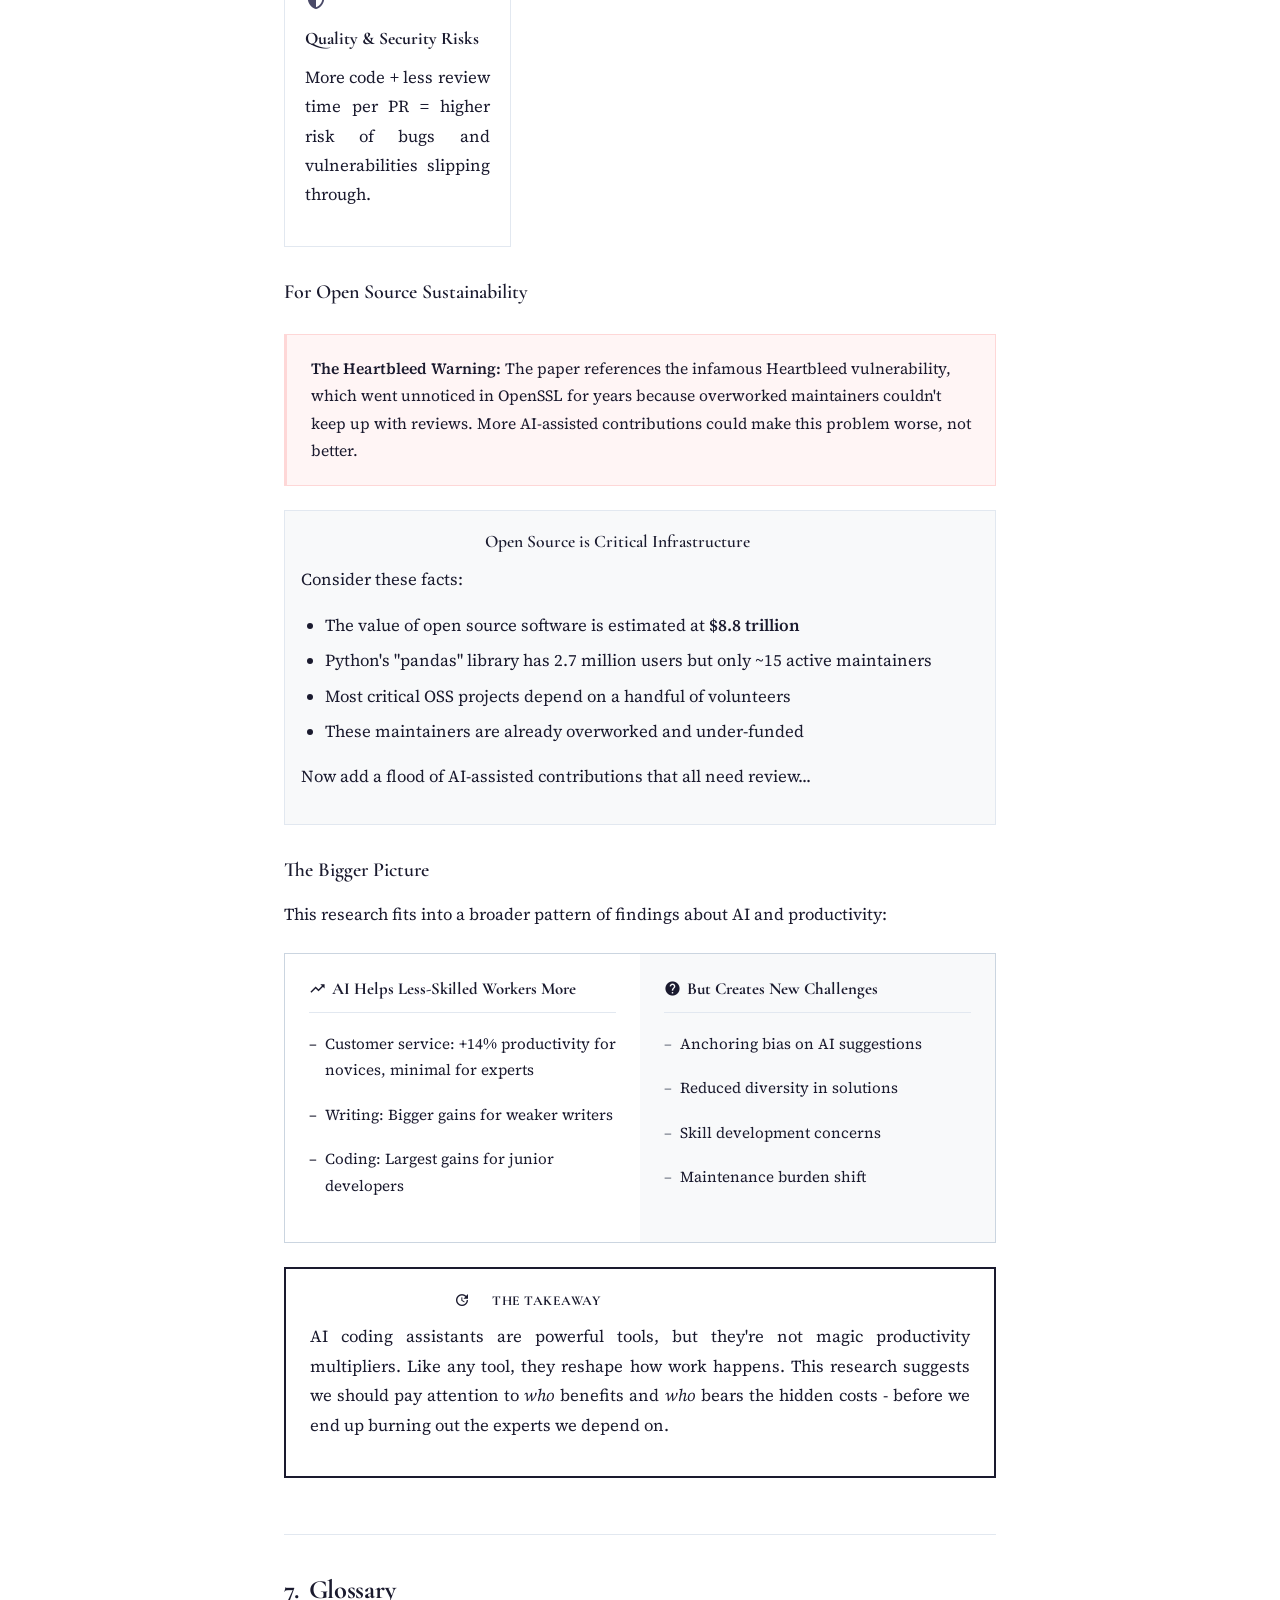
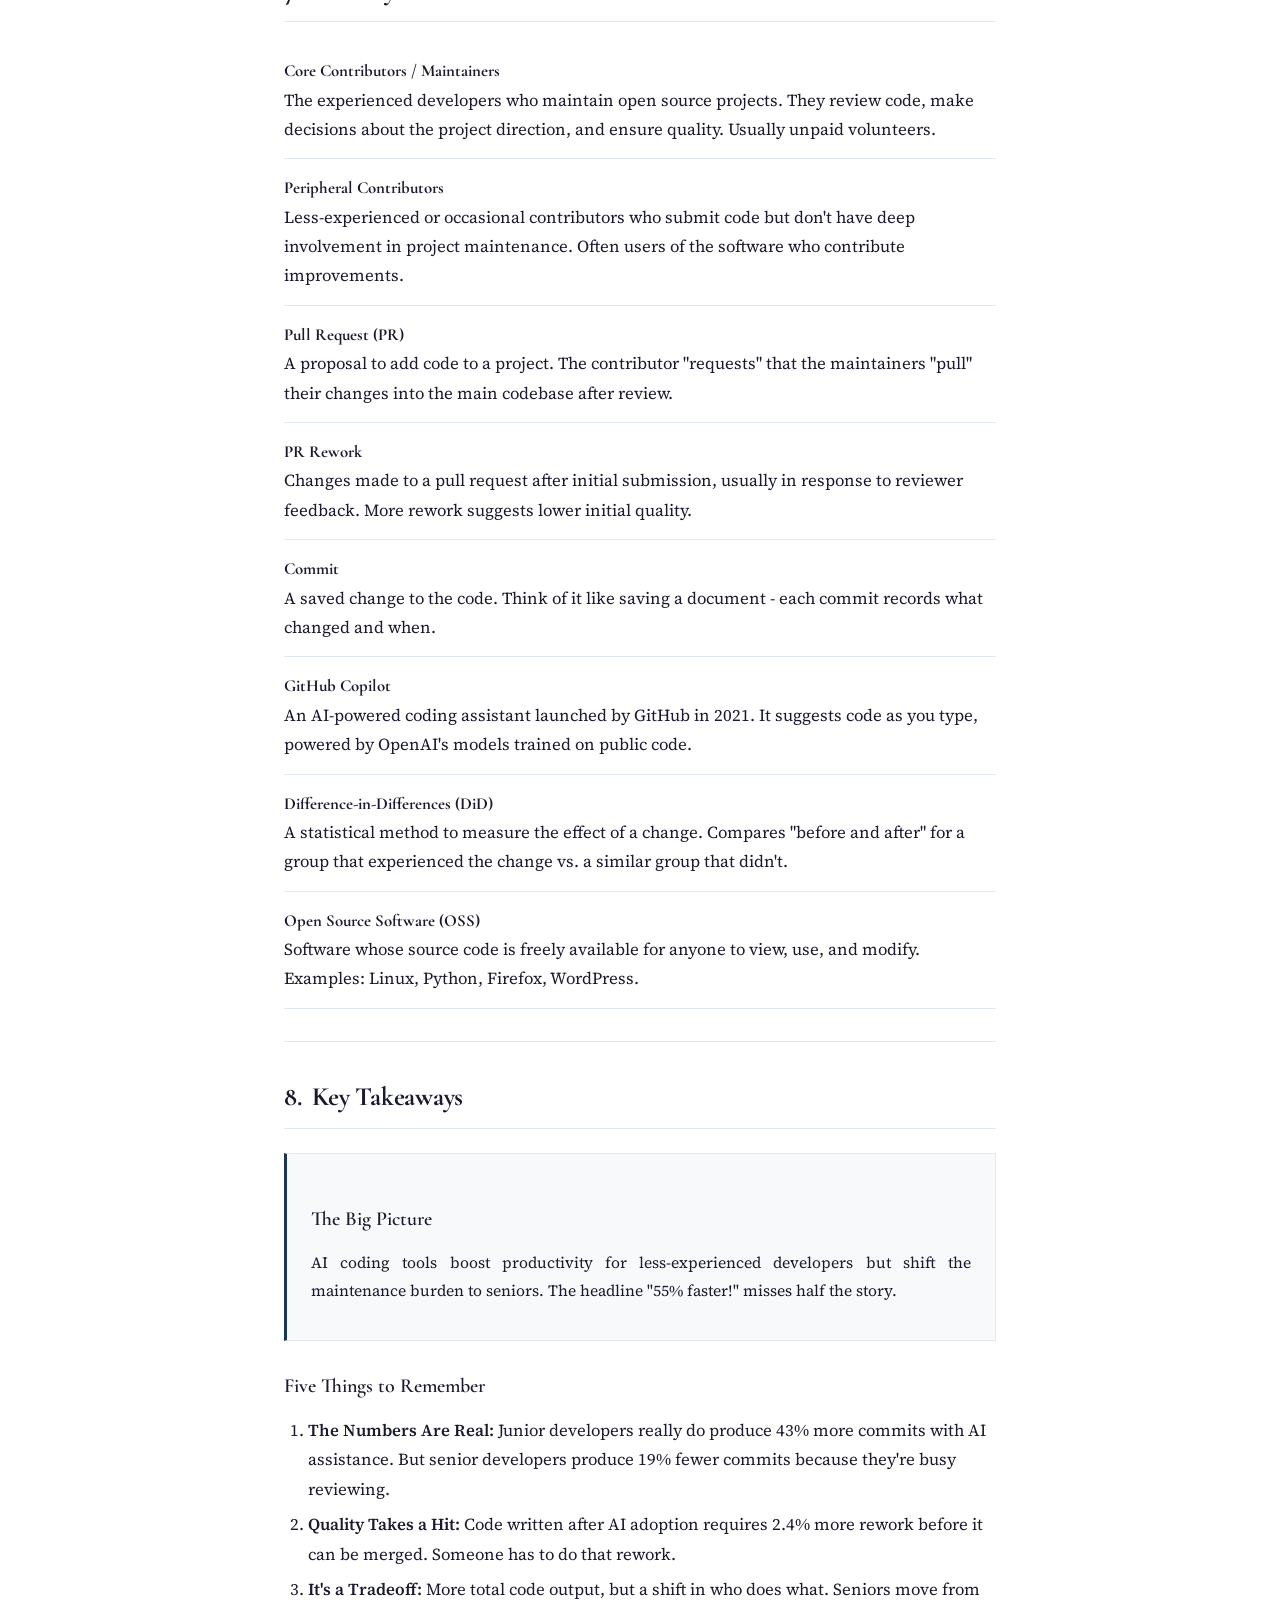
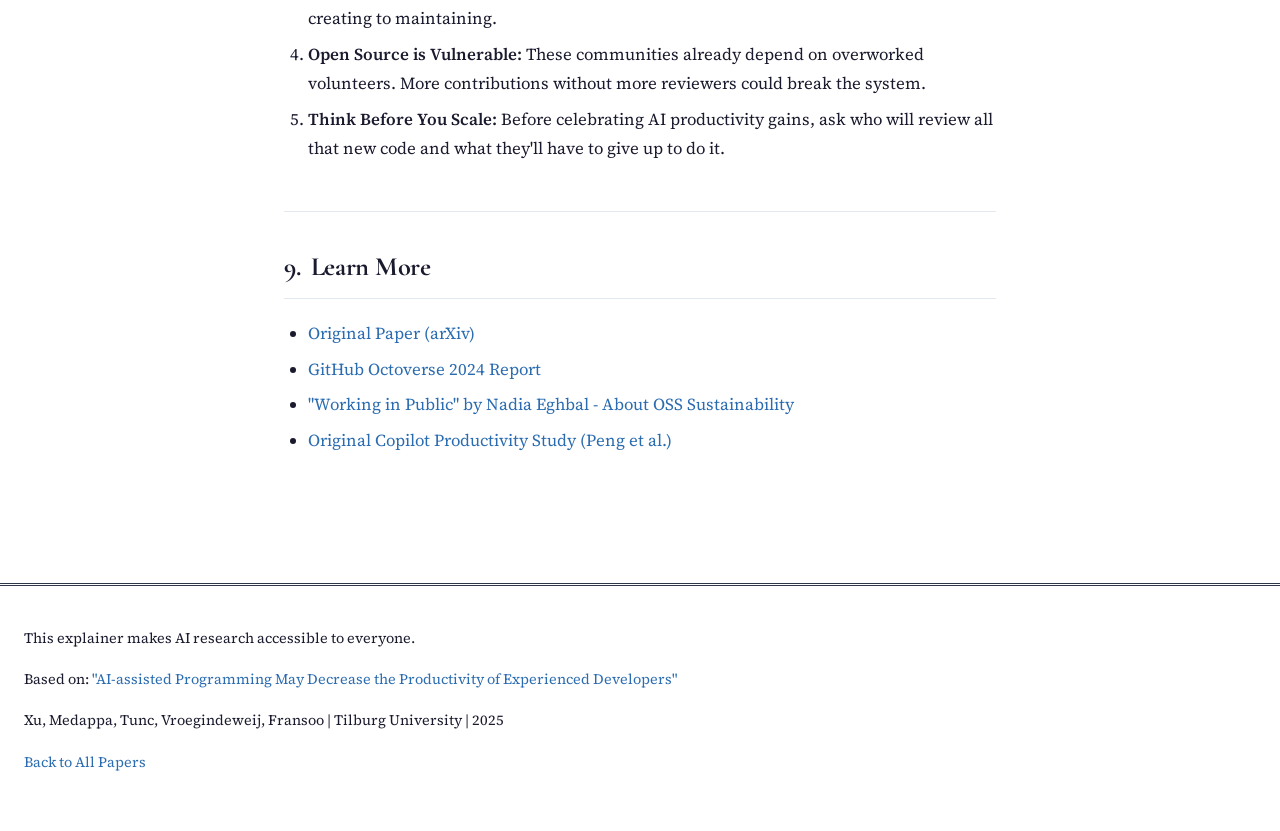
==== commit 41477fb0: "Add academic styling and hand-drawn doodle strips to book covers - Extract shared CSS into academic-" ====
--- a/AI-Coding-Productivity-Explained.html
+++ b/AI-Coding-Productivity-Explained.html
@@ -5,604 +5,47 @@
     <meta name="viewport" content="width=device-width, initial-scale=1.0">
     <title>AI Coding Assistants: The Hidden Cost Explained</title>
     <link href="https://fonts.googleapis.com/icon?family=Material+Icons" rel="stylesheet">
-    <link href="https://fonts.googleapis.com/css2?family=Cormorant+Garamond:ital,wght@0,400;0,500;0,600;0,700;1,400;1,500&family=Source+Serif+4:opsz,wght@8..60,400;8..60,500;8..60,600&display=swap" rel="stylesheet">
+    <link rel="stylesheet" href="academic-style.css">
     <style>
-        :root {
-            --primary: #8b4513;
-            --primary-dark: #6b3410;
-            --secondary: #a0522d;
-            --accent: #cd853f;
-            --success: #2d5a47;
-            --warning: #b8860b;
-            --bg-light: #faf8f5;
-            --bg-card: #fffef9;
-            --bg-page: #f5f1ea;
-            --text-primary: #2c2416;
-            --text-secondary: #5c5144;
-            --border: #e8e0d4;
-            --gold: #c9a227;
-            --burgundy: #722f37;
-        }
-
-        * {
-            margin: 0;
-            padding: 0;
-            box-sizing: border-box;
-        }
-
-        body {
-            font-family: 'Source Serif 4', Georgia, 'Times New Roman', serif;
-            line-height: 1.8;
-            color: var(--text-primary);
+        /* File-specific styles for classes not in academic-style.css */
+        .flow-box.junior {
+            background: var(--bg-aside);
+            color: var(--text-primary);
+            border: 1px solid var(--border-medium);
+        }
+
+        .flow-box.senior {
             background: var(--bg-page);
-            background-image: url("data:image/svg+xml,%3Csvg viewBox='0 0 400 400' xmlns='http://www.w3.org/2000/svg'%3E%3Cfilter id='noiseFilter'%3E%3CfeTurbulence type='fractalNoise' baseFrequency='0.9' numOctaves='4' stitchTiles='stitch'/%3E%3C/filter%3E%3Crect width='100%25' height='100%25' filter='url(%23noiseFilter)'/%3E%3C/svg%3E");
-            background-blend-mode: soft-light;
-            min-height: 100vh;
-        }
-
-        .container {
-            max-width: 900px;
-            margin: 0 auto;
-            padding: 20px;
-        }
-
-        header {
-            text-align: center;
-            padding: 60px 20px;
-            background:
-                linear-gradient(135deg, rgba(139, 69, 19, 0.9) 0%, rgba(160, 82, 45, 0.9) 100%),
-                url("https://images.unsplash.com/photo-1526374965328-7f61d4dc18c5?w=1200&q=80");
-            background-size: cover;
-            background-position: center;
-            color: white;
-            border-radius: 0 0 40px 40px;
-            margin-bottom: 40px;
-            box-shadow: 0 10px 40px rgba(124, 58, 237, 0.3);
-        }
-
-        header h1 {
-            font-size: 2.5rem;
-            margin-bottom: 15px;
-            font-weight: 700;
-        }
-
-        header .subtitle {
-            font-size: 1.2rem;
-            color: #ffffff;
-            max-width: 700px;
-            margin: 0 auto;
-        }
-
-        .paper-info {
-            background: rgba(255,255,255,0.15);
-            padding: 15px 25px;
-            border-radius: 12px;
-            margin-top: 25px;
-            display: inline-block;
-        }
-
-        .paper-info a {
-            color: white;
-            text-decoration: underline;
-        }
-
-        .research-badge {
-            display: inline-flex;
-            align-items: center;
-            gap: 8px;
-            background: rgba(255,255,255,0.2);
-            padding: 8px 16px;
-            border-radius: 20px;
-            font-size: 0.9rem;
-            margin-bottom: 20px;
-        }
-
-        section {
-            background: var(--bg-card);
-            border-radius: 20px;
-            padding: 35px;
-            margin-bottom: 30px;
-            box-shadow: 0 4px 20px rgba(0,0,0,0.08);
-            border: 1px solid var(--border);
-        }
-
-        h2 {
-            color: var(--primary);
-            font-size: 1.8rem;
-            margin-bottom: 20px;
-            display: flex;
-            align-items: center;
-            gap: 12px;
-        }
-
-        h2 .material-icons {
-            font-size: 2rem;
-            color: var(--primary);
-        }
-
-        h3 {
-            color: var(--secondary);
-            font-size: 1.3rem;
-            margin: 25px 0 15px;
-        }
-
-        p {
-            margin-bottom: 15px;
-            color: var(--text-primary);
-        }
-
-        .highlight-box {
-            background: linear-gradient(135deg, #faf6f0 0%, #f5efe5 100%);
-            padding: 25px 30px;
-            border-radius: 3px;
-            margin: 25px 0;
-            border: 1px solid var(--border);
-            position: relative;
-            box-shadow: inset 0 0 30px rgba(139, 69, 19, 0.03);
-        }
-
-        .highlight-box.success {
-            background: linear-gradient(135deg, #d1fae5 0%, #dcfce7 100%);
-        }
-
-        .highlight-box.warning {
-            background: linear-gradient(135deg, #fef3c7 0%, #fef9c3 100%);
-        }
-
-        .highlight-box.danger {
-            background: linear-gradient(135deg, #fee2e2 0%, #fef2f2 100%);
-        }
-
-        .analogy {
-            background: linear-gradient(135deg, #eff6ff 0%, #ecfeff 100%);
-            border: 2px dashed var(--secondary);
-            padding: 25px;
-            border-radius: 16px;
-            margin: 25px 0;
-        }
-
-        .analogy-title {
-            font-weight: 700;
-            color: var(--secondary);
-            margin-bottom: 10px;
-            font-size: 1.1rem;
-            display: flex;
-            align-items: center;
-            gap: 8px;
-        }
-
-        .analogy-title .material-icons {
-            font-size: 1.3rem;
-        }
-
-        .comparison-grid {
-            display: grid;
-            grid-template-columns: 1fr 1fr;
-            gap: 20px;
-            margin: 25px 0;
-        }
-
-        @media (max-width: 700px) {
-            .comparison-grid {
-                grid-template-columns: 1fr;
-            }
-        }
-
-        .comparison-card {
-            padding: 25px;
-            border-radius: 16px;
-            border: 2px solid;
-        }
-
-        .comparison-card.old {
-            background: #fef2f2;
-            border-color: #fecaca;
-        }
-
-        .comparison-card.new {
-            background: #f0fdf4;
-            border-color: #bbf7d0;
+            color: var(--text-primary);
+            border: 1px solid var(--border-dark);
+        }
+
+        .flow-box.ai {
+            background: var(--bg-aside);
+            color: var(--text-primary);
+            border: 1px solid var(--border-medium);
+        }
+
+        .flow-box.problem {
+            background: var(--bg-aside);
+            color: var(--text-primary);
+            border: 1px solid var(--border-medium);
         }
 
         .comparison-card.mixed {
-            background: #fef9c3;
-            border-color: #fde047;
-        }
-
-        .comparison-card h4 {
-            font-size: 1.1rem;
-            margin-bottom: 15px;
-            display: flex;
-            align-items: center;
-            gap: 8px;
-        }
-
-        .comparison-card.old h4 {
-            color: #2563eb;
-        }
-
-        .comparison-card.new h4 {
-            color: #16a34a;
+            background: var(--bg-aside);
+            border-color: var(--border-medium);
         }
 
         .comparison-card.mixed h4 {
-            color: #ca8a04;
-        }
-
-        .comparison-card ul {
-            list-style: none;
-            padding: 0;
-        }
-
-        .comparison-card li {
-            padding: 8px 0;
-            padding-left: 25px;
-            position: relative;
-        }
-
-        .stats-grid {
-            display: grid;
-            grid-template-columns: repeat(auto-fit, minmax(150px, 1fr));
-            gap: 20px;
-            margin: 25px 0;
-        }
-
-        .stat-card {
-            background: linear-gradient(135deg, var(--primary), var(--secondary));
-            color: white;
-            padding: 25px;
-            border-radius: 16px;
-            text-align: center;
-        }
-
-        .stat-card.warning {
-            background: linear-gradient(135deg, var(--warning), #f97316);
-        }
-
-        .stat-card.danger {
-            background: linear-gradient(135deg, var(--danger), #dc2626);
-        }
-
-        .stat-card.success {
-            background: linear-gradient(135deg, var(--success), #059669);
-        }
-
-        .stat-card .number {
-            font-size: 2.2rem;
-            font-weight: 700;
-        }
-
-        .stat-card .label {
-            font-size: 0.85rem;
-            color: #ffffff;
-            margin-top: 5px;
-        }
-
-        .concept-grid {
-            display: grid;
-            grid-template-columns: repeat(auto-fit, minmax(250px, 1fr));
-            gap: 20px;
-            margin: 25px 0;
-        }
-
-        .concept-card {
-            background: var(--bg-light);
-            padding: 25px;
-            border-radius: 16px;
-            border: 1px solid var(--border);
-            transition: transform 0.2s, box-shadow 0.2s;
-        }
-
-        .concept-card:hover {
-            transform: translateY(-5px);
-            box-shadow: 0 10px 30px rgba(0,0,0,0.1);
-        }
-
-        .concept-icon {
-            font-size: 2.5rem;
-            margin-bottom: 15px;
-            color: var(--primary);
-        }
-
-        .concept-icon .material-icons {
-            font-size: 2.5rem;
-        }
-
-        .concept-card h4 {
-            color: var(--primary);
-            margin-bottom: 10px;
-        }
-
-        .timeline {
-            position: relative;
-            padding-left: 30px;
-            margin: 25px 0;
-        }
-
-        .timeline::before {
-            content: "";
-            position: absolute;
-            left: 0;
-            top: 0;
-            bottom: 0;
-            width: 4px;
-            background: linear-gradient(to bottom, var(--primary), var(--secondary));
-            border-radius: 2px;
-        }
-
-        .timeline-item {
-            position: relative;
-            padding: 20px;
-            margin-bottom: 20px;
-            background: var(--bg-light);
-            border-radius: 12px;
-        }
-
-        .timeline-item::before {
-            content: "";
-            position: absolute;
-            left: -34px;
-            top: 25px;
-            width: 12px;
-            height: 12px;
-            background: var(--primary);
-            border-radius: 50%;
-            border: 3px solid white;
-            box-shadow: 0 0 0 3px var(--primary);
-        }
-
-        .timeline-item h4 {
-            color: var(--primary);
-            margin-bottom: 10px;
-        }
-
-        .glossary-term {
-            background: var(--bg-light);
-            padding: 20px 25px;
-            border-radius: 3px;
-            margin: 15px 0;
-            border: 1px solid var(--border);
-        }
-
-        .glossary-term strong {
-            color: var(--primary);
-            font-size: 1.1rem;
-        }
-
-        .key-insight {
-            background: linear-gradient(135deg, #fef3c7, #fef9c3);
-            border: 2px solid #fbbf24;
-            padding: 25px;
-            border-radius: 16px;
-            margin: 25px 0;
-        }
-
-        .key-insight-title {
-            color: #b45309;
-            font-weight: 700;
-            font-size: 1.1rem;
-            margin-bottom: 10px;
-            display: flex;
-            align-items: center;
-            gap: 8px;
-        }
-
-        .key-insight-title .material-icons {
-            font-size: 1.3rem;
-        }
-
-        .toc {
-            background: var(--bg-light);
-            padding: 25px 30px;
-            border-radius: 12px;
-            margin: 25px 0;
-        }
-
-        .toc h3 {
-            margin-top: 0;
-            margin-bottom: 15px;
-        }
-
-        .toc ul {
-            list-style: none;
-            padding: 0;
-        }
-
-        .toc li {
-            padding: 8px 0;
-        }
-
-        .toc a {
-            color: var(--primary);
-            text-decoration: none;
-            display: flex;
-            align-items: center;
-            gap: 10px;
-        }
-
-        .toc a:hover {
-            color: var(--secondary);
-        }
-
-        .flow-diagram {
-            background: #f8fafc;
-            border-radius: 16px;
-            padding: 30px;
-            margin: 25px 0;
-            text-align: center;
-        }
-
-        .flow-container {
-            display: flex;
-            justify-content: center;
-            align-items: center;
-            flex-wrap: wrap;
-            gap: 15px;
-            margin: 20px 0;
-        }
-
-        .flow-box {
-            padding: 20px 25px;
-            border-radius: 12px;
-            font-weight: 600;
-            text-align: center;
-            min-width: 140px;
-        }
-
-        .flow-box.junior {
-            background: linear-gradient(135deg, #dbeafe, #bfdbfe);
-            color: #1e40af;
-        }
-
-        .flow-box.senior {
-            background: linear-gradient(135deg, #dcfce7, #bbf7d0);
-            color: #166534;
-        }
-
-        .flow-box.ai {
-            background: linear-gradient(135deg, #f5f3ff, #ede9fe);
-            color: #5b21b6;
-        }
-
-        .flow-box.problem {
-            background: linear-gradient(135deg, #fee2e2, #fecaca);
-            color: #991b1b;
-        }
-
-        .flow-box .material-icons {
-            font-size: 1.5rem;
-            display: block;
-            margin-bottom: 5px;
-        }
-
-        .arrow {
-            font-size: 1.5rem;
-            color: var(--text-secondary);
-        }
-
-        .arrow .material-icons {
-            font-size: 1.5rem;
-        }
-
-        .balance-visual {
-            display: flex;
-            justify-content: center;
-            align-items: flex-end;
-            gap: 40px;
-            margin: 30px 0;
-            flex-wrap: wrap;
-        }
-
-        .bar-container {
-            text-align: center;
-        }
-
-        .bar {
-            width: 80px;
-            background: linear-gradient(to top, var(--primary), var(--secondary));
-            border-radius: 8px 8px 0 0;
-            margin: 0 auto 10px;
-            transition: height 0.3s;
-        }
-
-        .bar.negative {
-            background: linear-gradient(to top, var(--danger), #f87171);
-        }
-
-        .bar.positive {
-            background: linear-gradient(to top, var(--success), #34d399);
-        }
-
-        .bar-label {
-            font-size: 0.85rem;
-            color: var(--text-secondary);
-        }
-
-        .bar-value {
-            font-weight: 700;
-            color: var(--text-primary);
-            margin-bottom: 5px;
-        }
-
-        .scenario-box {
-            background: var(--bg-light);
-            border-radius: 12px;
-            padding: 25px;
-            margin: 20px 0;
-            border: 1px solid var(--border);
-        }
-
-        .scenario-box h4 {
-            color: var(--primary);
-            margin-bottom: 15px;
-            display: flex;
-            align-items: center;
-            gap: 8px;
-        }
-
-        footer {
-            text-align: center;
-            padding: 40px 20px;
-            color: var(--text-secondary);
-        }
-
-        footer a {
-            color: var(--primary);
-            text-decoration: none;
-        }
-
-        footer a:hover {
-            text-decoration: underline;
-        }
-
-        .impact-list {
-            display: grid;
-            grid-template-columns: repeat(auto-fit, minmax(200px, 1fr));
-            gap: 15px;
-            margin: 20px 0;
-        }
-
-        .impact-item {
-            display: flex;
-            align-items: center;
-            gap: 12px;
-            padding: 15px;
-            background: var(--bg-light);
-            border-radius: 12px;
-        }
-
-        .impact-item .material-icons {
-            font-size: 2rem;
-            color: var(--primary);
-        }
-
-        .data-table {
-            width: 100%;
-            border-collapse: collapse;
-            margin: 20px 0;
-        }
-
-        .data-table th, .data-table td {
-            padding: 12px 15px;
-            text-align: left;
-            border-bottom: 1px solid var(--border);
-        }
-
-        .data-table th {
-            background: var(--bg-light);
-            font-weight: 600;
-            color: var(--primary);
-        }
-
-        .data-table tr:hover {
-            background: var(--bg-light);
+            color: var(--text-primary);
         }
 
         .contributor-visual {
             display: grid;
             grid-template-columns: 1fr 1fr;
-            gap: 20px;
-            margin: 25px 0;
+            gap: 16px;
+            margin: 24px 0;
         }
 
         @media (max-width: 600px) {
@@ -613,18 +56,16 @@
 
         .contributor-box {
             padding: 25px;
-            border-radius: 16px;
             text-align: center;
+            border: 1px solid var(--border-medium);
         }
 
         .contributor-box.peripheral {
-            background: linear-gradient(135deg, #dbeafe, #bfdbfe);
-            border: 2px solid #3b82f6;
+            background: var(--bg-aside);
         }
 
         .contributor-box.core {
-            background: linear-gradient(135deg, #dcfce7, #bbf7d0);
-            border: 2px solid #22c55e;
+            background: var(--bg-page);
         }
 
         .contributor-box h4 {
@@ -633,30 +74,46 @@
             align-items: center;
             justify-content: center;
             gap: 8px;
-        }
-
-        .contributor-box.peripheral h4 { color: #1d4ed8; }
-        .contributor-box.core h4 { color: #16a34a; }
+            font-family: var(--font-heading);
+            font-weight: 700;
+            color: var(--text-primary);
+        }
 
         .change-indicator {
             display: inline-flex;
             align-items: center;
             gap: 5px;
             padding: 5px 12px;
-            border-radius: 20px;
             font-weight: 600;
             font-size: 0.9rem;
             margin: 5px;
+            border: 1px solid var(--border-light);
         }
 
         .change-indicator.up {
-            background: #dcfce7;
-            color: #16a34a;
+            color: var(--color-success);
         }
 
         .change-indicator.down {
-            background: #fee2e2;
-            color: #2563eb;
+            color: var(--text-primary);
+        }
+
+        .stat-card.danger {
+            background: var(--bg-page);
+        }
+
+        .stat-card.danger .number {
+            color: var(--text-primary);
+        }
+
+        .stat-card.danger .label {
+            color: var(--text-secondary);
+        }
+
+        .highlight-box.danger {
+            background: #fff5f5;
+            border-left-color: var(--color-danger);
+            border-color: #fed7d7;
         }
     </style>
 </head>
@@ -735,7 +192,7 @@
                 <div class="analogy-title"><span class="material-icons">lightbulb</span> The Restaurant Kitchen Analogy</div>
                 <p>Imagine a restaurant where new cooks suddenly get access to a magical cooking assistant. They can now prepare dishes much faster than before!</p>
                 <p><strong>Sounds great, right?</strong> But here's what happens:</p>
-                <ul style="margin-top: 10px; padding-left: 20px;">
+                <ul>
                     <li>The new cooks produce more dishes, but many need fixing before serving</li>
                     <li>The head chef, who used to create new recipes, now spends most of their time quality-checking and correcting the junior cooks' dishes</li>
                     <li>The restaurant serves more food, but the head chef's creativity is wasted on damage control</li>
@@ -781,7 +238,7 @@
             <h3>The Research Setup</h3>
 
             <div class="flow-diagram">
-                <p style="margin-bottom: 20px;"><strong>Natural Experiment: GitHub Copilot Launch (June 2021)</strong></p>
+                <p><strong>Natural Experiment: GitHub Copilot Launch (June 2021)</strong></p>
                 <div class="flow-container">
                     <div class="flow-box ai">
                         <span class="material-icons">smart_toy</span>
@@ -795,7 +252,7 @@
                         <small>C, C++, Java, R, PHP, Scala</small>
                     </div>
                 </div>
-                <p style="color: var(--text-secondary); margin-top: 15px;"><em>Compared projects using Copilot-supported languages to those that couldn't use it</em></p>
+                <p style="opacity: 0.7;"><em>Compared projects using Copilot-supported languages to those that couldn't use it</em></p>
             </div>
 
             <h3>Project-Level Results</h3>
@@ -813,22 +270,22 @@
                 <tbody>
                     <tr>
                         <td>Lines of Code Added</td>
-                        <td style="color: #16a34a; font-weight: 600;">+16.3%</td>
+                        <td><strong>+16.3%</strong></td>
                         <td>More code being written</td>
                     </tr>
                     <tr>
                         <td>Number of Commits</td>
-                        <td style="color: #16a34a; font-weight: 600;">+4%</td>
+                        <td><strong>+4%</strong></td>
                         <td>More changes being saved</td>
                     </tr>
                     <tr>
                         <td>Pull Requests</td>
-                        <td style="color: #16a34a; font-weight: 600;">+4.2%</td>
+                        <td><strong>+4.2%</strong></td>
                         <td>More code submissions</td>
                     </tr>
                     <tr>
                         <td>PR Rework Required</td>
-                        <td style="color: #2563eb; font-weight: 600;">+2.4%</td>
+                        <td><strong>+2.4%</strong></td>
                         <td>More fixes needed before merging</td>
                     </tr>
                 </tbody>
@@ -846,7 +303,7 @@
                         <span class="change-indicator up"><span class="material-icons" style="font-size: 1rem;">arrow_upward</span> +43.5% commits</span>
                         <span class="change-indicator up"><span class="material-icons" style="font-size: 1rem;">arrow_upward</span> +17.7% PRs</span>
                     </div>
-                    <p style="margin-top: 15px; font-size: 0.9rem; color: var(--text-secondary);">AI helps them produce more code</p>
+                    <p style="margin-top: 15px; font-size: 0.9rem; opacity: 0.7;">AI helps them produce more code</p>
                 </div>
                 <div class="contributor-box core">
                     <h4><span class="material-icons">military_tech</span> Core (Senior) Developers</h4>
@@ -855,7 +312,7 @@
                         <span class="change-indicator down"><span class="material-icons" style="font-size: 1rem;">arrow_downward</span> -19% commits</span>
                         <span class="change-indicator up"><span class="material-icons" style="font-size: 1rem;">arrow_upward</span> +6.5% reviews</span>
                     </div>
-                    <p style="margin-top: 15px; font-size: 0.9rem; color: var(--text-secondary);">They shift from writing to reviewing</p>
+                    <p style="margin-top: 15px; font-size: 0.9rem; opacity: 0.7;">They shift from writing to reviewing</p>
                 </div>
             </div>
         </section>
@@ -869,33 +326,31 @@
             <h3>The Open Source Development Workflow</h3>
 
             <div class="flow-diagram">
-                <div class="flow-container" style="flex-direction: column; gap: 20px;">
-                    <div style="display: flex; align-items: center; gap: 15px; flex-wrap: wrap; justify-content: center;">
-                        <div class="flow-box junior">
-                            <span class="material-icons">edit</span>
-                            Developer writes code
-                        </div>
-                        <span class="arrow"><span class="material-icons">arrow_forward</span></span>
-                        <div class="flow-box ai">
-                            <span class="material-icons">upload</span>
-                            Submits Pull Request
-                        </div>
-                        <span class="arrow"><span class="material-icons">arrow_forward</span></span>
-                        <div class="flow-box senior">
-                            <span class="material-icons">rate_review</span>
-                            Senior reviews PR
-                        </div>
-                    </div>
-                    <div style="display: flex; align-items: center; gap: 15px; flex-wrap: wrap; justify-content: center;">
-                        <div class="flow-box problem">
-                            <span class="material-icons">build</span>
-                            Rework if needed
-                        </div>
-                        <span class="arrow"><span class="material-icons">arrow_forward</span></span>
-                        <div class="flow-box senior">
-                            <span class="material-icons">merge_type</span>
-                            Merged to main
-                        </div>
+                <div class="flow-container">
+                    <div class="flow-box junior">
+                        <span class="material-icons">edit</span>
+                        Developer writes code
+                    </div>
+                    <span class="arrow"><span class="material-icons">arrow_forward</span></span>
+                    <div class="flow-box ai">
+                        <span class="material-icons">upload</span>
+                        Submits Pull Request
+                    </div>
+                    <span class="arrow"><span class="material-icons">arrow_forward</span></span>
+                    <div class="flow-box senior">
+                        <span class="material-icons">rate_review</span>
+                        Senior reviews PR
+                    </div>
+                </div>
+                <div class="flow-container">
+                    <div class="flow-box problem">
+                        <span class="material-icons">build</span>
+                        Rework if needed
+                    </div>
+                    <span class="arrow"><span class="material-icons">arrow_forward</span></span>
+                    <div class="flow-box senior">
+                        <span class="material-icons">merge_type</span>
+                        Merged to main
                     </div>
                 </div>
             </div>
@@ -950,14 +405,14 @@
                     <tbody>
                         <tr>
                             <td>Bottom 25% (least experienced)</td>
-                            <td style="color: #16a34a; font-weight: 600;">+43.5%</td>
-                            <td style="color: #16a34a; font-weight: 600;">+17.7%</td>
+                            <td><strong>+43.5%</strong></td>
+                            <td><strong>+17.7%</strong></td>
                             <td>No change</td>
                         </tr>
                         <tr>
                             <td>25-50%</td>
-                            <td style="color: #16a34a; font-weight: 600;">+11.1%</td>
-                            <td style="color: #16a34a; font-weight: 600;">+7.6%</td>
+                            <td><strong>+11.1%</strong></td>
+                            <td><strong>+7.6%</strong></td>
                             <td>No change</td>
                         </tr>
                         <tr>
@@ -968,9 +423,9 @@
                         </tr>
                         <tr>
                             <td>Top 25% (most experienced)</td>
-                            <td style="color: #2563eb; font-weight: 600;">-19%</td>
+                            <td><strong>-19%</strong></td>
                             <td>~No change</td>
-                            <td style="color: #f59e0b; font-weight: 600;">+6.5%</td>
+                            <td><strong>+6.5%</strong></td>
                         </tr>
                     </tbody>
                 </table>
@@ -981,17 +436,17 @@
             <div class="balance-visual">
                 <div class="bar-container">
                     <div class="bar-value">+43.5%</div>
-                    <div class="bar positive" style="height: 180px;"></div>
+                    <div class="bar" style="height: 180px;"></div>
                     <div class="bar-label">Junior Commits</div>
                 </div>
                 <div class="bar-container">
                     <div class="bar-value">+17.7%</div>
-                    <div class="bar positive" style="height: 80px;"></div>
+                    <div class="bar" style="height: 80px;"></div>
                     <div class="bar-label">Junior PRs</div>
                 </div>
                 <div class="bar-container">
                     <div class="bar-value">-19%</div>
-                    <div class="bar negative" style="height: 100px;"></div>
+                    <div class="bar" style="height: 100px; opacity: 0.4;"></div>
                     <div class="bar-label">Senior Commits</div>
                 </div>
                 <div class="bar-container">
@@ -1005,11 +460,11 @@
 
             <div class="highlight-box">
                 <p>For a typical Microsoft core contributor in the study:</p>
-                <ul style="padding-left: 20px; margin-top: 10px;">
+                <ul>
                     <li><strong>Before Copilot:</strong> ~976 commits, ~160 PRs, ~166 reviews per year</li>
                     <li><strong>After Copilot:</strong> ~812 commits (-164), ~151 PRs (-9), ~176 reviews (+10) per year</li>
                 </ul>
-                <p style="margin-top: 10px; margin-bottom: 0;"><strong>That's 164 fewer commits per senior developer per year</strong> - replaced by reviewing others' code.</p>
+                <p><strong>That's 164 fewer commits per senior developer per year</strong> - replaced by reviewing others' code.</p>
             </div>
 
             <div class="key-insight">
@@ -1056,13 +511,13 @@
             <div class="scenario-box">
                 <h4><span class="material-icons">foundation</span> Open Source is Critical Infrastructure</h4>
                 <p>Consider these facts:</p>
-                <ul style="padding-left: 20px; margin-top: 10px;">
+                <ul>
                     <li>The value of open source software is estimated at <strong>$8.8 trillion</strong></li>
                     <li>Python's "pandas" library has 2.7 million users but only ~15 active maintainers</li>
                     <li>Most critical OSS projects depend on a handful of volunteers</li>
                     <li>These maintainers are already overworked and under-funded</li>
                 </ul>
-                <p style="margin-top: 15px;">Now add a flood of AI-assisted contributions that all need review...</p>
+                <p>Now add a flood of AI-assisted contributions that all need review...</p>
             </div>
 
             <h3>The Bigger Picture</h3>
@@ -1145,22 +600,22 @@
             <h2><span class="material-icons">flag</span> Key Takeaways</h2>
 
             <div class="highlight-box">
-                <h3 style="margin-top: 0; color: var(--primary);">The Big Picture</h3>
-                <p style="margin-bottom: 0;">AI coding tools boost productivity for less-experienced developers but shift the maintenance burden to seniors. The headline "55% faster!" misses half the story.</p>
+                <h3>The Big Picture</h3>
+                <p>AI coding tools boost productivity for less-experienced developers but shift the maintenance burden to seniors. The headline "55% faster!" misses half the story.</p>
             </div>
 
             <h3>Five Things to Remember</h3>
 
-            <ol style="padding-left: 20px;">
-                <li style="margin-bottom: 15px;"><strong>The Numbers Are Real:</strong> Junior developers really do produce 43% more commits with AI assistance. But senior developers produce 19% fewer commits because they're busy reviewing.</li>
-
-                <li style="margin-bottom: 15px;"><strong>Quality Takes a Hit:</strong> Code written after AI adoption requires 2.4% more rework before it can be merged. Someone has to do that rework.</li>
-
-                <li style="margin-bottom: 15px;"><strong>It's a Tradeoff:</strong> More total code output, but a shift in who does what. Seniors move from creating to maintaining.</li>
-
-                <li style="margin-bottom: 15px;"><strong>Open Source is Vulnerable:</strong> These communities already depend on overworked volunteers. More contributions without more reviewers could break the system.</li>
-
-                <li style="margin-bottom: 15px;"><strong>Think Before You Scale:</strong> Before celebrating AI productivity gains, ask who will review all that new code and what they'll have to give up to do it.</li>
+            <ol>
+                <li><strong>The Numbers Are Real:</strong> Junior developers really do produce 43% more commits with AI assistance. But senior developers produce 19% fewer commits because they're busy reviewing.</li>
+
+                <li><strong>Quality Takes a Hit:</strong> Code written after AI adoption requires 2.4% more rework before it can be merged. Someone has to do that rework.</li>
+
+                <li><strong>It's a Tradeoff:</strong> More total code output, but a shift in who does what. Seniors move from creating to maintaining.</li>
+
+                <li><strong>Open Source is Vulnerable:</strong> These communities already depend on overworked volunteers. More contributions without more reviewers could break the system.</li>
+
+                <li><strong>Think Before You Scale:</strong> Before celebrating AI productivity gains, ask who will review all that new code and what they'll have to give up to do it.</li>
             </ol>
         </section>
 
@@ -1168,7 +623,7 @@
         <section>
             <h2><span class="material-icons">link</span> Learn More</h2>
 
-            <ul style="padding-left: 20px;">
+            <ul>
                 <li><a href="https://arxiv.org/abs/2510.10165" target="_blank">Original Paper (arXiv)</a></li>
                 <li><a href="https://github.blog/news-insights/octoverse/octoverse-2024/" target="_blank">GitHub Octoverse 2024 Report</a></li>
                 <li><a href="https://www.nadia.xyz/oss/" target="_blank">"Working in Public" by Nadia Eghbal - About OSS Sustainability</a></li>
@@ -1182,7 +637,7 @@
         <p>This explainer makes AI research accessible to everyone.</p>
         <p>Based on: <a href="https://arxiv.org/abs/2510.10165" target="_blank">"AI-assisted Programming May Decrease the Productivity of Experienced Developers"</a></p>
         <p>Xu, Medappa, Tunc, Vroegindeweij, Fransoo | Tilburg University | 2025</p>
-        <p style="margin-top: 20px;"><a href="index.html">Back to All Papers</a></p>
+        <p><a href="index.html">Back to All Papers</a></p>
     </footer>
 
 </body>
--- a/academic-style.css
+++ b/academic-style.css
@@ -0,0 +1,1823 @@
+/* ============================================================
+   Academic Paper Style — PaperDecoded
+   Inspired by LaTeX article class / journal paper formatting
+   ============================================================ */
+
+/* --- Fonts --- */
+@import url('https://fonts.googleapis.com/css2?family=Cormorant+Garamond:ital,wght@0,400;0,500;0,600;0,700;1,400;1,500&family=Source+Serif+4:opsz,wght@8..60,400;8..60,500;8..60,600;8..60,700&family=JetBrains+Mono:wght@400;500&display=swap');
+@import url('https://fonts.googleapis.com/icon?family=Material+Icons');
+
+/* --- CSS Variables --- */
+:root {
+    --font-body: 'Source Serif 4', 'Georgia', 'Times New Roman', serif;
+    --font-heading: 'Cormorant Garamond', 'Georgia', serif;
+    --font-mono: 'JetBrains Mono', 'Consolas', monospace;
+
+    --bg-page: #ffffff;
+    --bg-section: #ffffff;
+    --bg-aside: #f8f9fa;
+    --bg-highlight: #f0f4f8;
+
+    --text-primary: #1a1a2e;
+    --text-secondary: #4a4a68;
+    --text-muted: #6b7280;
+
+    --color-accent: #1a365d;
+    --color-link: #2b6cb0;
+    --color-success: #276749;
+    --color-warning: #92400e;
+    --color-danger: #9b2c2c;
+
+    --border-light: #e2e8f0;
+    --border-medium: #cbd5e0;
+    --border-dark: #1a365d;
+
+    --rule-color: #2d3748;
+    --rule-light: #e2e8f0;
+
+    --section-counter: 0;
+}
+
+/* --- Reset --- */
+*, *::before, *::after {
+    margin: 0;
+    padding: 0;
+    box-sizing: border-box;
+}
+
+/* --- Body --- */
+body {
+    font-family: var(--font-body);
+    font-size: 1.05rem;
+    line-height: 1.75;
+    color: var(--text-primary);
+    background: var(--bg-page);
+    min-height: 100vh;
+    -webkit-font-smoothing: antialiased;
+}
+
+/* --- Container --- */
+.container {
+    max-width: 760px;
+    margin: 0 auto;
+    padding: 0 24px 60px;
+}
+
+/* ============================================================
+   HEADER — Academic paper title block
+   ============================================================ */
+header {
+    text-align: center;
+    padding: 60px 40px 40px;
+    background: var(--bg-page);
+    color: var(--text-primary);
+    margin-bottom: 0;
+    border-bottom: 3px double var(--rule-color);
+    position: relative;
+}
+
+header::before {
+    display: none;
+}
+
+header::after {
+    display: none;
+}
+
+header h1 {
+    font-family: var(--font-heading);
+    font-size: 2.4rem;
+    font-weight: 700;
+    line-height: 1.2;
+    color: var(--text-primary);
+    margin-bottom: 12px;
+    letter-spacing: -0.01em;
+    text-shadow: none;
+    max-width: 680px;
+    margin-left: auto;
+    margin-right: auto;
+}
+
+header .subtitle {
+    font-family: var(--font-heading);
+    font-size: 1.15rem;
+    font-style: italic;
+    color: var(--text-secondary);
+    max-width: 600px;
+    margin: 0 auto 20px;
+    font-weight: 400;
+    line-height: 1.5;
+}
+
+.paper-info {
+    background: transparent;
+    padding: 12px 0;
+    margin-top: 16px;
+    display: block;
+    font-size: 0.92rem;
+    color: var(--text-secondary);
+    border: none;
+    border-radius: 0;
+    border-top: 1px solid var(--border-light);
+    max-width: 500px;
+    margin-left: auto;
+    margin-right: auto;
+}
+
+.paper-info a {
+    color: var(--color-link);
+    text-decoration: none;
+    border-bottom: 1px solid var(--border-light);
+}
+
+.paper-info a:hover {
+    border-bottom-color: var(--color-link);
+}
+
+.legacy-badge,
+.research-badge,
+.meta-badge {
+    display: inline-flex;
+    align-items: center;
+    gap: 6px;
+    background: transparent;
+    border: 1px solid var(--border-medium);
+    padding: 4px 14px;
+    border-radius: 0;
+    font-size: 0.78rem;
+    margin-bottom: 16px;
+    text-transform: uppercase;
+    letter-spacing: 0.12em;
+    color: var(--text-secondary);
+    font-family: var(--font-body);
+}
+
+.legacy-badge .material-icons,
+.research-badge .material-icons,
+.meta-badge .material-icons {
+    font-size: 0.9rem;
+}
+
+/* ============================================================
+   SECTIONS — Clean academic sections with counters
+   ============================================================ */
+.container {
+    counter-reset: section-counter;
+}
+
+section {
+    background: transparent;
+    border-radius: 0;
+    padding: 32px 0;
+    margin-bottom: 0;
+    box-shadow: none;
+    border: none;
+    border-top: 1px solid var(--rule-light);
+    position: relative;
+}
+
+section::before {
+    display: none;
+}
+
+section:first-of-type {
+    border-top: none;
+}
+
+/* --- Headings --- */
+h2 {
+    font-family: var(--font-heading);
+    color: var(--text-primary);
+    font-size: 1.65rem;
+    font-weight: 700;
+    margin-bottom: 20px;
+    display: flex;
+    align-items: center;
+    gap: 10px;
+    letter-spacing: -0.01em;
+    counter-increment: section-counter;
+    padding-bottom: 8px;
+    border-bottom: 1px solid var(--rule-light);
+}
+
+h2::before {
+    content: counter(section-counter) ".";
+    font-family: var(--font-heading);
+    font-weight: 700;
+    color: var(--text-primary);
+    font-size: 1.65rem;
+    min-width: fit-content;
+}
+
+h2 .material-icons,
+h2 .material-symbols-outlined {
+    display: none;
+}
+
+h3 {
+    font-family: var(--font-heading);
+    color: var(--text-primary);
+    font-size: 1.25rem;
+    font-weight: 600;
+    margin: 28px 0 12px;
+}
+
+h4 {
+    font-family: var(--font-heading);
+    color: var(--text-primary);
+    font-size: 1.1rem;
+    font-weight: 600;
+    margin-bottom: 8px;
+}
+
+/* --- Paragraphs --- */
+p {
+    margin-bottom: 16px;
+    color: var(--text-primary);
+    text-align: justify;
+    hyphens: auto;
+}
+
+ul, ol {
+    margin-bottom: 16px;
+    padding-left: 24px;
+}
+
+li {
+    margin-bottom: 6px;
+}
+
+a {
+    color: var(--color-link);
+    text-decoration: none;
+}
+
+a:hover {
+    text-decoration: underline;
+}
+
+strong {
+    font-weight: 600;
+}
+
+/* ============================================================
+   TABLE OF CONTENTS
+   ============================================================ */
+.toc {
+    background: transparent;
+    padding: 20px 0;
+    border-radius: 0;
+    margin: 16px 0 8px;
+    border: 1px solid var(--border-light);
+    padding: 20px 24px;
+}
+
+.toc h3 {
+    font-family: var(--font-heading);
+    margin-top: 0;
+    margin-bottom: 12px;
+    font-size: 1.15rem;
+    font-weight: 700;
+    text-transform: uppercase;
+    letter-spacing: 0.06em;
+    font-size: 0.9rem;
+    color: var(--text-secondary);
+}
+
+.toc ul {
+    list-style: none;
+    padding: 0;
+    margin: 0;
+    column-count: 2;
+    column-gap: 24px;
+}
+
+.toc li {
+    padding: 4px 0;
+    border-bottom: none;
+    break-inside: avoid;
+    font-size: 0.95rem;
+}
+
+.toc a {
+    color: var(--color-link);
+    text-decoration: none;
+    display: flex;
+    align-items: center;
+    gap: 6px;
+}
+
+.toc a:hover {
+    text-decoration: underline;
+}
+
+.toc a .material-icons,
+.toc a .material-symbols-outlined {
+    display: none;
+}
+
+/* ============================================================
+   HIGHLIGHT BOXES — Academic "remark" / "note" style
+   ============================================================ */
+.highlight-box {
+    background: var(--bg-aside);
+    padding: 20px 24px;
+    border-radius: 0;
+    margin: 24px 0;
+    border: 1px solid var(--border-light);
+    border-left: 3px solid var(--color-accent);
+    position: relative;
+    box-shadow: none;
+    font-size: 0.98rem;
+}
+
+.highlight-box::before {
+    display: none;
+}
+
+.highlight-box.success {
+    background: #f0fff4;
+    border-left-color: var(--color-success);
+    border-color: #c6f6d5;
+}
+
+.highlight-box.success::before {
+    display: none;
+}
+
+.highlight-box.warning {
+    background: #fffbeb;
+    border-left-color: var(--color-warning);
+    border-color: #fde68a;
+}
+
+.highlight-box.warning::before {
+    display: none;
+}
+
+.highlight-box.purple {
+    background: #faf5ff;
+    border-left-color: #6b21a8;
+    border-color: #e9d5ff;
+}
+
+.highlight-box.danger {
+    background: #fff5f5;
+    border-left-color: var(--color-danger);
+    border-color: #fed7d7;
+}
+
+/* ============================================================
+   ANALOGY BOXES — Academic "example" style
+   ============================================================ */
+.analogy {
+    background: var(--bg-aside);
+    border: 1px solid var(--border-light);
+    border-left: 3px solid var(--text-secondary);
+    padding: 20px 24px;
+    border-radius: 0;
+    margin: 24px 0;
+    font-style: normal;
+    position: relative;
+}
+
+.analogy::before,
+.analogy::after {
+    display: none;
+}
+
+.analogy-title {
+    font-family: var(--font-heading);
+    font-weight: 700;
+    font-style: normal;
+    color: var(--text-primary);
+    margin-bottom: 10px;
+    font-size: 1rem;
+    display: flex;
+    align-items: center;
+    gap: 6px;
+    text-transform: uppercase;
+    letter-spacing: 0.04em;
+    font-size: 0.85rem;
+}
+
+.analogy-title .material-icons,
+.analogy-title .material-symbols-outlined {
+    font-size: 1rem;
+    color: var(--text-secondary);
+}
+
+.analogy p {
+    font-style: italic;
+    color: var(--text-secondary);
+}
+
+/* ============================================================
+   KEY INSIGHT — Academic "theorem/proposition" style
+   ============================================================ */
+.key-insight {
+    background: transparent;
+    border: 2px solid var(--text-primary);
+    padding: 20px 24px;
+    border-radius: 0;
+    margin: 24px 0;
+    position: relative;
+}
+
+.key-insight::before {
+    display: none;
+}
+
+.key-insight-title {
+    font-family: var(--font-heading);
+    color: var(--text-primary);
+    font-weight: 700;
+    font-size: 1rem;
+    margin-bottom: 10px;
+    display: flex;
+    align-items: center;
+    gap: 6px;
+    text-transform: uppercase;
+    letter-spacing: 0.04em;
+    font-size: 0.85rem;
+}
+
+.key-insight-title .material-icons,
+.key-insight-title .material-symbols-outlined {
+    font-size: 1rem;
+    color: var(--text-primary);
+}
+
+/* ============================================================
+   COMPARISON GRID — Academic table-like comparison
+   ============================================================ */
+.comparison-grid {
+    display: grid;
+    grid-template-columns: 1fr 1fr;
+    gap: 0;
+    margin: 24px 0;
+    border: 1px solid var(--border-medium);
+}
+
+@media (max-width: 600px) {
+    .comparison-grid {
+        grid-template-columns: 1fr;
+    }
+}
+
+.comparison-card {
+    padding: 20px 24px;
+    border-radius: 0;
+    border: none;
+    background: transparent;
+}
+
+.comparison-card.old {
+    background: var(--bg-aside);
+    border-right: 1px solid var(--border-medium);
+}
+
+.comparison-card.new {
+    background: transparent;
+}
+
+.comparison-card h4 {
+    font-family: var(--font-heading);
+    font-size: 1.05rem;
+    margin-bottom: 12px;
+    display: flex;
+    align-items: center;
+    gap: 6px;
+    font-weight: 700;
+    color: var(--text-primary);
+    border-bottom: 1px solid var(--border-light);
+    padding-bottom: 8px;
+}
+
+.comparison-card.old h4 {
+    color: var(--text-secondary);
+}
+
+.comparison-card.new h4 {
+    color: var(--text-primary);
+}
+
+.comparison-card ul {
+    list-style: none;
+    padding: 0;
+}
+
+.comparison-card li {
+    padding: 6px 0;
+    padding-left: 16px;
+    position: relative;
+    border-bottom: none;
+    font-size: 0.95rem;
+}
+
+.comparison-card li::before {
+    content: "\2013";
+    position: absolute;
+    left: 0;
+    color: var(--text-muted);
+}
+
+.comparison-card.old li::before {
+    color: var(--text-muted);
+}
+
+.comparison-card.new li::before {
+    color: var(--text-primary);
+}
+
+/* ============================================================
+   STATS GRID — Academic figure/metrics style
+   ============================================================ */
+.stats-grid {
+    display: grid;
+    grid-template-columns: repeat(auto-fit, minmax(150px, 1fr));
+    gap: 1px;
+    margin: 24px 0;
+    background: var(--border-medium);
+    border: 1px solid var(--border-medium);
+}
+
+.stat-card {
+    background: var(--bg-page);
+    color: var(--text-primary);
+    padding: 24px 16px;
+    border-radius: 0;
+    text-align: center;
+    border: none;
+    position: relative;
+}
+
+.stat-card::before {
+    display: none;
+}
+
+.stat-card .number {
+    font-family: var(--font-heading);
+    font-size: 2.4rem;
+    font-weight: 700;
+    color: var(--text-primary);
+    line-height: 1;
+}
+
+.stat-card .label {
+    font-size: 0.82rem;
+    color: var(--text-secondary);
+    margin-top: 8px;
+    text-transform: uppercase;
+    letter-spacing: 0.04em;
+    opacity: 1;
+}
+
+.stat-card.success,
+.stat-card.warning,
+.stat-card.accent {
+    background: var(--bg-page);
+}
+
+.stat-card.success .number,
+.stat-card.warning .number,
+.stat-card.accent .number {
+    color: var(--text-primary);
+}
+
+.stat-card.success .label,
+.stat-card.warning .label,
+.stat-card.accent .label {
+    color: var(--text-secondary);
+}
+
+/* ============================================================
+   CONCEPT GRID — Academic card grid
+   ============================================================ */
+.concept-grid,
+.concept-cards {
+    display: grid;
+    grid-template-columns: repeat(auto-fit, minmax(220px, 1fr));
+    gap: 16px;
+    margin: 24px 0;
+}
+
+.concept-card {
+    background: transparent;
+    padding: 20px;
+    border-radius: 0;
+    border: 1px solid var(--border-light);
+    transition: none;
+}
+
+.concept-card:hover {
+    transform: none;
+    box-shadow: none;
+    border-color: var(--border-medium);
+}
+
+.concept-icon {
+    font-size: 1.2rem;
+    margin-bottom: 10px;
+    color: var(--text-secondary);
+}
+
+.concept-icon .material-icons,
+.concept-icon .material-symbols-outlined {
+    font-size: 1.4rem;
+    color: var(--text-secondary);
+}
+
+.concept-card h4 {
+    font-family: var(--font-heading);
+    color: var(--text-primary);
+    margin-bottom: 8px;
+    font-weight: 700;
+}
+
+/* ============================================================
+   TIMELINE — Academic chronology
+   ============================================================ */
+.timeline {
+    position: relative;
+    padding-left: 0;
+    margin: 24px 0;
+}
+
+.timeline-item {
+    position: relative;
+    padding: 16px 20px;
+    margin-bottom: 12px;
+    background: transparent;
+    border-radius: 0;
+    border: 1px solid var(--border-light);
+    border-left: 3px solid var(--border-dark);
+}
+
+.timeline-item::before {
+    display: none;
+}
+
+.timeline-item h4 {
+    font-family: var(--font-heading);
+    color: var(--text-primary);
+    margin-bottom: 8px;
+    font-weight: 700;
+    font-size: 1rem;
+}
+
+/* ============================================================
+   FLOW DIAGRAMS — Academic figure style
+   ============================================================ */
+.architecture-diagram,
+.flow-diagram {
+    background: var(--bg-aside);
+    border-radius: 0;
+    padding: 24px;
+    margin: 24px 0;
+    text-align: center;
+    border: 1px solid var(--border-light);
+}
+
+.flow-container {
+    display: flex;
+    justify-content: center;
+    align-items: center;
+    flex-wrap: wrap;
+    gap: 12px;
+    margin: 16px 0;
+}
+
+.flow-box {
+    padding: 14px 18px;
+    border-radius: 0;
+    font-weight: 500;
+    text-align: center;
+    min-width: 120px;
+    border: 1px solid var(--border-medium);
+    background: var(--bg-page);
+    font-size: 0.9rem;
+    color: var(--text-primary);
+    box-shadow: none;
+}
+
+.flow-box.input {
+    background: var(--bg-page);
+    color: var(--text-primary);
+    border-color: var(--border-dark);
+}
+
+.flow-box.process {
+    background: var(--bg-aside);
+    color: var(--text-primary);
+}
+
+.flow-box.output {
+    background: var(--bg-page);
+    color: var(--text-primary);
+    border-color: var(--border-dark);
+}
+
+.flow-box.highlight {
+    border-color: var(--border-dark);
+    background: var(--bg-aside);
+}
+
+.flow-box.purple {
+    border-color: var(--border-medium);
+    background: var(--bg-aside);
+}
+
+.flow-box .material-icons {
+    font-size: 1.2rem;
+    display: block;
+    margin-bottom: 4px;
+    color: var(--text-secondary);
+}
+
+.flow-box.purple .material-icons {
+    color: var(--text-secondary);
+}
+
+.arrow,
+.flow-arrow {
+    font-size: 1.2rem;
+    color: var(--text-muted);
+}
+
+.arrow .material-icons {
+    font-size: 1.2rem;
+}
+
+/* ============================================================
+   GLOSSARY — Academic definitions
+   ============================================================ */
+.glossary-term {
+    background: transparent;
+    padding: 14px 0;
+    border-radius: 0;
+    margin: 0;
+    border: none;
+    border-bottom: 1px solid var(--border-light);
+    position: relative;
+}
+
+.glossary-term::before {
+    display: none;
+}
+
+.glossary-term strong {
+    font-family: var(--font-heading);
+    color: var(--text-primary);
+    font-size: 1.05rem;
+    font-weight: 700;
+}
+
+.glossary-grid {
+    display: grid;
+    gap: 0;
+}
+
+.glossary-item {
+    background: transparent;
+    padding: 14px 0;
+    border-radius: 0;
+    border-left: none;
+    border-bottom: 1px solid var(--border-light);
+}
+
+.glossary-item dt {
+    font-weight: 700;
+    font-family: var(--font-heading);
+    color: var(--text-primary);
+    margin-bottom: 4px;
+    font-size: 1.05rem;
+}
+
+.glossary-item dd {
+    color: var(--text-secondary);
+    margin: 0;
+    font-size: 0.95rem;
+}
+
+/* ============================================================
+   ENCODER-DECODER VISUAL
+   ============================================================ */
+.encoder-decoder-visual {
+    display: flex;
+    justify-content: center;
+    align-items: stretch;
+    gap: 24px;
+    margin: 24px 0;
+    flex-wrap: wrap;
+}
+
+.enc-dec-box {
+    flex: 1;
+    min-width: 200px;
+    padding: 20px;
+    border: 1px solid var(--border-medium);
+    background: transparent;
+}
+
+.enc-dec-box h4 {
+    font-family: var(--font-heading);
+    display: flex;
+    align-items: center;
+    gap: 6px;
+    margin-bottom: 12px;
+    font-weight: 700;
+}
+
+.layer-stack {
+    display: flex;
+    flex-direction: column;
+    gap: 6px;
+}
+
+.layer {
+    padding: 8px 12px;
+    background: var(--bg-aside);
+    border: 1px solid var(--border-light);
+    font-size: 0.88rem;
+    text-align: center;
+}
+
+.middle-arrow {
+    display: flex;
+    align-items: center;
+    color: var(--text-muted);
+    font-size: 1.5rem;
+}
+
+/* ============================================================
+   QKV DIAGRAM (Attention)
+   ============================================================ */
+.qkv-diagram {
+    display: flex;
+    justify-content: center;
+    gap: 16px;
+    margin: 24px 0;
+    flex-wrap: wrap;
+}
+
+.qkv-box {
+    flex: 1;
+    min-width: 180px;
+    padding: 20px;
+    border: 1px solid var(--border-medium);
+    background: transparent;
+    text-align: center;
+}
+
+.qkv-box.query {
+    border-color: var(--border-dark);
+}
+
+/* ============================================================
+   ATTENTION VISUAL / SENTENCE DEMO
+   ============================================================ */
+.attention-visual {
+    margin: 24px 0;
+    padding: 20px;
+    background: var(--bg-aside);
+    border: 1px solid var(--border-light);
+}
+
+.sentence-demo {
+    display: flex;
+    flex-wrap: wrap;
+    gap: 8px;
+    justify-content: center;
+    margin: 12px 0;
+}
+
+.word-box {
+    padding: 8px 14px;
+    border: 1px solid var(--border-light);
+    background: var(--bg-page);
+    font-size: 0.95rem;
+}
+
+.word-box.highlighted {
+    background: var(--bg-highlight);
+    border-color: var(--border-medium);
+    font-weight: 600;
+}
+
+.word-box.focus {
+    background: var(--text-primary);
+    color: var(--bg-page);
+    font-weight: 700;
+    border-color: var(--text-primary);
+}
+
+/* ============================================================
+   IMPACT LIST
+   ============================================================ */
+.impact-list {
+    display: grid;
+    grid-template-columns: repeat(auto-fit, minmax(200px, 1fr));
+    gap: 12px;
+    margin: 20px 0;
+}
+
+.impact-item {
+    display: flex;
+    align-items: center;
+    gap: 10px;
+    padding: 12px 16px;
+    border: 1px solid var(--border-light);
+    background: transparent;
+    font-size: 0.95rem;
+}
+
+.impact-item .material-icons {
+    font-size: 1.2rem;
+    color: var(--text-secondary);
+}
+
+/* ============================================================
+   USE CASE GRID
+   ============================================================ */
+.use-case-grid {
+    display: grid;
+    grid-template-columns: repeat(auto-fit, minmax(220px, 1fr));
+    gap: 16px;
+    margin: 24px 0;
+}
+
+.use-case {
+    padding: 20px;
+    border: 1px solid var(--border-light);
+    background: transparent;
+}
+
+.use-case-icon {
+    margin-bottom: 8px;
+}
+
+.use-case-icon .material-icons,
+.use-case-icon .material-symbols-outlined {
+    font-size: 1.5rem;
+    color: var(--text-secondary);
+}
+
+/* ============================================================
+   TASK / TECHNIQUE / RECIPE GRIDS
+   ============================================================ */
+.task-grid,
+.techniques-grid,
+.recipe-grid,
+.desiderata-grid {
+    display: grid;
+    grid-template-columns: repeat(auto-fit, minmax(220px, 1fr));
+    gap: 16px;
+    margin: 24px 0;
+}
+
+.task-card,
+.technique-card,
+.recipe-step,
+.desiderata-card {
+    padding: 20px;
+    border: 1px solid var(--border-light);
+    background: transparent;
+    border-radius: 0;
+}
+
+.task-card h4,
+.technique-card h4,
+.recipe-step h4,
+.desiderata-card h4 {
+    font-family: var(--font-heading);
+    color: var(--text-primary);
+    font-weight: 700;
+    margin-bottom: 8px;
+}
+
+/* ============================================================
+   AGENT / CASE STUDY / MCP CARDS
+   ============================================================ */
+.agent-card {
+    background: transparent;
+    border: 1px solid var(--border-light);
+    border-radius: 0;
+    padding: 20px;
+    margin: 12px 0;
+}
+
+.agent-card h4 {
+    color: var(--text-primary);
+    margin-bottom: 8px;
+    display: flex;
+    align-items: center;
+    gap: 6px;
+    font-family: var(--font-heading);
+    font-weight: 700;
+}
+
+.agent-card p {
+    margin-bottom: 0;
+    color: var(--text-secondary);
+    font-size: 0.95rem;
+}
+
+.case-study {
+    background: transparent;
+    border-radius: 0;
+    padding: 20px;
+    margin: 16px 0;
+    border: 1px solid var(--border-light);
+    border-left: 3px solid var(--text-secondary);
+}
+
+.case-study h4 {
+    color: var(--text-primary);
+    margin-bottom: 8px;
+    display: flex;
+    align-items: center;
+    gap: 6px;
+    font-family: var(--font-heading);
+    font-weight: 700;
+}
+
+.case-study-header {
+    font-family: var(--font-heading);
+    font-weight: 700;
+}
+
+.mcp-components {
+    display: grid;
+    grid-template-columns: repeat(3, 1fr);
+    gap: 1px;
+    margin: 24px 0;
+    background: var(--border-light);
+    border: 1px solid var(--border-light);
+}
+
+@media (max-width: 600px) {
+    .mcp-components {
+        grid-template-columns: 1fr;
+    }
+}
+
+.mcp-box {
+    background: var(--bg-page);
+    border: none;
+    border-radius: 0;
+    padding: 20px;
+    text-align: center;
+}
+
+.mcp-box .material-icons {
+    font-size: 1.8rem;
+    color: var(--text-secondary);
+    margin-bottom: 8px;
+}
+
+.mcp-box h4 {
+    color: var(--text-primary);
+    margin-bottom: 6px;
+    font-family: var(--font-heading);
+}
+
+.mcp-box p {
+    font-size: 0.88rem;
+    color: var(--text-secondary);
+    margin: 0;
+}
+
+/* ============================================================
+   WORKFLOW STEPS
+   ============================================================ */
+.workflow-step {
+    display: flex;
+    align-items: flex-start;
+    gap: 14px;
+    margin: 12px 0;
+    padding: 14px 16px;
+    background: transparent;
+    border-radius: 0;
+    border: 1px solid var(--border-light);
+}
+
+.workflow-step .step-number {
+    background: var(--text-primary);
+    color: var(--bg-page);
+    width: 28px;
+    height: 28px;
+    border-radius: 0;
+    display: flex;
+    align-items: center;
+    justify-content: center;
+    font-weight: 700;
+    font-size: 0.85rem;
+    flex-shrink: 0;
+}
+
+.workflow-step .step-content h4 {
+    font-family: var(--font-heading);
+    margin-bottom: 4px;
+}
+
+/* ============================================================
+   PIPELINE / FLOW STEPS
+   ============================================================ */
+.pipeline-visual,
+.pipeline-flow {
+    margin: 24px 0;
+}
+
+.pipeline-steps {
+    display: flex;
+    flex-wrap: wrap;
+    gap: 8px;
+    align-items: center;
+    justify-content: center;
+}
+
+.pipeline-step {
+    padding: 12px 16px;
+    border: 1px solid var(--border-medium);
+    background: transparent;
+    text-align: center;
+    font-size: 0.9rem;
+}
+
+.pipeline-arrow {
+    color: var(--text-muted);
+    font-size: 1.2rem;
+}
+
+/* ============================================================
+   DATA TABLES
+   ============================================================ */
+.data-table,
+.results-table {
+    width: 100%;
+    border-collapse: collapse;
+    margin: 24px 0;
+    font-size: 0.92rem;
+}
+
+.data-table th,
+.results-table th {
+    background: var(--bg-aside);
+    padding: 10px 14px;
+    text-align: left;
+    font-weight: 700;
+    font-family: var(--font-heading);
+    border-bottom: 2px solid var(--border-dark);
+    font-size: 0.95rem;
+}
+
+.data-table td,
+.results-table td {
+    padding: 8px 14px;
+    border-bottom: 1px solid var(--border-light);
+}
+
+table {
+    width: 100%;
+    border-collapse: collapse;
+    margin: 24px 0;
+    font-size: 0.92rem;
+}
+
+table th {
+    background: var(--bg-aside);
+    padding: 10px 14px;
+    text-align: left;
+    font-weight: 700;
+    border-bottom: 2px solid var(--border-dark);
+}
+
+table td {
+    padding: 8px 14px;
+    border-bottom: 1px solid var(--border-light);
+}
+
+/* ============================================================
+   CODE EXAMPLES
+   ============================================================ */
+.code-example {
+    background: #1a1a2e;
+    color: #e2e8f0;
+    padding: 16px 20px;
+    margin: 16px 0;
+    font-family: var(--font-mono);
+    font-size: 0.88rem;
+    overflow-x: auto;
+    border: 1px solid var(--border-medium);
+}
+
+.code-good {
+    border-left: 3px solid var(--color-success);
+}
+
+.code-bad {
+    border-left: 3px solid var(--color-danger);
+}
+
+code {
+    font-family: var(--font-mono);
+    font-size: 0.9em;
+    background: var(--bg-aside);
+    padding: 2px 6px;
+    border: 1px solid var(--border-light);
+}
+
+/* ============================================================
+   PROS / CONS
+   ============================================================ */
+.pros-cons {
+    display: grid;
+    grid-template-columns: 1fr 1fr;
+    gap: 0;
+    margin: 24px 0;
+    border: 1px solid var(--border-medium);
+}
+
+@media (max-width: 600px) {
+    .pros-cons {
+        grid-template-columns: 1fr;
+    }
+}
+
+.pros {
+    padding: 20px;
+    border-right: 1px solid var(--border-medium);
+}
+
+.cons {
+    padding: 20px;
+}
+
+/* ============================================================
+   TAKEAWAYS
+   ============================================================ */
+.takeaways,
+.takeaways-list {
+    margin: 24px 0;
+}
+
+.takeaway-list {
+    list-style: none;
+    padding: 0;
+}
+
+.takeaway-item {
+    display: flex;
+    align-items: flex-start;
+    gap: 12px;
+    padding: 12px 0;
+    border-bottom: 1px solid var(--border-light);
+}
+
+.takeaway-number {
+    font-family: var(--font-heading);
+    font-weight: 700;
+    font-size: 1.3rem;
+    color: var(--text-primary);
+    min-width: 30px;
+}
+
+/* ============================================================
+   SCALE / BAR CHARTS / VISUALIZATIONS
+   ============================================================ */
+.scale-item {
+    margin: 12px 0;
+}
+
+.scale-bar {
+    height: 8px;
+    background: var(--bg-aside);
+    border: 1px solid var(--border-light);
+    margin-top: 4px;
+}
+
+.scale-fill {
+    height: 100%;
+    background: var(--text-primary);
+}
+
+.bar-container {
+    margin: 16px 0;
+}
+
+.bar-item {
+    display: flex;
+    align-items: center;
+    gap: 12px;
+    margin: 8px 0;
+}
+
+.bar-label {
+    min-width: 100px;
+    font-size: 0.9rem;
+    color: var(--text-secondary);
+}
+
+.bar {
+    height: 20px;
+    background: var(--text-primary);
+    opacity: 0.7;
+}
+
+.bar-value {
+    font-size: 0.85rem;
+    color: var(--text-secondary);
+}
+
+/* Performance bars */
+.perf-bars,
+.performance-visual {
+    margin: 20px 0;
+}
+
+.perf-bar-group {
+    margin: 12px 0;
+}
+
+.perf-label {
+    font-size: 0.9rem;
+    color: var(--text-secondary);
+    margin-bottom: 4px;
+}
+
+.perf-bar {
+    height: 8px;
+    background: var(--bg-aside);
+    border: 1px solid var(--border-light);
+}
+
+/* Progress bars */
+.progress-bar {
+    height: 8px;
+    background: var(--bg-aside);
+    border: 1px solid var(--border-light);
+    margin: 8px 0;
+}
+
+.progress-fill {
+    height: 100%;
+    background: var(--text-primary);
+}
+
+.progress {
+    height: 100%;
+    background: var(--text-primary);
+}
+
+/* ============================================================
+   MISC COMPONENTS
+   ============================================================ */
+
+/* LLM Cards / Results */
+.llm-card,
+.llm-results {
+    border: 1px solid var(--border-light);
+    padding: 16px;
+    margin: 12px 0;
+}
+
+/* Prompt box */
+.prompt-box {
+    background: var(--bg-aside);
+    border: 1px solid var(--border-light);
+    padding: 16px 20px;
+    margin: 16px 0;
+    font-family: var(--font-mono);
+    font-size: 0.9rem;
+}
+
+/* Demo boxes */
+.demo-box {
+    border: 1px solid var(--border-light);
+    padding: 20px;
+    margin: 16px 0;
+    background: var(--bg-aside);
+}
+
+/* Formula boxes */
+.formula,
+.formula-box {
+    background: var(--bg-aside);
+    padding: 16px 20px;
+    margin: 16px 0;
+    text-align: center;
+    border: 1px solid var(--border-light);
+    font-family: var(--font-mono);
+    font-size: 1rem;
+}
+
+/* Contributor visual */
+.contributor-visual,
+.contributor-box {
+    border: 1px solid var(--border-light);
+    padding: 16px;
+    margin: 12px 0;
+}
+
+/* Nested circles (visualization) */
+.nested-visual,
+.nested-circles {
+    text-align: center;
+    margin: 24px 0;
+}
+
+/* Distance diagram */
+.distance-diagram {
+    margin: 24px 0;
+    padding: 20px;
+    border: 1px solid var(--border-light);
+    background: var(--bg-aside);
+}
+
+/* Leaderboard */
+.leaderboard {
+    margin: 24px 0;
+}
+
+/* Scaling demo */
+.scaling-demo {
+    margin: 24px 0;
+    padding: 20px;
+    border: 1px solid var(--border-light);
+}
+
+/* Thinking / reasoning visual */
+.thinking-visual,
+.thinking-timeline {
+    margin: 24px 0;
+    padding: 20px;
+    border: 1px solid var(--border-light);
+}
+
+.thinking-step {
+    padding: 12px 0;
+    border-bottom: 1px solid var(--border-light);
+}
+
+/* Method cards */
+.method-card,
+.method-cards {
+    border: 1px solid var(--border-light);
+    padding: 16px;
+    margin: 12px 0;
+}
+
+/* Puzzle grid */
+.puzzle-grid {
+    display: grid;
+    grid-template-columns: repeat(auto-fit, minmax(200px, 1fr));
+    gap: 16px;
+    margin: 24px 0;
+}
+
+.puzzle-card {
+    border: 1px solid var(--border-light);
+    padding: 20px;
+}
+
+/* Regime cards */
+.regimes-container {
+    display: grid;
+    grid-template-columns: repeat(auto-fit, minmax(220px, 1fr));
+    gap: 16px;
+    margin: 24px 0;
+}
+
+.regime-card {
+    border: 1px solid var(--border-light);
+    padding: 20px;
+}
+
+/* Results matrix/visual */
+.results-matrix,
+.results-visual {
+    margin: 24px 0;
+}
+
+/* Wall visualization */
+.wall-viz {
+    text-align: center;
+    margin: 24px 0;
+    padding: 20px;
+    border: 1px solid var(--border-light);
+}
+
+/* Chat demo */
+.chat-demo {
+    border: 1px solid var(--border-light);
+    padding: 16px;
+    margin: 16px 0;
+    background: var(--bg-aside);
+}
+
+/* Bank demo */
+.bank-demo {
+    border: 1px solid var(--border-light);
+    padding: 16px;
+    margin: 16px 0;
+}
+
+/* Vulnerability list */
+.vulnerability-list {
+    margin: 16px 0;
+}
+
+.vulnerability-item {
+    padding: 12px 0;
+    border-bottom: 1px solid var(--border-light);
+}
+
+/* Round indicators / tournament style */
+.round-step,
+.round-indicator {
+    display: inline-block;
+    padding: 4px 12px;
+    border: 1px solid var(--border-light);
+    font-size: 0.85rem;
+}
+
+/* Pattern visualizations */
+.pattern-row {
+    display: flex;
+    align-items: center;
+    gap: 8px;
+    margin: 8px 0;
+}
+
+.pattern-label {
+    min-width: 100px;
+    font-size: 0.88rem;
+}
+
+.pattern-bar,
+.pattern-fill {
+    height: 12px;
+    background: var(--text-primary);
+    opacity: 0.6;
+}
+
+/* Failure patterns */
+.failure-pattern {
+    padding: 12px 0;
+    border-bottom: 1px solid var(--border-light);
+}
+
+/* Cost comparison */
+.cost-comparison {
+    margin: 20px 0;
+}
+
+.cost-bar {
+    display: flex;
+    align-items: center;
+    gap: 12px;
+    margin: 8px 0;
+}
+
+/* Budget demo */
+.budget-demo {
+    border: 1px solid var(--border-light);
+    padding: 20px;
+    margin: 16px 0;
+}
+
+/* Scenario box */
+.scenario-box {
+    border: 1px solid var(--border-light);
+    padding: 16px;
+    margin: 12px 0;
+    background: var(--bg-aside);
+}
+
+/* Warning stat */
+.warning-stat {
+    border: 1px solid var(--color-warning);
+    padding: 16px;
+    text-align: center;
+    margin: 16px 0;
+}
+
+/* Section header / title */
+.section-header,
+.section-title {
+    font-family: var(--font-heading);
+    font-weight: 700;
+}
+
+/* Back link */
+.back-link {
+    display: inline-flex;
+    align-items: center;
+    gap: 4px;
+    color: var(--color-link);
+    text-decoration: none;
+    font-size: 0.9rem;
+    margin-bottom: 16px;
+}
+
+.back-link:hover {
+    text-decoration: underline;
+}
+
+/* Change indicator */
+.change-indicator {
+    display: inline-flex;
+    align-items: center;
+    gap: 4px;
+    font-size: 0.85rem;
+}
+
+.change-indicator.up {
+    color: var(--color-success);
+}
+
+.change-indicator.down {
+    color: var(--color-danger);
+}
+
+/* Legend */
+.legend {
+    display: flex;
+    gap: 16px;
+    flex-wrap: wrap;
+    margin: 12px 0;
+    font-size: 0.85rem;
+}
+
+.legend-item {
+    display: flex;
+    align-items: center;
+    gap: 6px;
+}
+
+.legend-dot {
+    width: 10px;
+    height: 10px;
+    border: 1px solid var(--border-medium);
+}
+
+/* EM example */
+.em-example {
+    border: 1px solid var(--border-light);
+    padding: 16px;
+    margin: 12px 0;
+}
+
+/* Arch card / comparison */
+.arch-card,
+.arch-comparison {
+    border: 1px solid var(--border-light);
+    padding: 16px;
+    margin: 12px 0;
+}
+
+.arch-icon {
+    color: var(--text-secondary);
+}
+
+/* Balance visual */
+.balance-visual {
+    text-align: center;
+    margin: 24px 0;
+}
+
+/* Complexity */
+.complexity {
+    margin: 12px 0;
+}
+
+.complexity-bar {
+    height: 8px;
+    background: var(--bg-aside);
+    border: 1px solid var(--border-light);
+}
+
+/* Citation */
+.citation {
+    font-style: italic;
+    color: var(--text-secondary);
+    border-left: 2px solid var(--border-medium);
+    padding-left: 16px;
+    margin: 16px 0;
+}
+
+/* Nav container */
+.nav-container {
+    padding: 12px 24px;
+    border-bottom: 1px solid var(--border-light);
+}
+
+/* TOC grid */
+.toc-grid {
+    display: grid;
+    grid-template-columns: 1fr 1fr;
+    gap: 8px;
+}
+
+@media (max-width: 600px) {
+    .toc-grid {
+        grid-template-columns: 1fr;
+    }
+}
+
+/* Misc state classes */
+.correct { color: var(--color-success); }
+.incorrect, .error { color: var(--color-danger); }
+.active { font-weight: 700; }
+.winner { font-weight: 700; }
+.record { font-weight: 700; }
+
+/* ============================================================
+   FOOTER — Academic citation style
+   ============================================================ */
+footer {
+    text-align: center;
+    padding: 40px 24px;
+    color: var(--text-secondary);
+    font-size: 0.9rem;
+    border-top: 3px double var(--rule-color);
+    margin-top: 20px;
+}
+
+footer a {
+    color: var(--color-link);
+}
+
+/* ============================================================
+   MATERIAL ICONS — Global sizing
+   ============================================================ */
+.material-icons,
+.material-symbols-outlined {
+    font-size: inherit;
+    vertical-align: middle;
+}
+
+/* ============================================================
+   RESPONSIVE
+   ============================================================ */
+@media (max-width: 600px) {
+    header {
+        padding: 40px 20px 30px;
+    }
+
+    header h1 {
+        font-size: 1.8rem;
+    }
+
+    .container {
+        padding: 0 16px 40px;
+    }
+
+    section {
+        padding: 24px 0;
+    }
+
+    h2 {
+        font-size: 1.4rem;
+    }
+
+    .toc ul {
+        column-count: 1;
+    }
+
+    .comparison-grid {
+        grid-template-columns: 1fr;
+    }
+
+    .comparison-card.old {
+        border-right: none;
+        border-bottom: 1px solid var(--border-medium);
+    }
+
+    .stats-grid {
+        grid-template-columns: 1fr 1fr;
+    }
+
+    .impact-list {
+        grid-template-columns: 1fr;
+    }
+}
+
+@media print {
+    body {
+        font-size: 11pt;
+    }
+
+    header {
+        border-bottom: 2px solid black;
+    }
+
+    section {
+        break-inside: avoid;
+    }
+
+    .toc {
+        break-after: page;
+    }
+}
